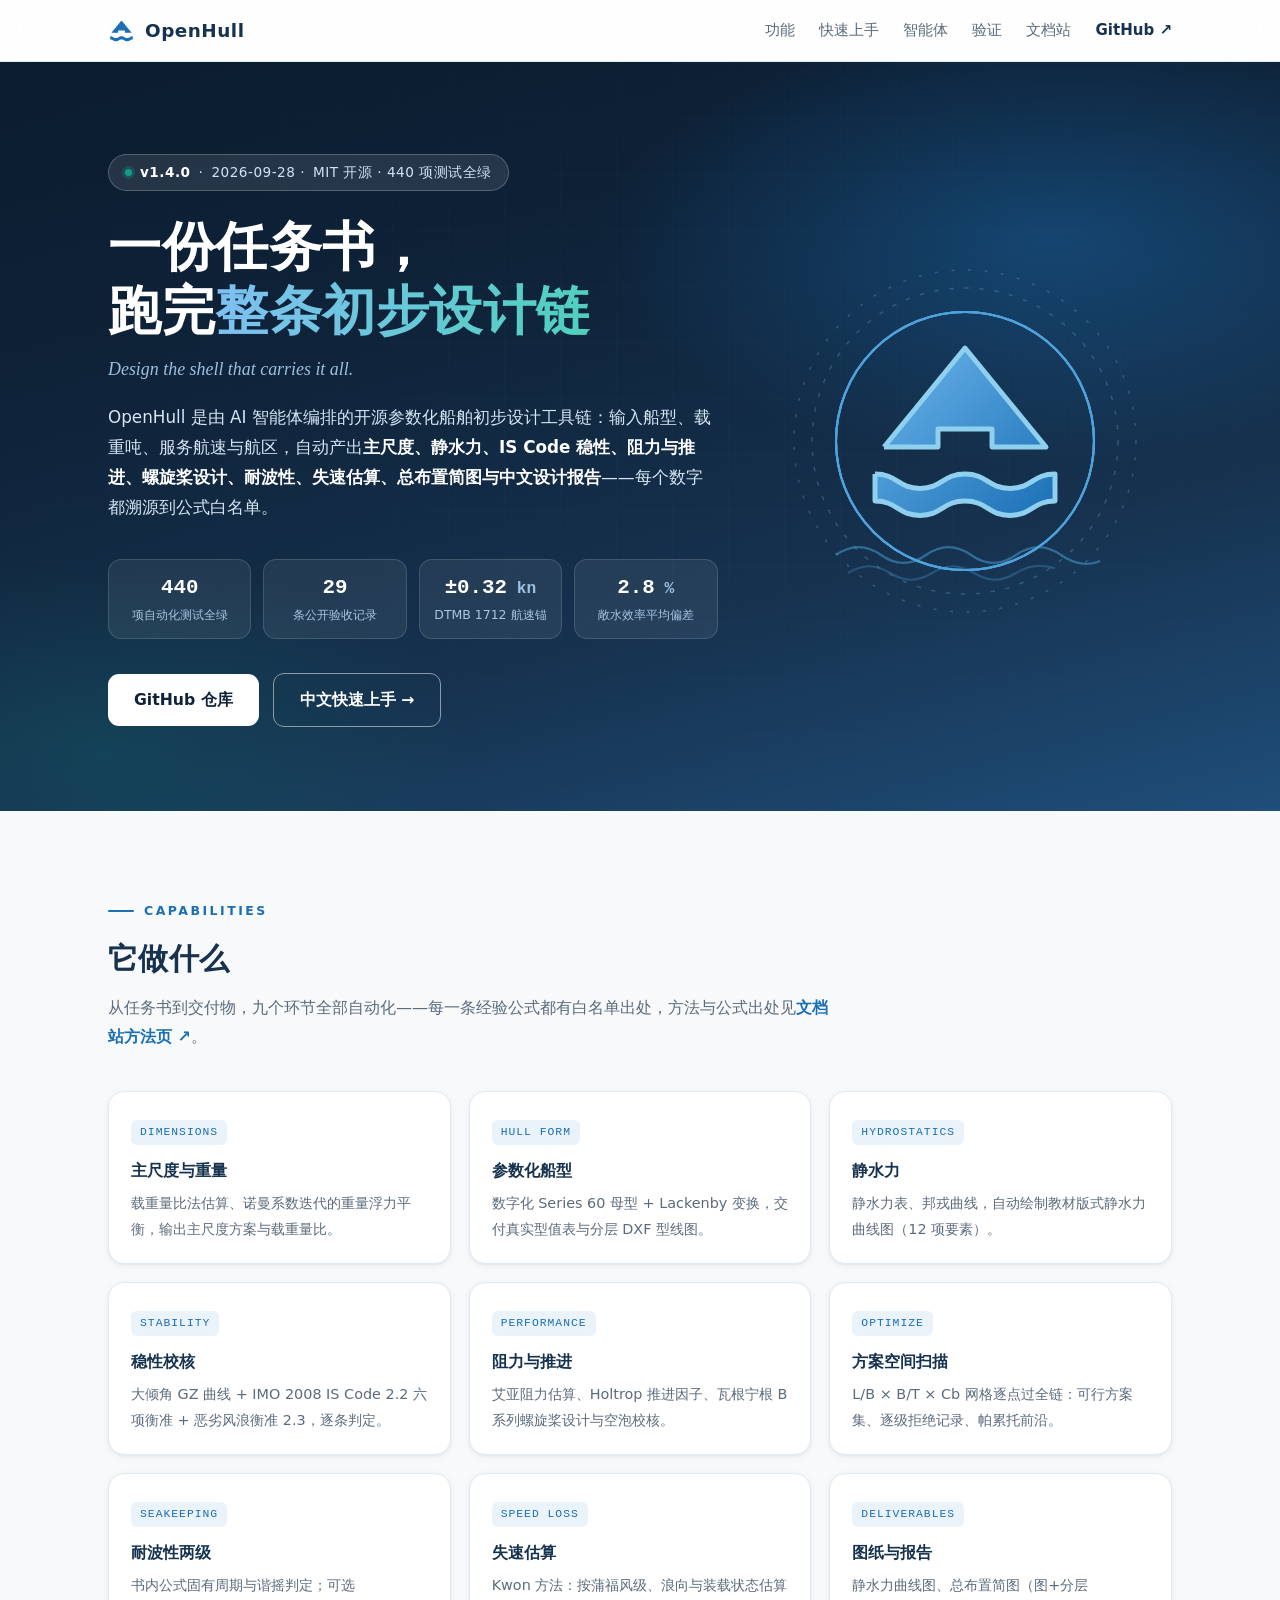
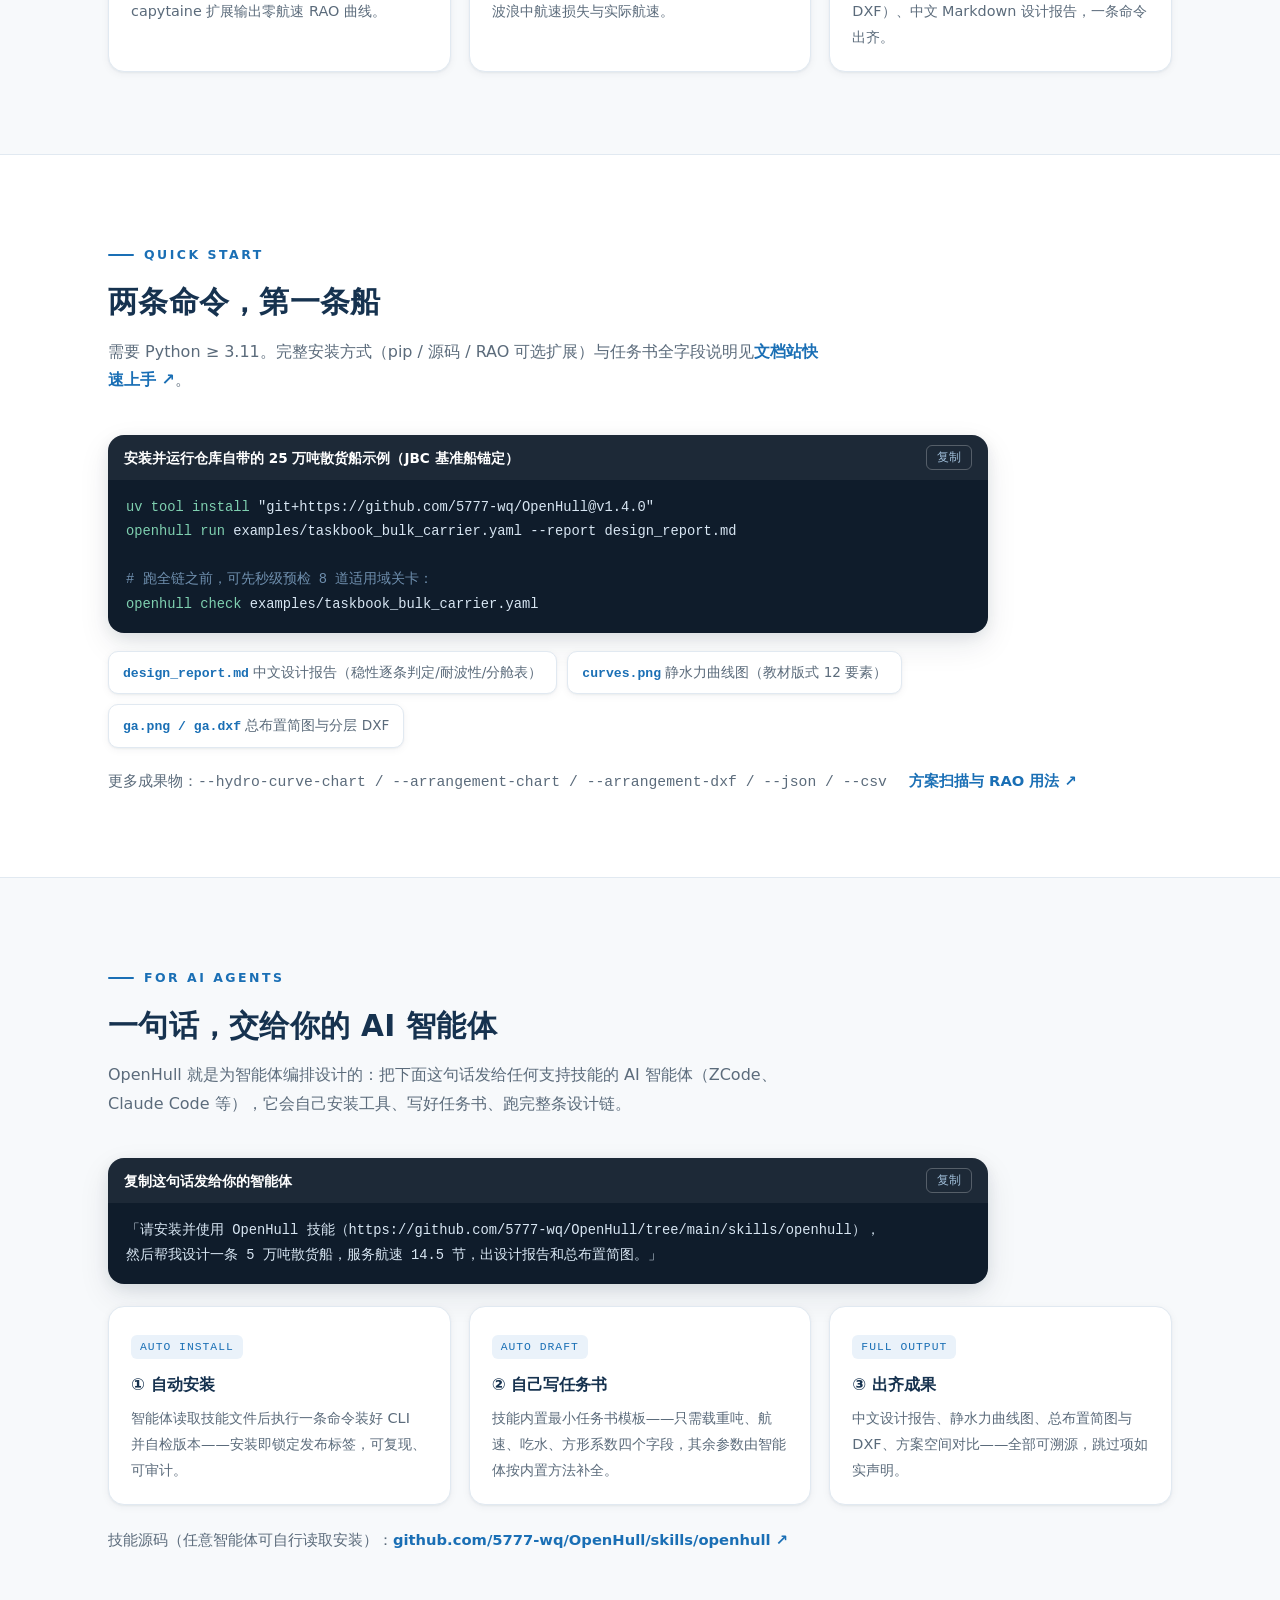
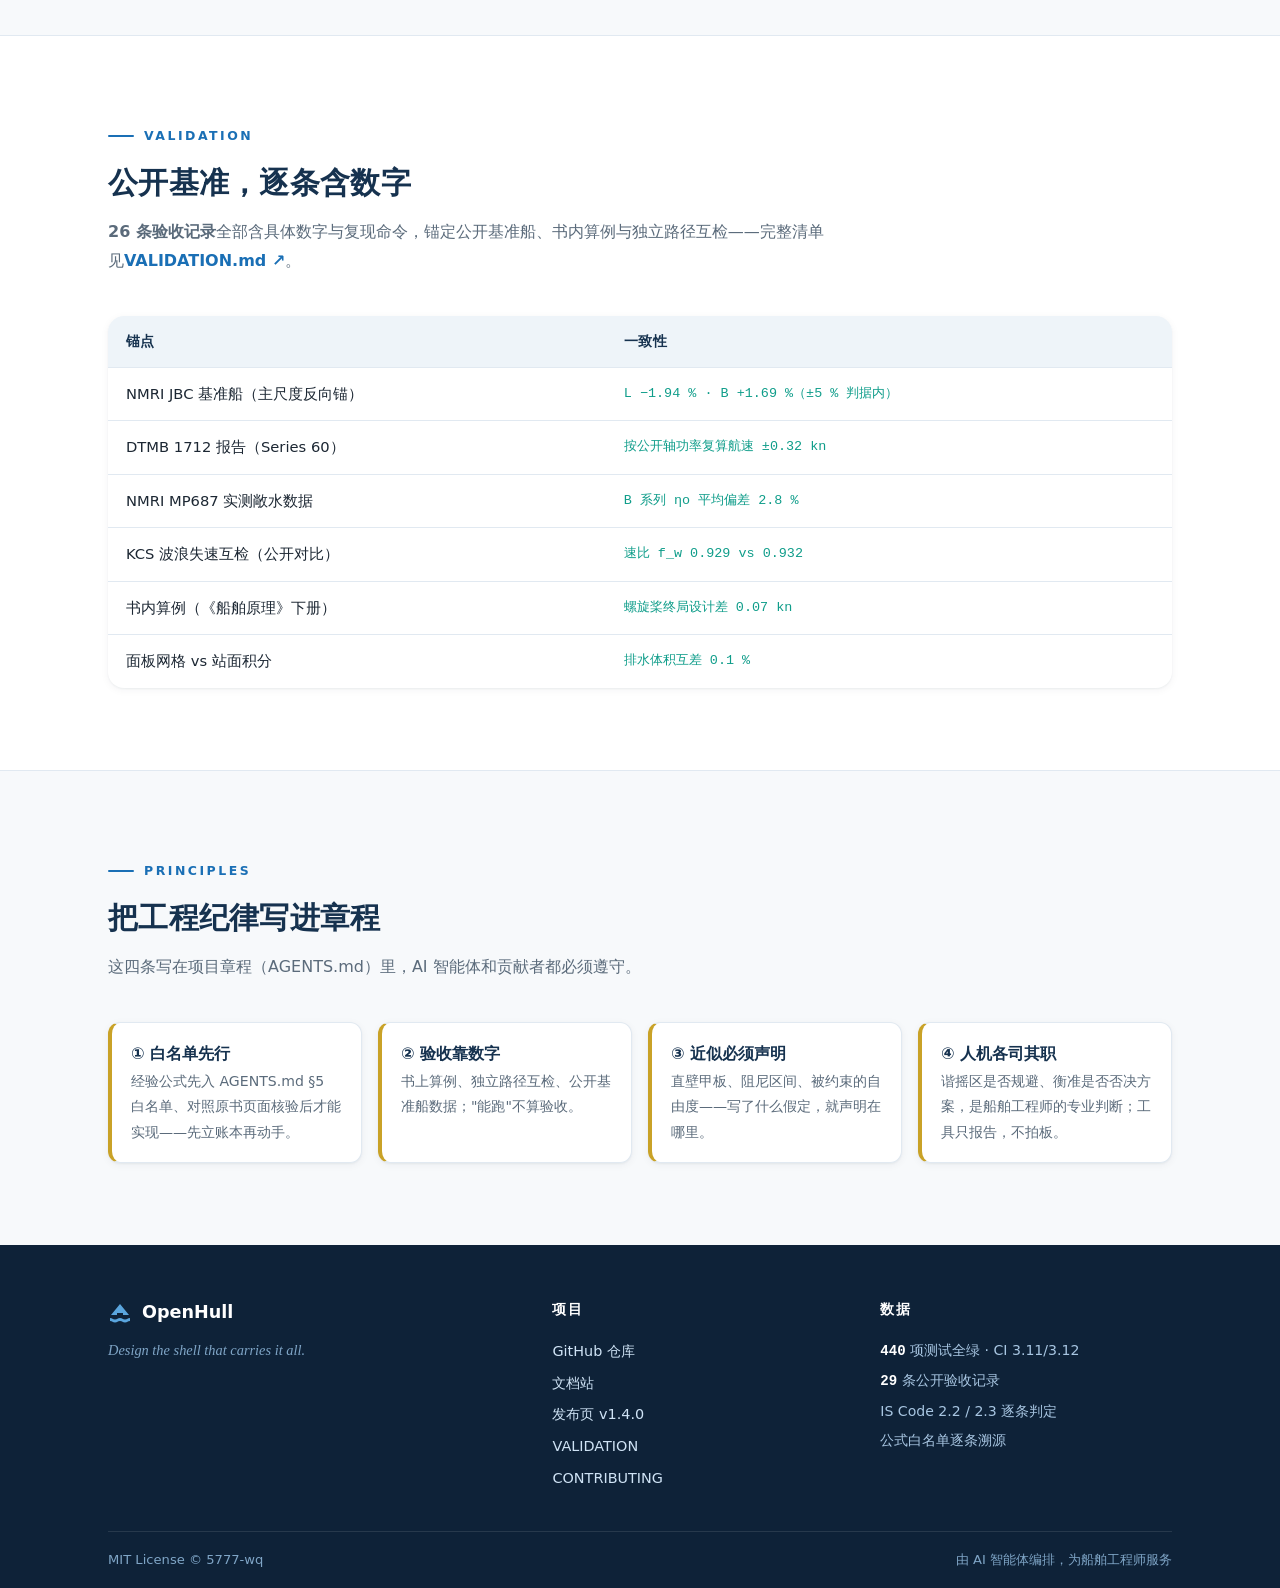
==== index.html @ 3e969fe8 "Portal refresh: dedupe vs docs site, spec-sheet hero stats, logo hero motion (v1.3.0)" ====
<!DOCTYPE html>
<html lang="zh-CN">
<head>
<meta charset="UTF-8">
<meta name="viewport" content="width=device-width, initial-scale=1.0">
<title>OpenHull — 开源参数化船舶初步设计工具链</title>
<meta name="description" content="OpenHull：由 AI 智能体编排的开源参数化船舶初步设计工具链。一份任务书，自动产出主尺度、静水力、IS Code 稳性、阻力推进、螺旋桨、耐波性、失速估算、图纸与中文设计报告——每个数字可溯源。">
<meta property="og:title" content="OpenHull — 开源参数化船舶初步设计工具链">
<meta property="og:description" content="一份任务书，自动产出主尺度、静水力、稳性、性能、耐波性、图纸与中文设计报告。v1.4.0 已发布，440 项测试全绿。">
<meta property="og:type" content="website">
<meta name="theme-color" content="#0e2238">
<link rel="icon" href="data:image/svg+xml,%3Csvg xmlns='http://www.w3.org/2000/svg' viewBox='0 0 24 24'%3E%3Cpath fill='%231a6fb5' d='M2 17c2.5 0 2.5 1.6 5 1.6S9.5 17 12 17s2.5 1.6 5 1.6S19.5 17 22 17v3c-2.5 0-2.5 1.6-5 1.6S14.5 20 12 20s-2.5 1.6-5 1.6S4.5 20 2 20v-3zM3 14l9-11 9 11h-6v-2h-6v2H3z'/%3E%3C/svg%3E">
<style>
  :root{
    --navy:#16324f; --navy-deep:#0e2238; --navy2:#1f4e79;
    --ink:#1c2733; --muted:#5b6b7b;
    --bg:#f7f9fb; --card:#ffffff; --line:#e1e9f1;
    --accent:#1a6fb5; --accent-soft:#eaf2fa;
    --accent2:#0f9d8a; --gold:#c9a227;
    --code-bg:#0f1c2b; --code-ink:#d8e6f3;
    --radius:16px;
    --shadow-sm:0 1px 2px rgba(14,34,56,.05),0 2px 8px rgba(14,34,56,.05);
    --shadow-md:0 4px 14px rgba(14,34,56,.08),0 12px 32px rgba(14,34,56,.09);
    --mono:ui-monospace,'Cascadia Code',Consolas,'Courier New',monospace;
    --ease:cubic-bezier(.22,.61,.36,1);
  }
  *{margin:0;padding:0;box-sizing:border-box}
  html{scroll-behavior:smooth}
  body{font-family:"Source Han Sans SC","Noto Sans SC","Microsoft YaHei","PingFang SC",system-ui,-apple-system,sans-serif;color:var(--ink);background:var(--bg);line-height:1.8;-webkit-font-smoothing:antialiased}
  .wrap{max-width:1120px;margin:0 auto;padding:0 28px}
  .mono{font-family:var(--mono)}

  /* ---- scroll progress ---- */
  #progress{position:fixed;top:0;left:0;height:2.5px;width:0;z-index:99;
    background:linear-gradient(90deg,var(--accent),var(--accent2));border-radius:0 2px 2px 0}

  /* ---- nav ---- */
  .nav{position:sticky;top:0;z-index:50;background:rgba(255,255,255,.86);backdrop-filter:blur(12px);border-bottom:1px solid var(--line)}
  .nav__in{max-width:1120px;margin:0 auto;padding:14px 28px;display:flex;align-items:center;gap:28px}
  .brand{display:flex;align-items:center;gap:10px;text-decoration:none;color:var(--navy);font-weight:800;font-size:1.15rem;letter-spacing:.5px}
  .brand svg{width:27px;height:27px;color:var(--accent);transition:transform .5s var(--ease)}
  .brand:hover svg{transform:translateY(-2px) rotate(-4deg)}
  .nav__links{margin-left:auto;display:flex;gap:24px;flex-wrap:wrap}
  .nav__links a{position:relative;text-decoration:none;color:var(--muted);font-size:.94rem;font-weight:500;padding:2px 0;transition:color .2s}
  .nav__links a::after{content:"";position:absolute;left:0;bottom:-3px;width:0;height:2px;background:var(--accent);border-radius:2px;transition:width .28s var(--ease)}
  .nav__links a:hover{color:var(--navy)}
  .nav__links a:hover::after{width:100%}
  .nav__links a.gh{color:var(--navy);font-weight:700}

  /* ---- hero ---- */
  .hero{background:linear-gradient(165deg,#0b1c2e 0%,var(--navy-deep) 30%,var(--navy) 68%,var(--navy2) 100%);color:#fff;position:relative;overflow:hidden}
  .hero__grid-bg{position:absolute;inset:0;opacity:.35;pointer-events:none;
    background-image:linear-gradient(rgba(120,170,220,.07) 1px,transparent 1px),linear-gradient(90deg,rgba(120,170,220,.07) 1px,transparent 1px);
    background-size:56px 56px;
    -webkit-mask-image:radial-gradient(75% 90% at 60% 40%,#000 30%,transparent 100%);
            mask-image:radial-gradient(75% 90% at 60% 40%,#000 30%,transparent 100%)}
  .hero::after{content:"";position:absolute;inset:0;pointer-events:none;background:
    radial-gradient(640px 320px at 82% 24%,rgba(26,111,181,.42),transparent 70%),
    radial-gradient(520px 280px at 8% 92%,rgba(15,157,138,.16),transparent 70%)}
  .hero .wrap{position:relative;z-index:2;display:grid;grid-template-columns:minmax(0,1.25fr) minmax(0,.85fr);gap:40px;align-items:center;padding:92px 28px 84px}
  .hero__copy{min-width:0}
  .ver{display:inline-flex;align-items:center;gap:8px;background:rgba(255,255,255,.10);border:1px solid rgba(255,255,255,.22);border-radius:999px;padding:5px 16px;font-size:.85rem;letter-spacing:.5px;color:#cfe3f5}
  .ver b{color:#fff}
  .ver .dot{width:7px;height:7px;border-radius:50%;background:var(--accent2);box-shadow:0 0 0 3px rgba(15,157,138,.25)}
  .hero h1{font-size:clamp(2.1rem,4.6vw,3.3rem);line-height:1.22;margin:24px 0 10px;font-weight:900;letter-spacing:.01em}
  .hero h1 em{font-style:normal;background:linear-gradient(92deg,#7fc0f2,#4fd0bd);-webkit-background-clip:text;background-clip:text;color:transparent}
  .hero .slogan{font-family:Georgia,'Times New Roman',serif;font-style:italic;font-size:1.12rem;color:#9dc0de;margin-bottom:16px}
  .hero p.lead{max-width:640px;font-size:1.05rem;color:#d5e6f4}
  .hero p.lead b{color:#fff}
  .stats{display:grid;grid-template-columns:repeat(4,1fr);gap:12px;margin-top:36px;max-width:700px}
  .stat{background:rgba(255,255,255,.07);border:1px solid rgba(255,255,255,.14);border-radius:13px;padding:15px 10px 12px;text-align:center;transition:transform .3s var(--ease),background .3s}
  .stat:hover{transform:translateY(-3px);background:rgba(255,255,255,.12)}
  .stat b{display:block;font-size:1.3rem;color:#fff;font-family:var(--mono);line-height:1.25;white-space:nowrap}
  .stat b i{font-style:normal;font-size:.78em;color:#9dc0de}
  .stat > span{font-size:.78rem;color:#a8c6e2;display:block;margin-top:3px}
  .cta{margin-top:34px;display:flex;gap:14px;flex-wrap:wrap;align-items:center}
  .btn{position:relative;display:inline-block;padding:12px 26px;border-radius:11px;text-decoration:none;font-weight:700;font-size:.98rem;transition:transform .25s var(--ease),box-shadow .25s,background .25s}
  .btn--primary{background:#fff;color:var(--navy-deep);overflow:hidden}
  .btn--primary:hover{transform:translateY(-2px);box-shadow:0 10px 28px rgba(0,0,0,.32)}
  .btn--primary::after{content:"";position:absolute;top:0;left:-80%;width:50%;height:100%;background:linear-gradient(100deg,transparent,rgba(26,111,181,.18),transparent);transform:skewX(-18deg);transition:left .6s var(--ease)}
  .btn--primary:hover::after{left:130%}
  .btn--ghost{border:1.5px solid rgba(255,255,255,.5);color:#fff}
  .btn--ghost:hover{background:rgba(255,255,255,.12);transform:translateY(-2px)}
  .hero__emblem{position:relative;display:flex;justify-content:center;min-width:0}
  .hero__emblem svg{width:min(100%,360px);height:auto;overflow:visible}
  .ring{fill:none;stroke:#7fb2dd;opacity:.28}
  .ring--1{animation:spin 46s linear infinite;transform-origin:center}
  .ring--2{animation:spin 70s linear infinite reverse;transform-origin:center}
  @keyframes spin{to{transform:rotate(360deg)}}
  .mark-fill{fill:url(#markGrad)}
  .mark-stroke{fill:none;stroke:#8fd0ef;stroke-width:.55;stroke-linejoin:round;
    stroke-dasharray:120;stroke-dashoffset:120;animation:draw 2.4s var(--ease) .3s forwards}
  @keyframes draw{to{stroke-dashoffset:0}}
  .mark-fill{opacity:0;animation:fadein 1.2s ease 1.6s forwards}
  @keyframes fadein{to{opacity:1}}
  .float{animation:float 7s ease-in-out infinite;transform-origin:center}
  @keyframes float{0%,100%{transform:translateY(0)}50%{transform:translateY(-10px)}}
  .ripple{fill:none;stroke:#4fa3dd;transform-origin:center;animation:ripple 4.5s ease-out infinite}
  .ripple--2{animation-delay:1.5s}
  .ripple--3{animation-delay:3s}
  @keyframes ripple{0%{transform:scale(.82);opacity:.45}70%{opacity:0}100%{transform:scale(1.28);opacity:0}}
  .wave-line{stroke:#4fa3dd;fill:none;opacity:.5;animation:drift 9s ease-in-out infinite}
  .wave-line--2{animation-delay:-4.5s;opacity:.3}
  @keyframes drift{0%,100%{transform:translateX(0)}50%{transform:translateX(9px)}}

  /* ---- sections ---- */
  section{padding:82px 0}
  section:nth-of-type(even){background:#fff;border-top:1px solid var(--line);border-bottom:1px solid var(--line)}
  .sec__head{margin-bottom:40px}
  .kicker{display:inline-flex;align-items:center;gap:10px;font-size:.78rem;letter-spacing:2.5px;color:var(--accent);font-weight:800;margin-bottom:10px}
  .kicker::before{content:"";width:26px;height:2px;background:var(--accent);border-radius:2px}
  .sec__title{font-size:1.85rem;font-weight:900;color:var(--navy);margin-bottom:8px;letter-spacing:.01em}
  .sec__sub{color:var(--muted);max-width:720px}
  .sec__sub a{color:var(--accent);text-decoration:none;font-weight:600}
  .sec__sub a:hover{text-decoration:underline}

  /* ---- features ---- */
  .grid{display:grid;grid-template-columns:repeat(auto-fit,minmax(300px,1fr));gap:18px}
  .card{position:relative;background:var(--card);border:1px solid var(--line);border-radius:var(--radius);padding:24px 22px 20px;box-shadow:var(--shadow-sm);transition:transform .3s var(--ease),box-shadow .3s var(--ease)}
  .card::before{content:"";position:absolute;top:-1px;left:22px;right:100%;height:2.5px;background:linear-gradient(90deg,var(--accent),var(--accent2));border-radius:2px;transition:right .45s var(--ease)}
  .card:hover{transform:translateY(-4px);box-shadow:var(--shadow-md)}
  .card:hover::before{right:22px}
  .card h3{font-size:1.03rem;color:var(--navy);margin-bottom:6px}
  .card p{font-size:.9rem;color:var(--muted)}
  .card .tag{display:inline-block;font-family:var(--mono);font-size:.71rem;letter-spacing:1px;background:var(--accent-soft);color:var(--accent);border-radius:6px;padding:2px 9px;margin-bottom:11px}

  /* ---- quickstart ---- */
  .steps{display:grid;gap:16px;max-width:880px}
  .step{background:var(--code-bg);border-radius:var(--radius);overflow:hidden;box-shadow:var(--shadow-md)}
  .step__head{display:flex;align-items:center;justify-content:space-between;padding:10px 16px;background:rgba(255,255,255,.06);color:#9fbdd8;font-size:.85rem}
  .step__head b{color:#fff}
  .copy{border:1px solid rgba(255,255,255,.25);background:transparent;color:#9fbdd8;border-radius:6px;padding:3px 10px;font-size:.75rem;cursor:pointer;transition:.2s}
  .copy:hover{color:#fff;border-color:#fff}
  .step pre{padding:16px 18px;overflow-x:auto;font-family:var(--mono);font-size:.86rem;line-height:1.75;color:var(--code-ink)}
  .c{color:#6f8fae}
  .o{color:#7fd0b0}
  .outrow{display:flex;gap:10px;flex-wrap:wrap;margin-top:18px;max-width:880px}
  .outchip{background:#fff;border:1px solid var(--line);border-radius:10px;padding:8px 14px;font-size:.85rem;color:var(--muted);box-shadow:var(--shadow-sm)}
  .outchip .mono{color:var(--accent);font-weight:700;font-size:.82rem}
  .linkrow{margin-top:20px;font-size:.92rem;color:var(--muted);display:flex;gap:22px;flex-wrap:wrap}
  .linkrow a{color:var(--accent);text-decoration:none;font-weight:600}
  .linkrow a:hover{text-decoration:underline}

  /* ---- agent ---- */
  .agent-note{margin-top:22px;font-size:.92rem;color:var(--muted)}
  .agent-note a{color:var(--accent);font-weight:600;text-decoration:none}
  .agent-note a:hover{text-decoration:underline}

  /* ---- validation ---- */
  table{width:100%;border-collapse:collapse;background:var(--card);border-radius:var(--radius);overflow:hidden;font-size:.92rem;box-shadow:var(--shadow-sm)}
  th,td{padding:13px 18px;text-align:left;border-bottom:1px solid var(--line)}
  th{background:#eef4f9;color:var(--navy);font-weight:800;font-size:.86rem;letter-spacing:.03em}
  tbody tr{transition:background .2s}
  tbody tr:hover{background:#f4f9fd}
  tbody tr:last-child td{border-bottom:none}
  td:last-child{font-family:var(--mono);font-size:.84rem;color:var(--accent2);white-space:nowrap}
  @media (max-width:720px){td:last-child{white-space:normal}}

  /* ---- principles ---- */
  .pills{display:grid;grid-template-columns:repeat(auto-fit,minmax(240px,1fr));gap:16px}
  .pill{background:var(--card);border:1px solid var(--line);border-left:4px solid var(--gold);border-radius:12px;padding:17px 19px;box-shadow:var(--shadow-sm);transition:transform .3s var(--ease),box-shadow .3s var(--ease)}
  .pill:hover{transform:translateY(-3px);box-shadow:var(--shadow-md)}
  .pill b{color:var(--navy)}
  .pill p{font-size:.88rem;color:var(--muted)}

  /* ---- footer ---- */
  footer{background:var(--navy-deep);color:#a8c6e2;padding:52px 0 0;font-size:.9rem}
  footer .cols{display:grid;grid-template-columns:1.4fr 1fr 1fr;gap:36px;padding-bottom:36px}
  footer h4{color:#fff;font-size:.86rem;letter-spacing:1.5px;margin-bottom:14px;font-weight:800}
  footer .fbrand{display:flex;align-items:center;gap:10px;color:#fff;font-weight:800;font-size:1.1rem;margin-bottom:10px}
  footer .fbrand svg{width:24px;height:24px;color:#5aa5dd}
  footer .slogan{font-family:Georgia,serif;font-style:italic;font-size:.9rem;color:#7fa5c6}
  footer a{color:#cfe3f5;text-decoration:none;display:block;padding:3px 0;transition:color .2s}
  footer a:hover{color:#fff}
  footer .facts{font-size:.88rem;line-height:2.1}
  footer .facts b{color:#fff;font-family:var(--mono)}
  footer .bar{border-top:1px solid rgba(255,255,255,.1);padding:16px 0;display:flex;justify-content:space-between;gap:14px;flex-wrap:wrap;font-size:.82rem;color:#7fa5c6}

  /* ---- reveal / motion ---- */
  .js .reveal{opacity:0;transform:translateY(20px);transition:opacity .7s var(--ease),transform .7s var(--ease)}
  .js .reveal.on{opacity:1;transform:none}
  .hero .up{opacity:0;transform:translateY(16px);animation:heroUp .8s var(--ease) forwards}
  @keyframes heroUp{to{opacity:1;transform:none}}

  @media (prefers-reduced-motion:reduce){
    *,*::before,*::after{animation:none!important;transition:none!important}
    .js .reveal{opacity:1;transform:none}
    .hero .up{opacity:1;transform:none}
    .mark-stroke{stroke-dashoffset:0}.mark-fill{opacity:1}
  }
  @media (max-width:900px){
    .hero .wrap{grid-template-columns:1fr;padding:64px 24px 56px}
    .hero__emblem{order:-1}
    .hero__emblem svg{width:min(58vw,220px)}
    .stats{grid-template-columns:repeat(2,1fr)}
    .ver{font-size:.76rem;padding:4px 12px}
    .ver-date{display:none}
    footer .cols{grid-template-columns:1fr;gap:22px}
  }
  @media (max-width:720px){.nav__links{display:none}}
</style>
</head>
<body id="top">
<div id="progress"></div>

<nav class="nav">
  <div class="nav__in">
    <a class="brand" href="#top" aria-label="OpenHull">
      <svg viewBox="0 0 24 24" fill="currentColor" aria-hidden="true"><path d="M2 17c2.5 0 2.5 1.6 5 1.6S9.5 17 12 17s2.5 1.6 5 1.6S19.5 17 22 17v3c-2.5 0-2.5 1.6-5 1.6S14.5 20 12 20s-2.5 1.6-5 1.6S4.5 20 2 20v-3zM3 14l9-11 9 11h-6v-2h-6v2H3z"/></svg>
      OpenHull
    </a>
    <div class="nav__links">
      <a href="#features">功能</a>
      <a href="#quickstart">快速上手</a>
      <a href="#agent">智能体</a>
      <a href="#validation">验证</a>
      <a href="https://5777-wq.github.io/OpenHull/" target="_blank" rel="noopener">文档站</a>
      <a class="gh" href="https://github.com/5777-wq/OpenHull" target="_blank" rel="noopener">GitHub ↗</a>
    </div>
  </div>
</nav>

<header class="hero">
  <div class="hero__grid-bg"></div>
  <div class="wrap">
    <div class="hero__copy">
      <span class="ver up" style="animation-delay:.05s"><span class="dot"></span><b>v1.4.0</b> · <span class="ver-date">2026-09-28 ·</span> MIT 开源 · 440 项测试全绿</span>
      <h1 class="up" style="animation-delay:.15s">一份任务书，<br>跑完<em>整条初步设计链</em></h1>
      <p class="slogan up" style="animation-delay:.25s">Design the shell that carries it all.</p>
      <p class="lead up" style="animation-delay:.35s">OpenHull 是由 AI 智能体编排的开源参数化船舶初步设计工具链：输入船型、载重吨、服务航速与航区，自动产出<b>主尺度、静水力、IS Code 稳性、阻力与推进、螺旋桨设计、耐波性、失速估算、总布置简图与中文设计报告</b>——每个数字都溯源到公式白名单。</p>
      <div class="stats up" style="animation-delay:.45s">
        <div class="stat"><b><span data-count="440">440</span></b><span>项自动化测试全绿</span></div>
        <div class="stat"><b><span data-count="29">29</span></b><span>条公开验收记录</span></div>
        <div class="stat"><b>±<span data-count="0.32" data-decimals="2">0.32</span><i> kn</i></b><span>DTMB 1712 航速锚</span></div>
        <div class="stat"><b><span data-count="2.8" data-decimals="1">2.8</span><i> %</i></b><span>敞水效率平均偏差</span></div>
      </div>
      <div class="cta up" style="animation-delay:.55s">
        <a class="btn btn--primary" href="https://github.com/5777-wq/OpenHull" target="_blank" rel="noopener">GitHub 仓库</a>
        <a class="btn btn--ghost" href="https://5777-wq.github.io/OpenHull/quickstart-zh/" target="_blank" rel="noopener">中文快速上手 →</a>
      </div>
    </div>
    <div class="hero__emblem up" style="animation-delay:.3s" aria-hidden="true">
      <svg viewBox="0 0 240 240">
        <defs>
          <linearGradient id="markGrad" x1="0" y1="0" x2="1" y2="1">
            <stop offset="0" stop-color="#6db6ec"/><stop offset="1" stop-color="#1a6fb5"/>
          </linearGradient>
        </defs>
        <circle class="ripple" cx="120" cy="120" r="86" stroke-width="1.4"/>
        <circle class="ripple ripple--2" cx="120" cy="120" r="86" stroke-width="1.4"/>
        <circle class="ripple ripple--3" cx="120" cy="120" r="86" stroke-width="1.4"/>
        <circle class="ring ring--1" cx="120" cy="120" r="102" stroke-width="1" stroke-dasharray="3 7"/>
        <circle class="ring ring--2" cx="120" cy="120" r="114" stroke-width="1" stroke-dasharray="2 9" opacity=".2"/>
        <g class="float">
          <path class="mark-fill" transform="translate(48 40) scale(6)" d="M2 17c2.5 0 2.5 1.6 5 1.6S9.5 17 12 17s2.5 1.6 5 1.6S19.5 17 22 17v3c-2.5 0-2.5 1.6-5 1.6S14.5 20 12 20s-2.5 1.6-5 1.6S4.5 20 2 20v-3zM3 14l9-11 9 11h-6v-2h-6v2H3z"/>
          <path class="mark-stroke" transform="translate(48 40) scale(6)" d="M2 17c2.5 0 2.5 1.6 5 1.6S9.5 17 12 17s2.5 1.6 5 1.6S19.5 17 22 17v3c-2.5 0-2.5 1.6-5 1.6S14.5 20 12 20s-2.5 1.6-5 1.6S4.5 20 2 20v-3zM3 14l9-11 9 11h-6v-2h-6v2H3z"/>
        </g>
        <path class="wave-line" stroke-width="1.6" d="M34 196c10-7 20-7 30 0s20 7 30 0 20-7 30 0 20 7 30 0 20-7 30 0 20 7 26 4"/>
        <path class="wave-line wave-line--2" stroke-width="1.4" d="M42 208c10-6 18-6 28 0s18 6 28 0 18-6 28 0 18 6 28 0 18-6 26-3"/>
      </svg>
    </div>
  </div>
</header>

<section id="features">
  <div class="wrap">
    <div class="sec__head">
      <span class="kicker">CAPABILITIES</span>
      <h2 class="sec__title">它做什么</h2>
      <p class="sec__sub">从任务书到交付物，九个环节全部自动化——每一条经验公式都有白名单出处，方法与公式出处见<a href="https://5777-wq.github.io/OpenHull/methods-zh/" target="_blank" rel="noopener">文档站方法页 ↗</a>。</p>
    </div>
    <div class="grid">
      <div class="card"><span class="tag">DIMENSIONS</span><h3>主尺度与重量</h3><p>载重量比法估算、诺曼系数迭代的重量浮力平衡，输出主尺度方案与载重量比。</p></div>
      <div class="card"><span class="tag">HULL FORM</span><h3>参数化船型</h3><p>数字化 Series 60 母型 + Lackenby 变换，交付真实型值表与分层 DXF 型线图。</p></div>
      <div class="card"><span class="tag">HYDROSTATICS</span><h3>静水力</h3><p>静水力表、邦戎曲线，自动绘制教材版式静水力曲线图（12 项要素）。</p></div>
      <div class="card"><span class="tag">STABILITY</span><h3>稳性校核</h3><p>大倾角 GZ 曲线 + IMO 2008 IS Code 2.2 六项衡准 + 恶劣风浪衡准 2.3，逐条判定。</p></div>
      <div class="card"><span class="tag">PERFORMANCE</span><h3>阻力与推进</h3><p>艾亚阻力估算、Holtrop 推进因子、瓦根宁根 B 系列螺旋桨设计与空泡校核。</p></div>
      <div class="card"><span class="tag">OPTIMIZE</span><h3>方案空间扫描</h3><p>L/B × B/T × Cb 网格逐点过全链：可行方案集、逐级拒绝记录、帕累托前沿。</p></div>
      <div class="card"><span class="tag">SEAKEEPING</span><h3>耐波性两级</h3><p>书内公式固有周期与谐摇判定；可选 capytaine 扩展输出零航速 RAO 曲线。</p></div>
      <div class="card"><span class="tag">SPEED LOSS</span><h3>失速估算</h3><p>Kwon 方法：按蒲福风级、浪向与装载状态估算波浪中航速损失与实际航速。</p></div>
      <div class="card"><span class="tag">DELIVERABLES</span><h3>图纸与报告</h3><p>静水力曲线图、总布置简图（图+分层 DXF）、中文 Markdown 设计报告，一条命令出齐。</p></div>
    </div>
  </div>
</section>

<section id="quickstart">
  <div class="wrap">
    <div class="sec__head">
      <span class="kicker">QUICK START</span>
      <h2 class="sec__title">两条命令，第一条船</h2>
      <p class="sec__sub">需要 Python ≥ 3.11。完整安装方式（pip / 源码 / RAO 可选扩展）与任务书全字段说明见<a href="https://5777-wq.github.io/OpenHull/quickstart-zh/" target="_blank" rel="noopener">文档站快速上手 ↗</a>。</p>
    </div>
    <div class="steps">
      <div class="step">
        <div class="step__head"><b>安装并运行仓库自带的 25 万吨散货船示例（JBC 基准船锚定）</b><button class="copy">复制</button></div>
        <pre><span class="o">uv tool install</span> "git+https://github.com/5777-wq/OpenHull@v1.4.0"
<span class="o">openhull run</span> examples/taskbook_bulk_carrier.yaml --report design_report.md

<span class="c"># 跑全链之前，可先秒级预检 8 道适用域关卡：</span>
<span class="o">openhull check</span> examples/taskbook_bulk_carrier.yaml</pre>
      </div>
    </div>
    <div class="outrow">
      <span class="outchip"><span class="mono">design_report.md</span> 中文设计报告（稳性逐条判定/耐波性/分舱表）</span>
      <span class="outchip"><span class="mono">curves.png</span> 静水力曲线图（教材版式 12 要素）</span>
      <span class="outchip"><span class="mono">ga.png / ga.dxf</span> 总布置简图与分层 DXF</span>
    </div>
    <div class="linkrow">
      <span>更多成果物：<span class="mono">--hydro-curve-chart / --arrangement-chart / --arrangement-dxf / --json / --csv</span></span>
      <a href="https://5777-wq.github.io/OpenHull/quickstart-zh/" target="_blank" rel="noopener">方案扫描与 RAO 用法 ↗</a>
    </div>
  </div>
</section>

<section id="agent">
  <div class="wrap">
    <div class="sec__head">
      <span class="kicker">FOR AI AGENTS</span>
      <h2 class="sec__title">一句话，交给你的 AI 智能体</h2>
      <p class="sec__sub">OpenHull 就是为智能体编排设计的：把下面这句话发给任何支持技能的 AI 智能体（ZCode、Claude Code 等），它会自己安装工具、写好任务书、跑完整条设计链。</p>
    </div>
    <div class="steps">
      <div class="step">
        <div class="step__head"><b>复制这句话发给你的智能体</b><button class="copy">复制</button></div>
        <pre>「请安装并使用 OpenHull 技能（https://github.com/5777-wq/OpenHull/tree/main/skills/openhull），
然后帮我设计一条 5 万吨散货船，服务航速 14.5 节，出设计报告和总布置简图。」</pre>
      </div>
    </div>
    <div class="grid" style="margin-top:22px">
      <div class="card"><span class="tag">AUTO INSTALL</span><h3>① 自动安装</h3><p>智能体读取技能文件后执行一条命令装好 CLI 并自检版本——安装即锁定发布标签，可复现、可审计。</p></div>
      <div class="card"><span class="tag">AUTO DRAFT</span><h3>② 自己写任务书</h3><p>技能内置最小任务书模板——只需载重吨、航速、吃水、方形系数四个字段，其余参数由智能体按内置方法补全。</p></div>
      <div class="card"><span class="tag">FULL OUTPUT</span><h3>③ 出齐成果</h3><p>中文设计报告、静水力曲线图、总布置简图与 DXF、方案空间对比——全部可溯源，跳过项如实声明。</p></div>
    </div>
    <p class="agent-note">技能源码（任意智能体可自行读取安装）：<a href="https://github.com/5777-wq/OpenHull/tree/main/skills/openhull" target="_blank" rel="noopener">github.com/5777-wq/OpenHull/skills/openhull ↗</a></p>
  </div>
</section>

<section id="validation">
  <div class="wrap">
    <div class="sec__head">
      <span class="kicker">VALIDATION</span>
      <h2 class="sec__title">公开基准，逐条含数字</h2>
      <p class="sec__sub"><b>26 条验收记录</b>全部含具体数字与复现命令，锚定公开基准船、书内算例与独立路径互检——完整清单见<a href="https://github.com/5777-wq/OpenHull/blob/main/VALIDATION.md" target="_blank" rel="noopener">VALIDATION.md ↗</a>。</p>
    </div>
    <table>
      <thead><tr><th>锚点</th><th>一致性</th></tr></thead>
      <tbody>
        <tr><td>NMRI JBC 基准船（主尺度反向锚）</td><td>L −1.94 % · B +1.69 %（±5 % 判据内）</td></tr>
        <tr><td>DTMB 1712 报告（Series 60）</td><td>按公开轴功率复算航速 ±0.32 kn</td></tr>
        <tr><td>NMRI MP687 实测敞水数据</td><td>B 系列 ηo 平均偏差 2.8 %</td></tr>
        <tr><td>KCS 波浪失速互检（公开对比）</td><td>速比 f_w 0.929 vs 0.932</td></tr>
        <tr><td>书内算例（《船舶原理》下册）</td><td>螺旋桨终局设计差 0.07 kn</td></tr>
        <tr><td>面板网格 vs 站面积分</td><td>排水体积互差 0.1 %</td></tr>
      </tbody>
    </table>
  </div>
</section>

<section id="principles">
  <div class="wrap">
    <div class="sec__head">
      <span class="kicker">PRINCIPLES</span>
      <h2 class="sec__title">把工程纪律写进章程</h2>
      <p class="sec__sub">这四条写在项目章程（AGENTS.md）里，AI 智能体和贡献者都必须遵守。</p>
    </div>
    <div class="pills">
      <div class="pill"><b>① 白名单先行</b><p>经验公式先入 AGENTS.md §5 白名单、对照原书页面核验后才能实现——先立账本再动手。</p></div>
      <div class="pill"><b>② 验收靠数字</b><p>书上算例、独立路径互检、公开基准船数据；"能跑"不算验收。</p></div>
      <div class="pill"><b>③ 近似必须声明</b><p>直壁甲板、阻尼区间、被约束的自由度——写了什么假定，就声明在哪里。</p></div>
      <div class="pill"><b>④ 人机各司其职</b><p>谐摇区是否规避、衡准是否否决方案，是船舶工程师的专业判断；工具只报告，不拍板。</p></div>
    </div>
  </div>
</section>

<footer>
  <div class="wrap">
    <div class="cols">
      <div>
        <div class="fbrand"><svg viewBox="0 0 24 24" fill="currentColor" aria-hidden="true"><path d="M2 17c2.5 0 2.5 1.6 5 1.6S9.5 17 12 17s2.5 1.6 5 1.6S19.5 17 22 17v3c-2.5 0-2.5 1.6-5 1.6S14.5 20 12 20s-2.5 1.6-5 1.6S4.5 20 2 20v-3zM3 14l9-11 9 11h-6v-2h-6v2H3z"/></svg>OpenHull</div>
        <div class="slogan">Design the shell that carries it all.</div>
      </div>
      <div>
        <h4>项目</h4>
        <a href="https://github.com/5777-wq/OpenHull" target="_blank" rel="noopener">GitHub 仓库</a>
        <a href="https://5777-wq.github.io/OpenHull/" target="_blank" rel="noopener">文档站</a>
        <a href="https://github.com/5777-wq/OpenHull/releases/tag/v1.4.0" target="_blank" rel="noopener">发布页 v1.4.0</a>
        <a href="https://github.com/5777-wq/OpenHull/blob/main/VALIDATION.md" target="_blank" rel="noopener">VALIDATION</a>
        <a href="https://github.com/5777-wq/OpenHull/blob/main/CONTRIBUTING.md" target="_blank" rel="noopener">CONTRIBUTING</a>
      </div>
      <div>
        <h4>数据</h4>
        <div class="facts">
          <b>440</b> 项测试全绿 · CI 3.11/3.12<br>
          <b>29</b> 条公开验收记录<br>
          IS Code 2.2 / 2.3 逐条判定<br>
          公式白名单逐条溯源
        </div>
      </div>
    </div>
    <div class="bar">
      <span>MIT License © 5777-wq</span>
      <span>由 AI 智能体编排，为船舶工程师服务</span>
    </div>
  </div>
</footer>

<script>
  document.documentElement.classList.add('js');
  const reduced = matchMedia('(prefers-reduced-motion: reduce)').matches;

  // scroll progress bar
  const bar = document.getElementById('progress');
  addEventListener('scroll', () => {
    const h = document.documentElement;
    bar.style.width = (h.scrollTop / (h.scrollHeight - h.clientHeight) * 100) + '%';
  }, { passive: true });

  // scroll reveal — observe each hidden element ITSELF (a container-level
  // observer lights up the container while its children stay invisible)
  let ioFired = false;
  const io = new IntersectionObserver(es => {
    ioFired = true;
    es.forEach(e => {
      if (e.isIntersecting) { e.target.classList.add('on'); io.unobserve(e.target); }
    });
  }, { threshold: 0.12 });
  document.querySelectorAll(
    '.grid > .card, .pills > .pill, .outrow > .outchip, table tbody > tr, .steps > .step'
  ).forEach((el, i) => {
    el.classList.add('reveal');
    el.style.transitionDelay = (Math.min(i % 9, 8) * 70) + 'ms';
    io.observe(el);
  });
  document.querySelectorAll('.sec__head, .steps, table, .linkrow, .agent-note').forEach(el => {
    el.classList.add('reveal');
    io.observe(el);
  });
  // safety net: if the observer never fires (old browser, extension),
  // show everything — missing content is worse than missing animation
  setTimeout(() => {
    if (!ioFired) document.querySelectorAll('.reveal').forEach(el => el.classList.add('on'));
  }, 1500);

  // stat count-up — progressive enhancement: the markup already carries the
  // final value, JS only animates from zero; a throttled/hidden tab can never
  // end up showing a wrong number (worst case: it just doesn't animate)
  if (!reduced) {
    const cio = new IntersectionObserver(es => es.forEach(e => {
      if (!e.isIntersecting) return;
      cio.unobserve(e.target);
      const el = e.target, end = parseFloat(el.dataset.count),
            dec = parseInt(el.dataset.decimals || '0', 10), t0 = performance.now();
      const snap = () => { el.textContent = end.toFixed(dec); };
      const tick = now => {
        const p = Math.min((now - t0) / 1300, 1), eased = 1 - Math.pow(1 - p, 3);
        el.textContent = (end * eased).toFixed(dec);
        if (p < 1) requestAnimationFrame(tick); else snap();
      };
      requestAnimationFrame(tick);
      setTimeout(snap, 1600);
    }), { threshold: 0.6 });
    document.querySelectorAll('[data-count]').forEach(el => cio.observe(el));
  }

  // copy buttons
  document.querySelectorAll('.copy').forEach(btn => btn.addEventListener('click', () => {
    const pre = btn.closest('.step').querySelector('pre');
    navigator.clipboard.writeText(pre.innerText).then(() => {
      const old = btn.textContent; btn.textContent = '已复制 ✓';
      setTimeout(() => btn.textContent = old, 1500);
    });
  }));
</script>
</body>
</html>
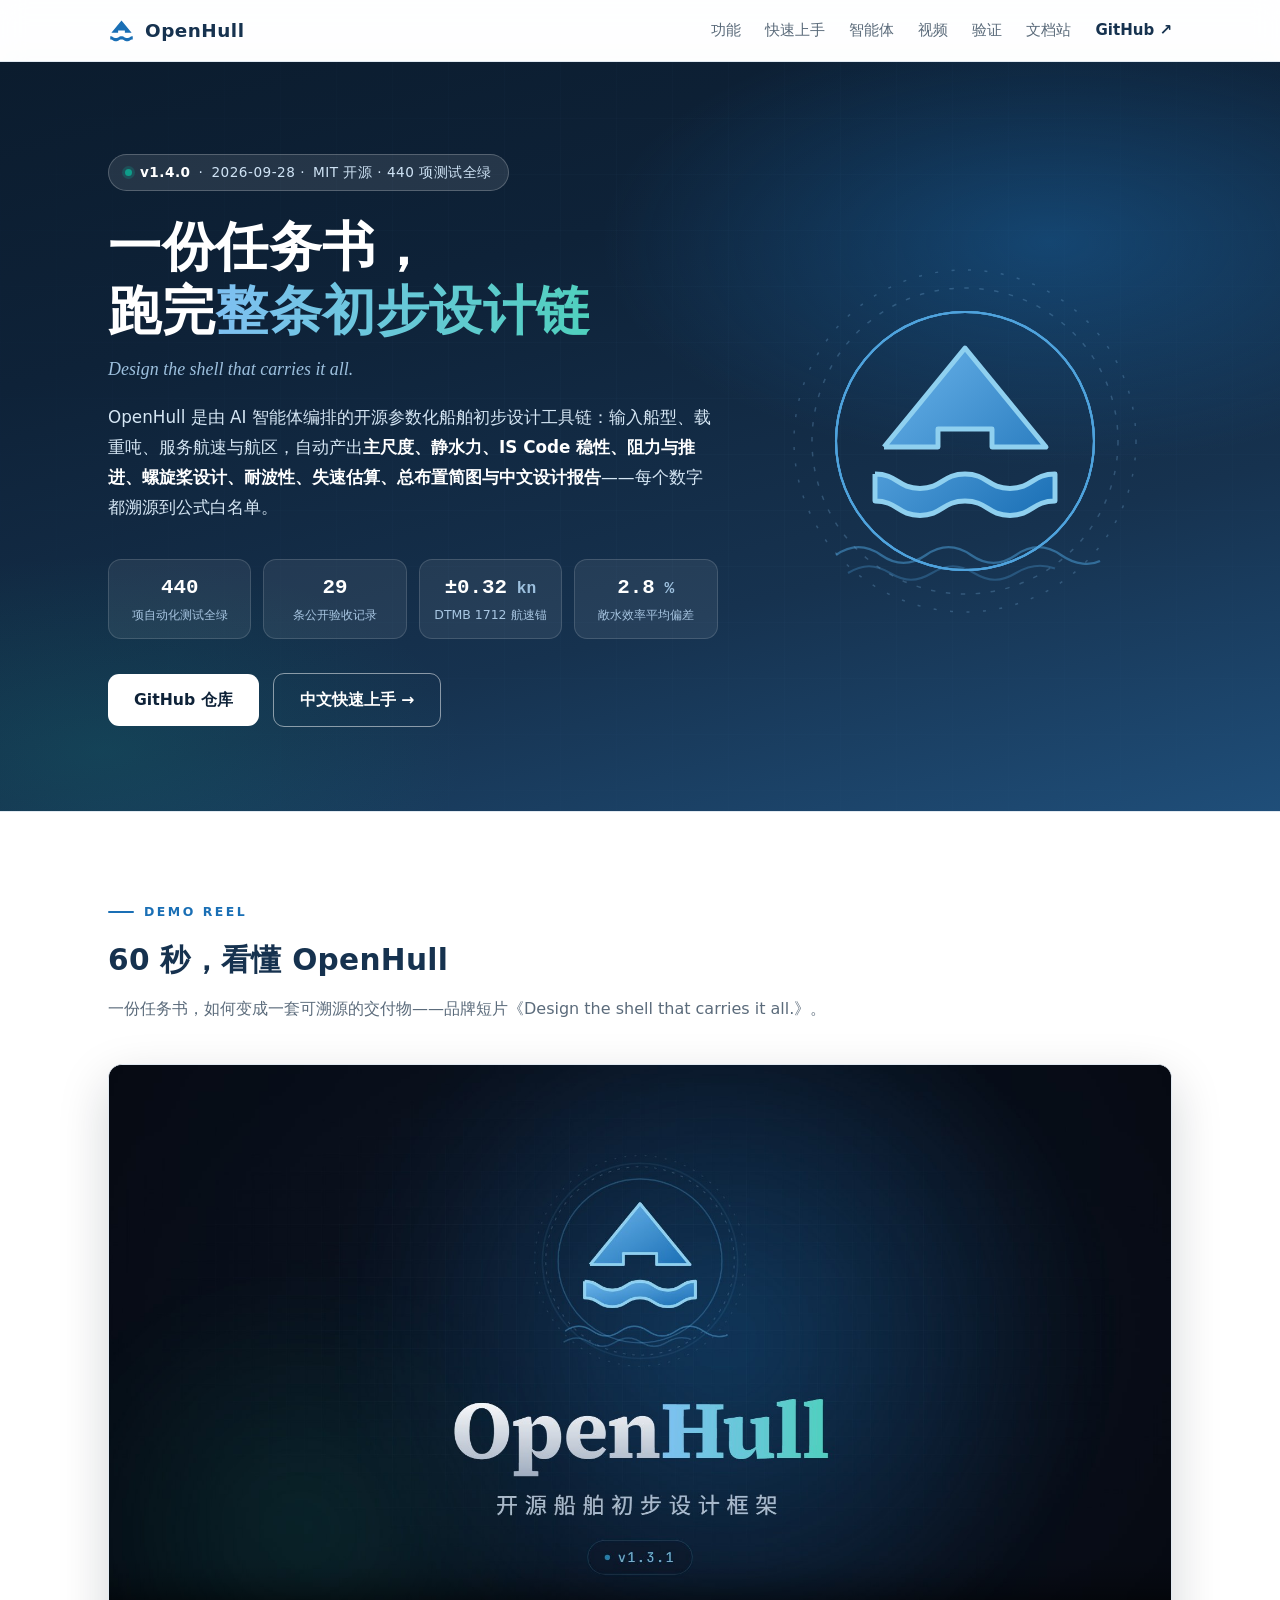
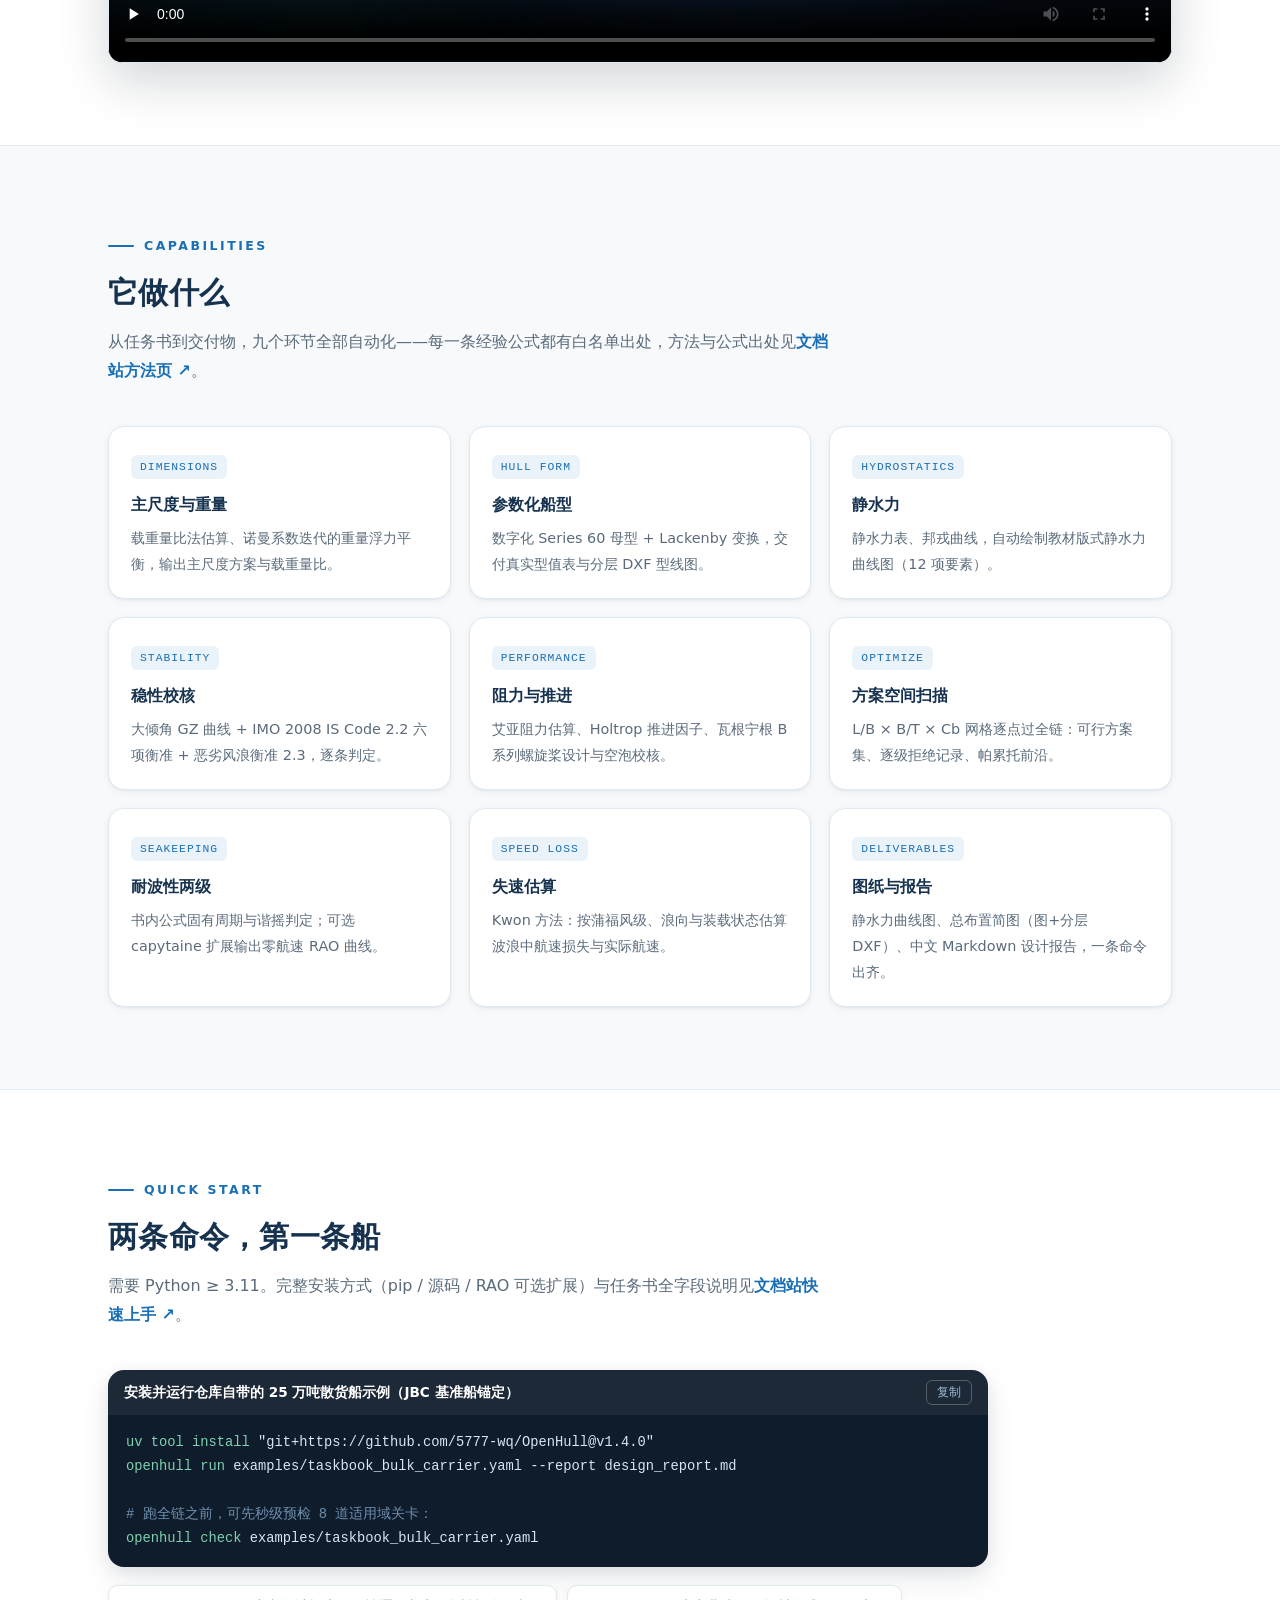
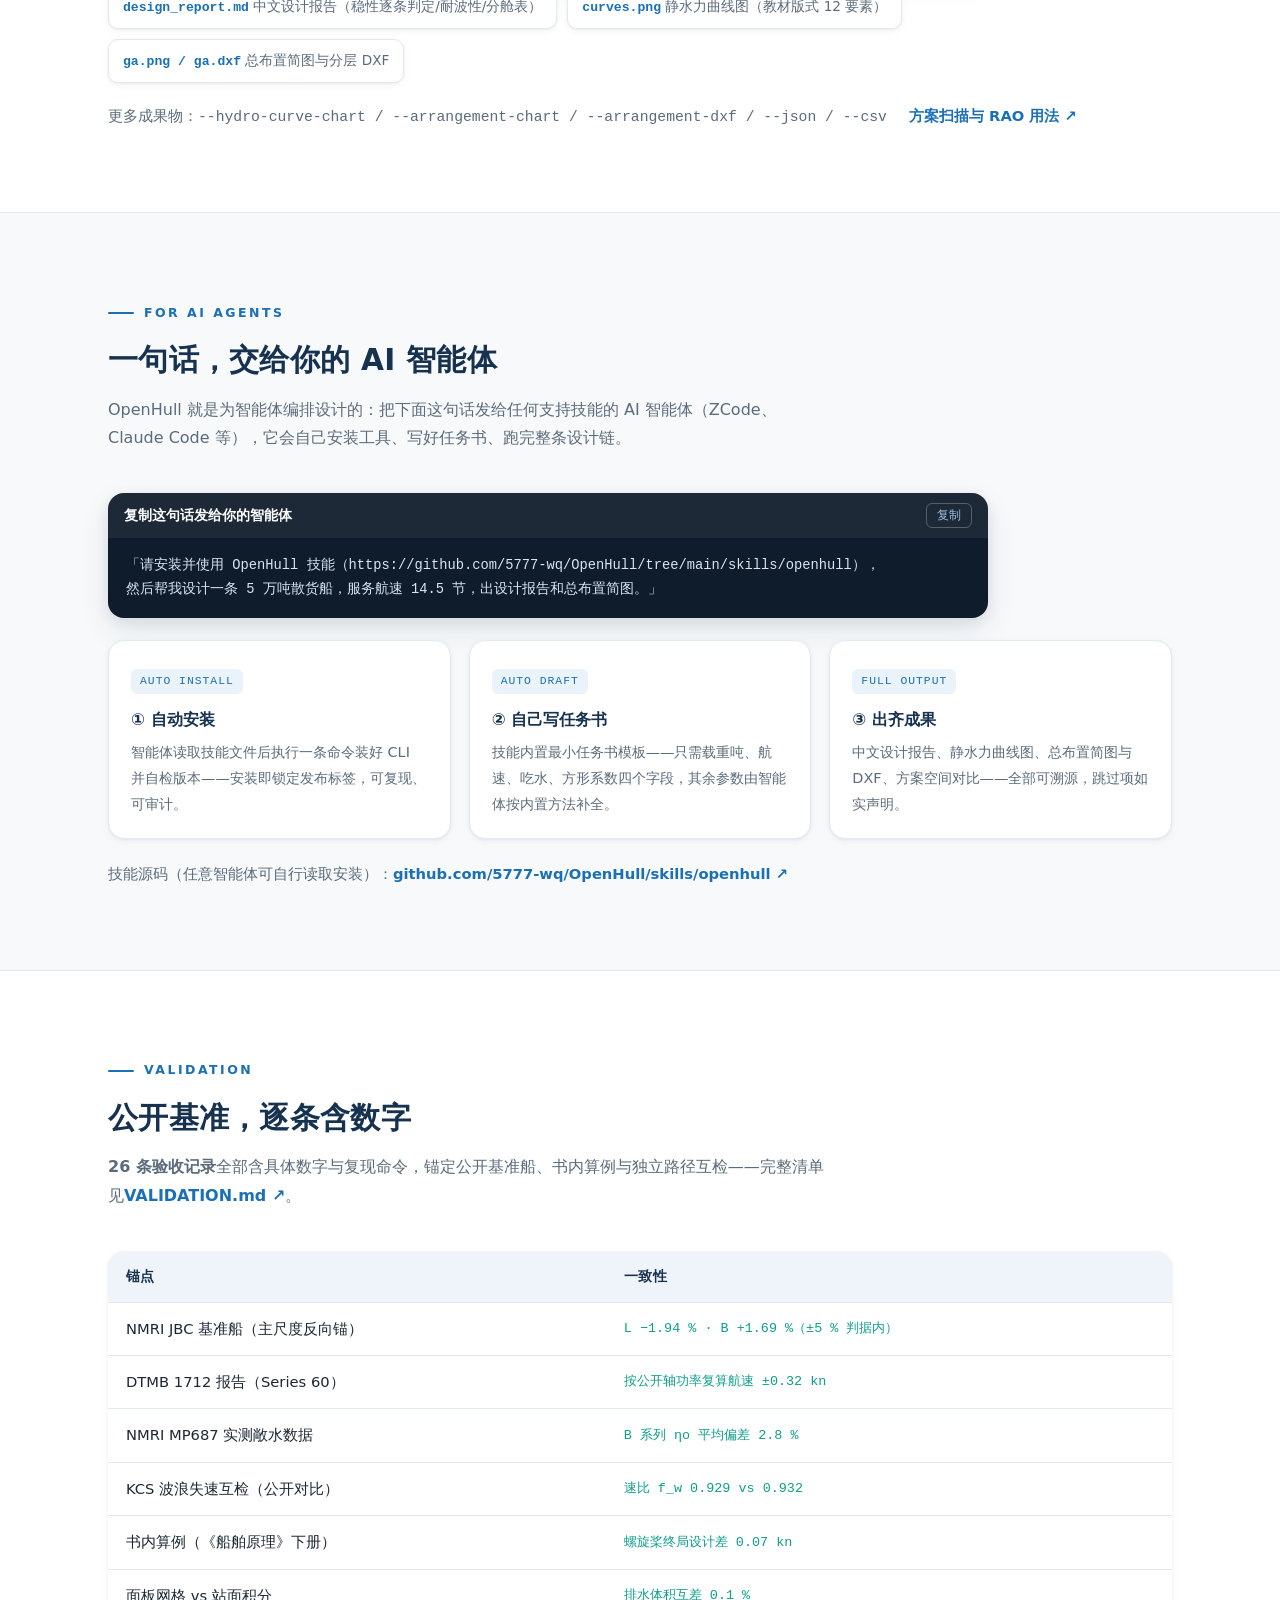
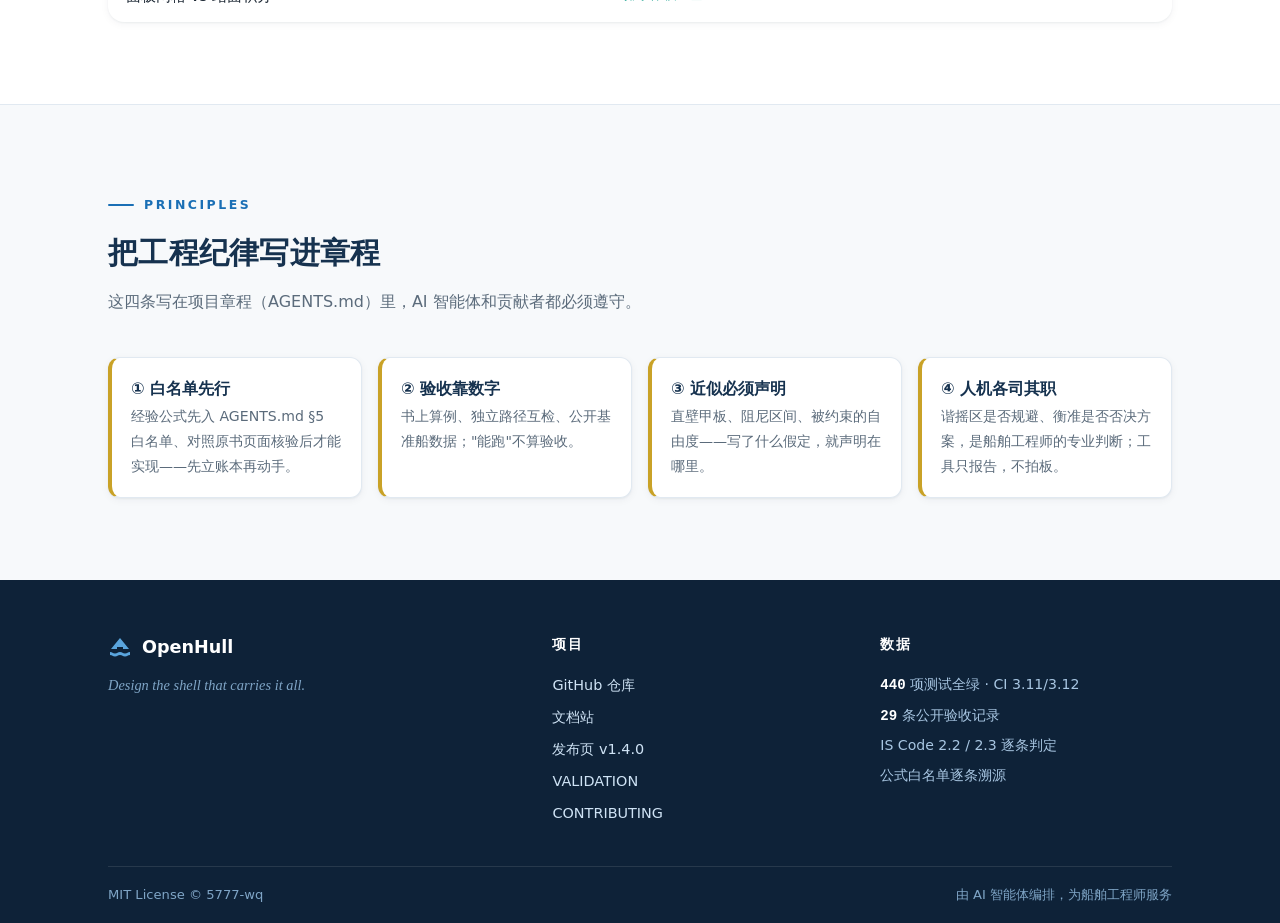
==== commit b291d84e: "Portal refresh: dedupe vs docs site, spec-sheet hero stats, logo hero motion (v1.3.0)" ====
--- a/index.html
+++ b/index.html
@@ -103,9 +103,15 @@
   .wave-line--2{animation-delay:-4.5s;opacity:.3}
   @keyframes drift{0%,100%{transform:translateX(0)}50%{transform:translateX(9px)}}
 
+  /* ---- promo video ---- */
+  .promovid{max-width:1100px;margin:36px auto 0;border-radius:14px;overflow:hidden;
+    border:1px solid var(--line);background:#0a0d13;
+    box-shadow:0 18px 50px rgba(10,20,35,.18)}
+  .promovid video{display:block;width:100%;height:auto}
+
   /* ---- sections ---- */
   section{padding:82px 0}
-  section:nth-of-type(even){background:#fff;border-top:1px solid var(--line);border-bottom:1px solid var(--line)}
+  section.alt{background:#fff;border-top:1px solid var(--line);border-bottom:1px solid var(--line)}
   .sec__head{margin-bottom:40px}
   .kicker{display:inline-flex;align-items:center;gap:10px;font-size:.78rem;letter-spacing:2.5px;color:var(--accent);font-weight:800;margin-bottom:10px}
   .kicker::before{content:"";width:26px;height:2px;background:var(--accent);border-radius:2px}
@@ -213,6 +219,7 @@
       <a href="#features">功能</a>
       <a href="#quickstart">快速上手</a>
       <a href="#agent">智能体</a>
+      <a href="#promo">视频</a>
       <a href="#validation">验证</a>
       <a href="https://5777-wq.github.io/OpenHull/" target="_blank" rel="noopener">文档站</a>
       <a class="gh" href="https://github.com/5777-wq/OpenHull" target="_blank" rel="noopener">GitHub ↗</a>
@@ -262,6 +269,22 @@
   </div>
 </header>
 
+<section id="promo" class="alt">
+  <div class="wrap">
+    <div class="sec__head">
+      <span class="kicker">DEMO REEL</span>
+      <h2 class="sec__title">60 秒，看懂 OpenHull</h2>
+      <p class="sec__sub">一份任务书，如何变成一套可溯源的交付物——品牌短片《Design the shell that carries it all.》。</p>
+    </div>
+    <div class="promovid">
+      <video controls preload="none" playsinline
+             poster="openhull-promo-poster.jpg"
+             src="openhull-promo.mp4"
+             aria-label="OpenHull 品牌宣传片（58.5 秒，含配乐）"></video>
+    </div>
+  </div>
+</section>
+
 <section id="features">
   <div class="wrap">
     <div class="sec__head">
@@ -283,7 +306,7 @@
   </div>
 </section>
 
-<section id="quickstart">
+<section id="quickstart" class="alt">
   <div class="wrap">
     <div class="sec__head">
       <span class="kicker">QUICK START</span>
@@ -335,7 +358,7 @@
   </div>
 </section>
 
-<section id="validation">
+<section id="validation" class="alt">
   <div class="wrap">
     <div class="sec__head">
       <span class="kicker">VALIDATION</span>
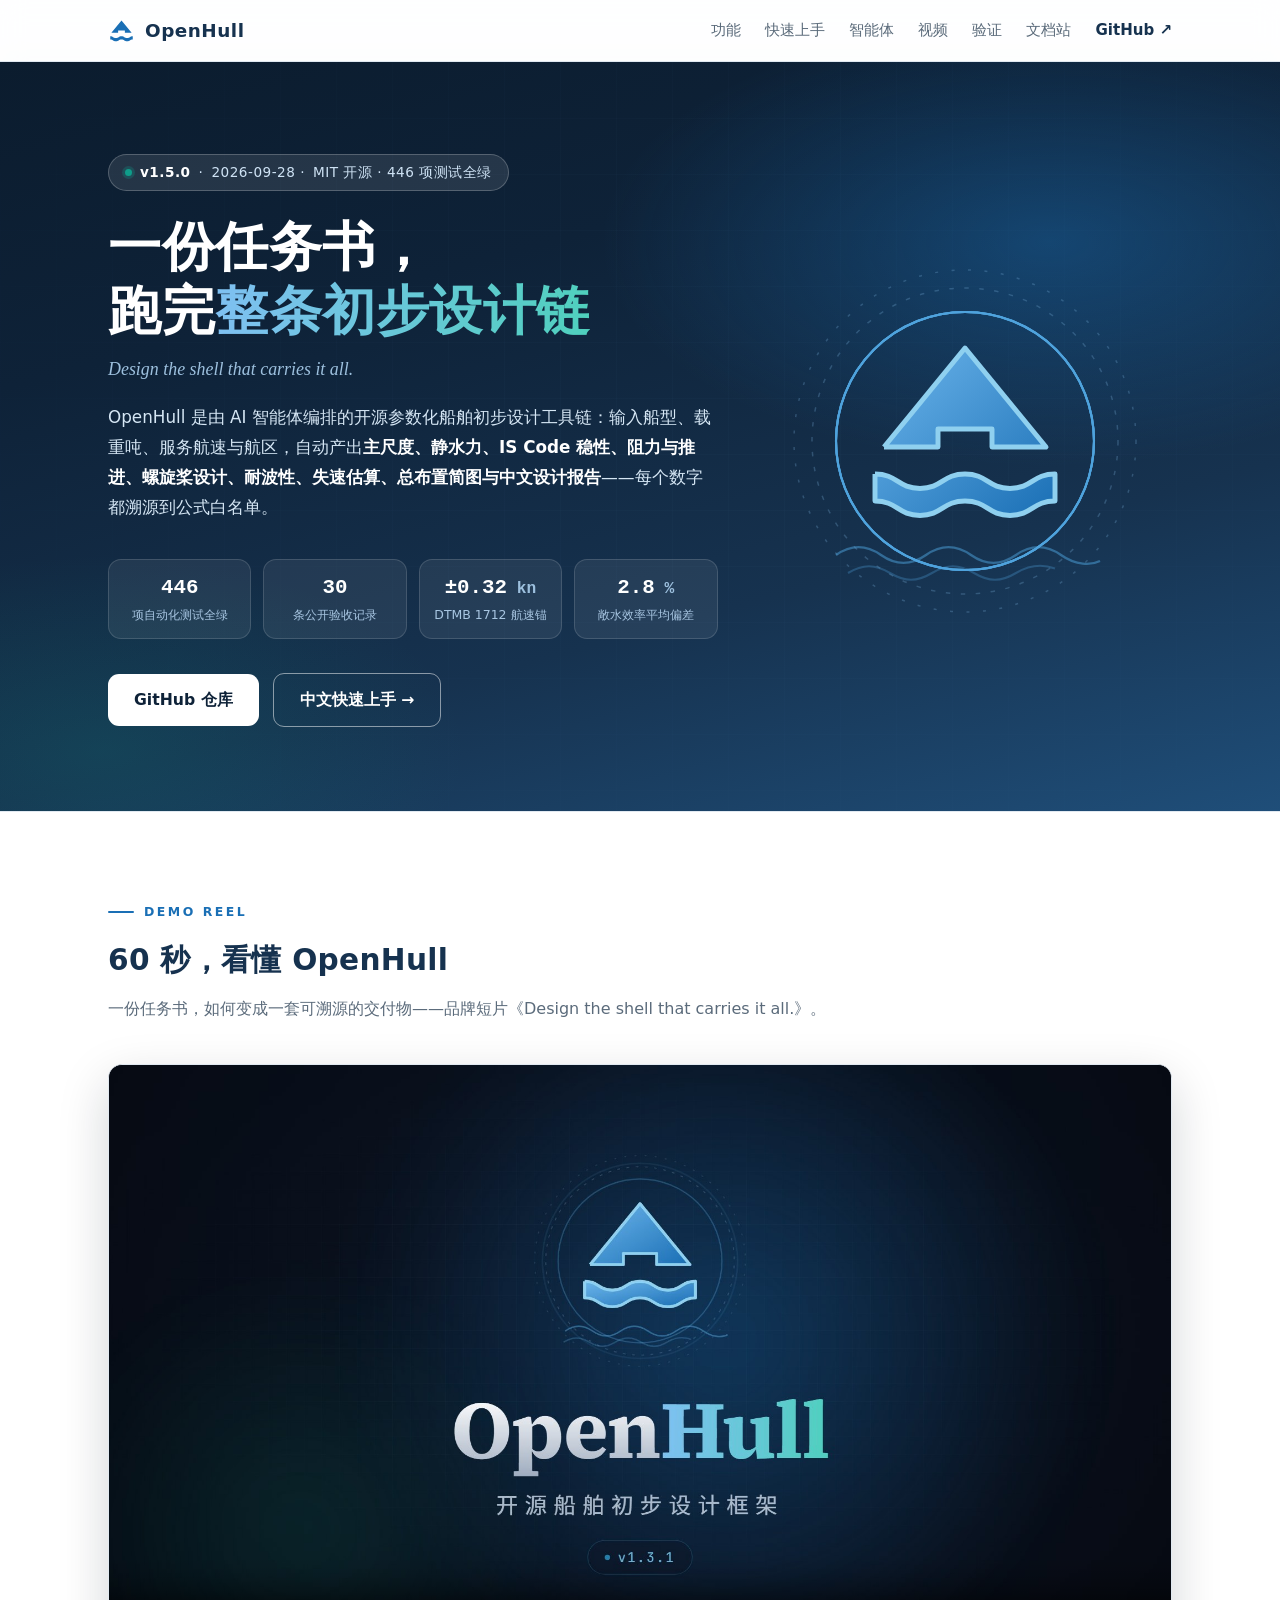
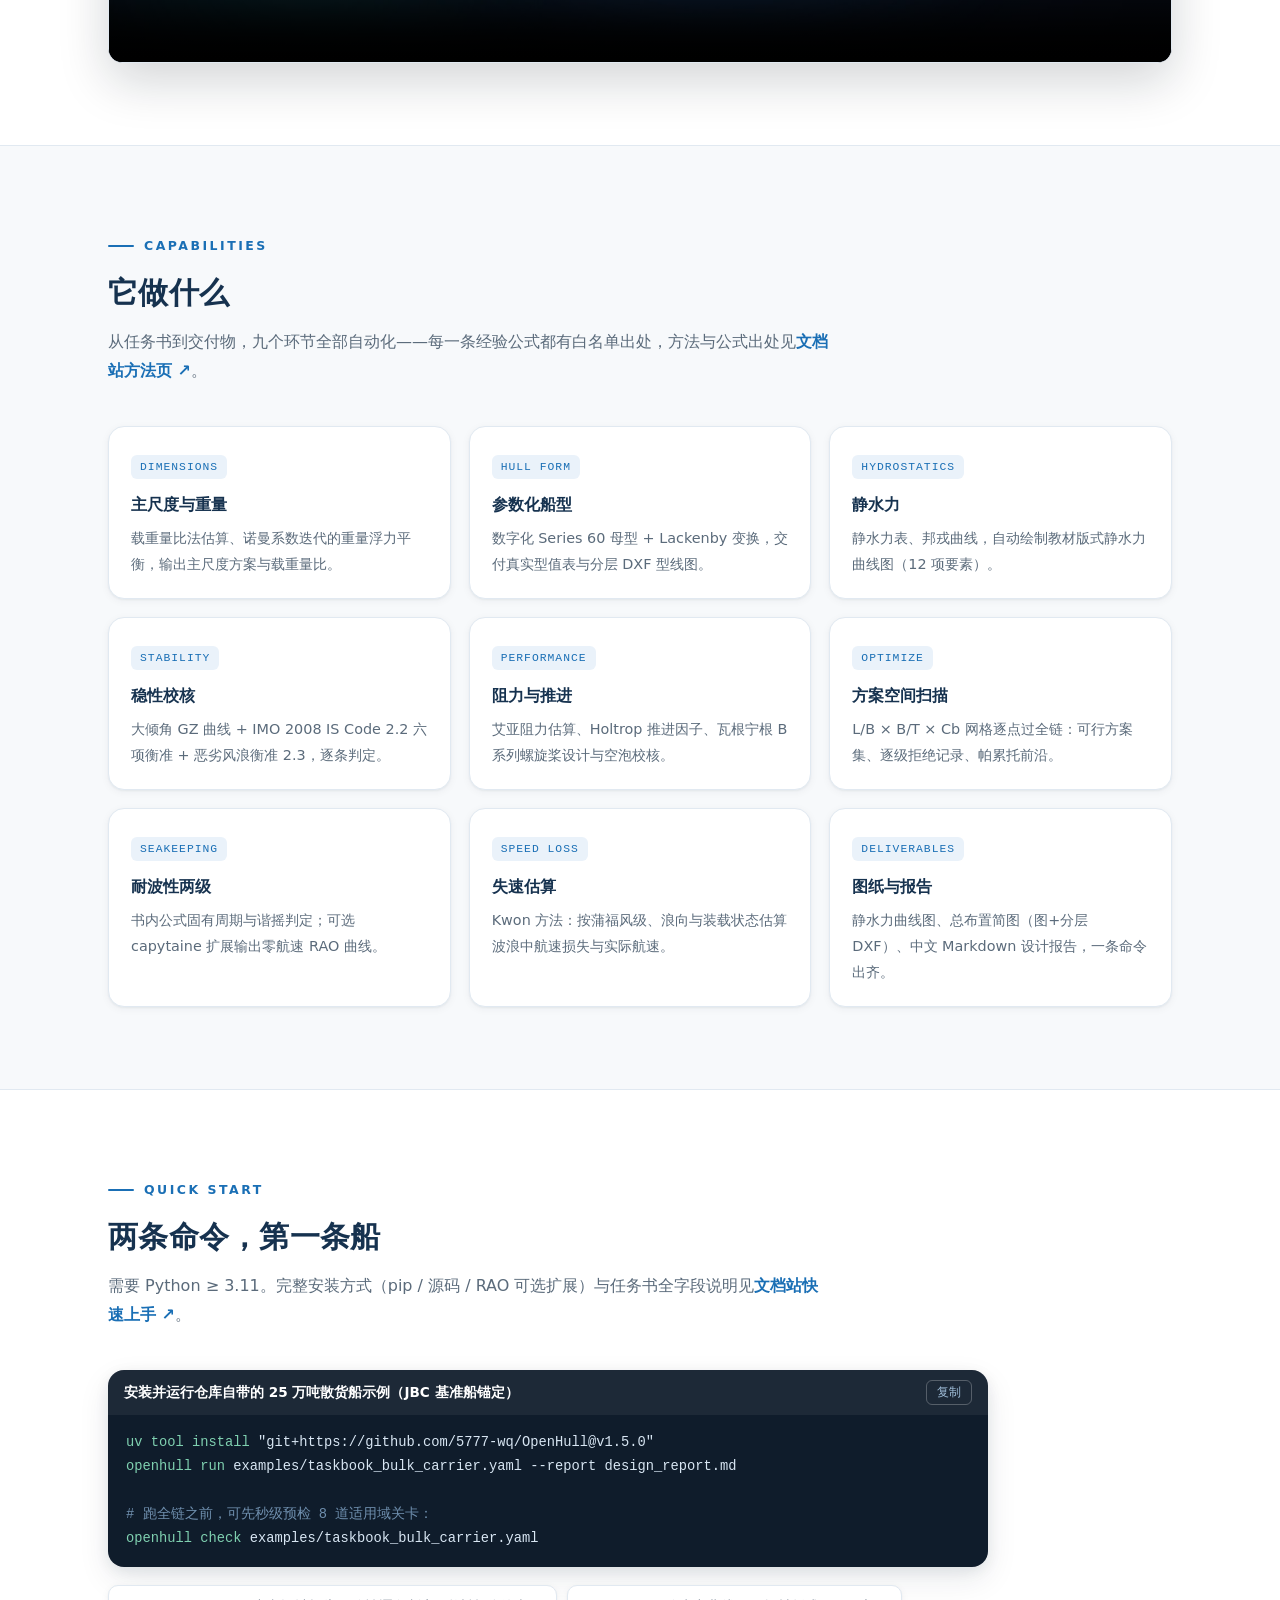
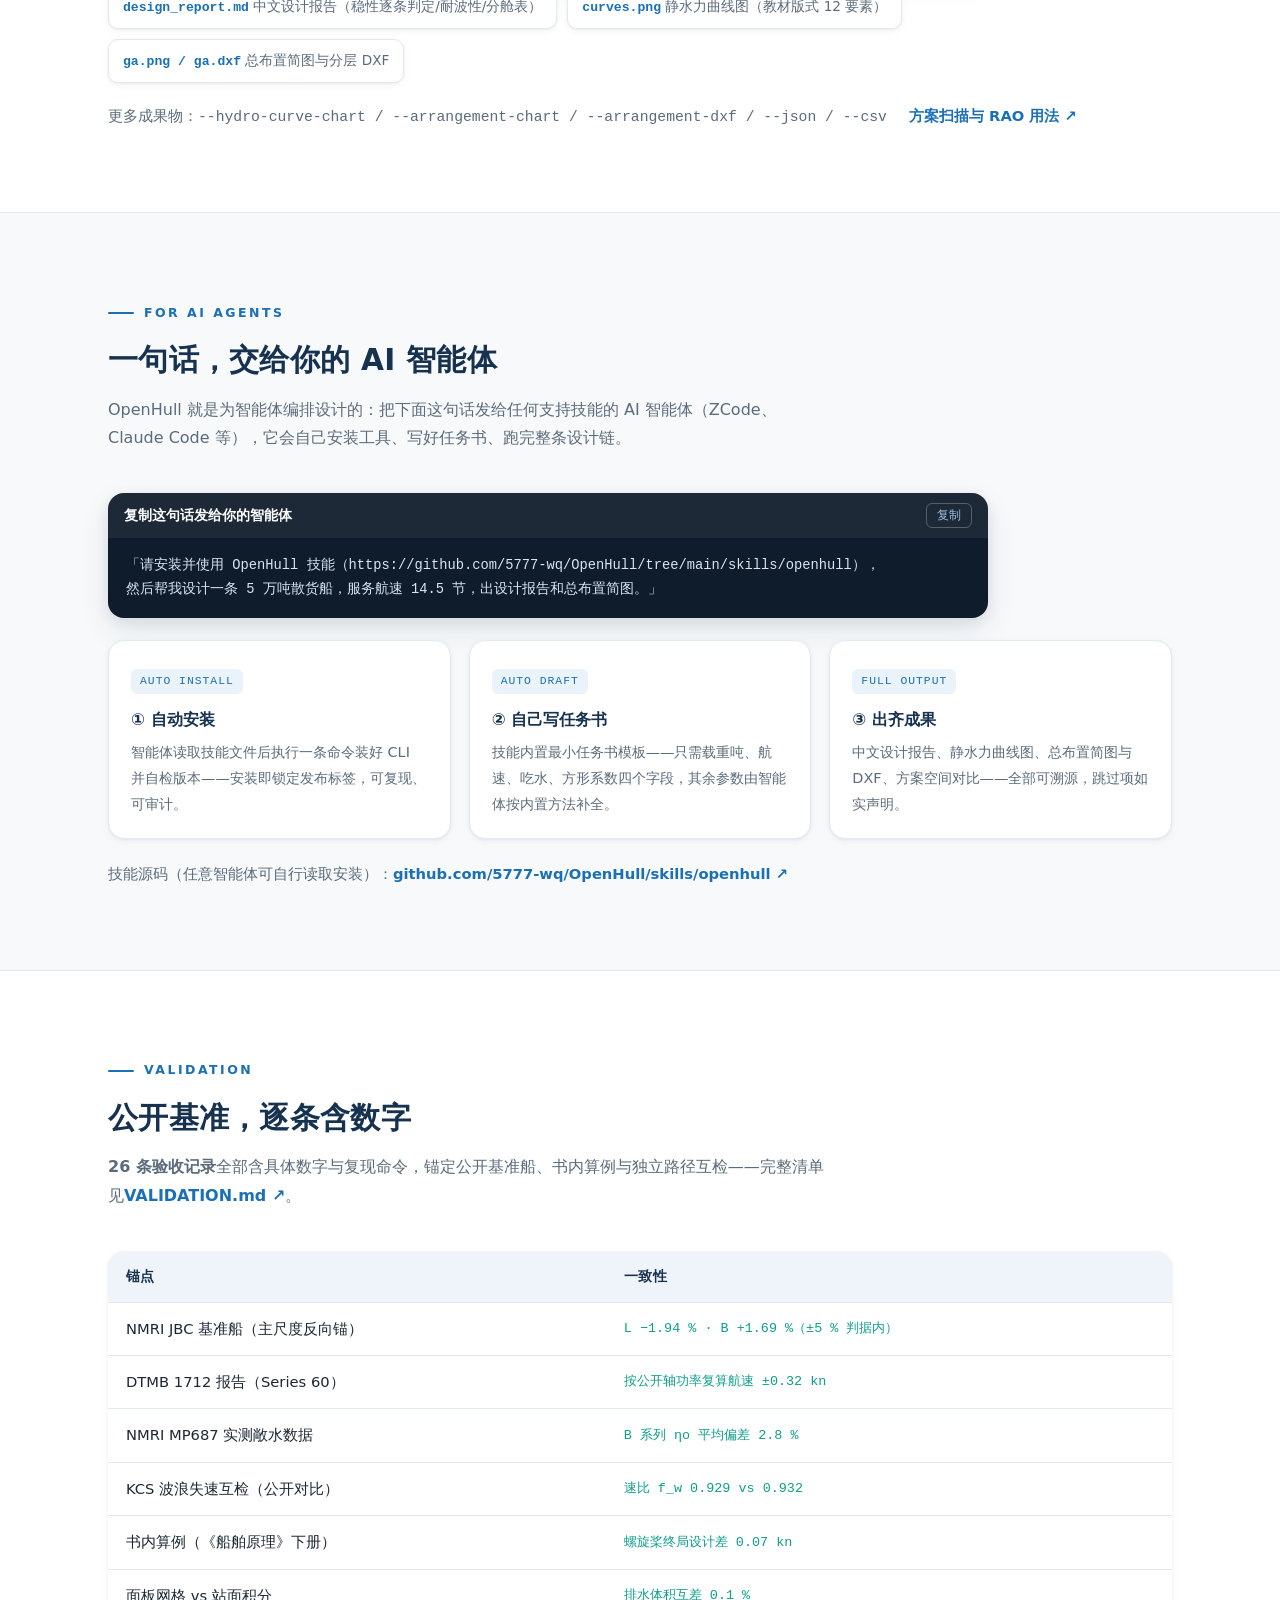
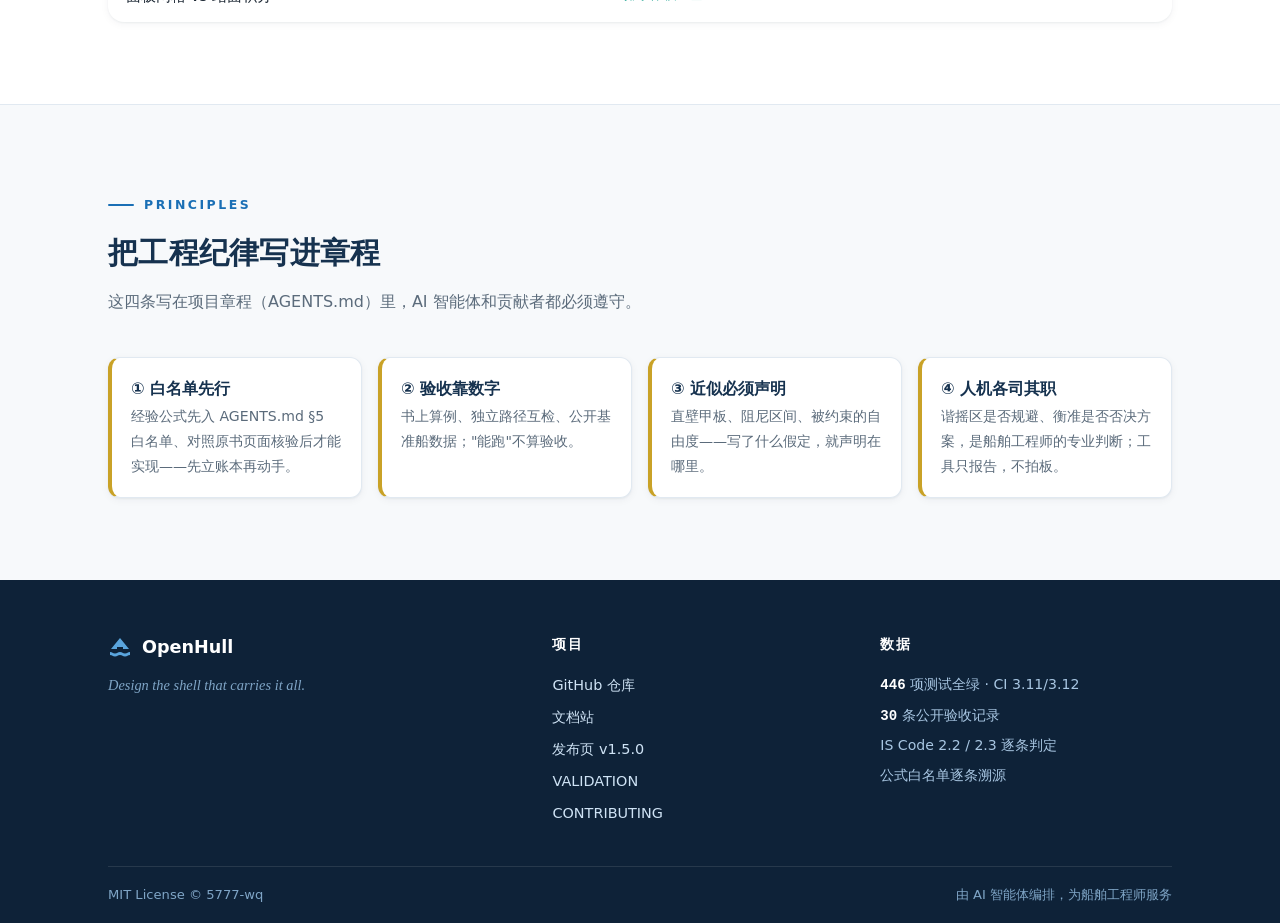
==== commit bf087617: "Portal refresh: dedupe vs docs site, spec-sheet hero stats, logo hero motion (v1.3.0)" ====
--- a/index.html
+++ b/index.html
@@ -6,7 +6,7 @@
 <title>OpenHull — 开源参数化船舶初步设计工具链</title>
 <meta name="description" content="OpenHull：由 AI 智能体编排的开源参数化船舶初步设计工具链。一份任务书，自动产出主尺度、静水力、IS Code 稳性、阻力推进、螺旋桨、耐波性、失速估算、图纸与中文设计报告——每个数字可溯源。">
 <meta property="og:title" content="OpenHull — 开源参数化船舶初步设计工具链">
-<meta property="og:description" content="一份任务书，自动产出主尺度、静水力、稳性、性能、耐波性、图纸与中文设计报告。v1.4.0 已发布，440 项测试全绿。">
+<meta property="og:description" content="一份任务书，自动产出主尺度、静水力、稳性、性能、耐波性、图纸与中文设计报告。v1.5.0 已发布，446 项测试全绿。">
 <meta property="og:type" content="website">
 <meta name="theme-color" content="#0e2238">
 <link rel="icon" href="data:image/svg+xml,%3Csvg xmlns='http://www.w3.org/2000/svg' viewBox='0 0 24 24'%3E%3Cpath fill='%231a6fb5' d='M2 17c2.5 0 2.5 1.6 5 1.6S9.5 17 12 17s2.5 1.6 5 1.6S19.5 17 22 17v3c-2.5 0-2.5 1.6-5 1.6S14.5 20 12 20s-2.5 1.6-5 1.6S4.5 20 2 20v-3zM3 14l9-11 9 11h-6v-2h-6v2H3z'/%3E%3C/svg%3E">
@@ -231,13 +231,13 @@
   <div class="hero__grid-bg"></div>
   <div class="wrap">
     <div class="hero__copy">
-      <span class="ver up" style="animation-delay:.05s"><span class="dot"></span><b>v1.4.0</b> · <span class="ver-date">2026-09-28 ·</span> MIT 开源 · 440 项测试全绿</span>
+      <span class="ver up" style="animation-delay:.05s"><span class="dot"></span><b>v1.5.0</b> · <span class="ver-date">2026-09-28 ·</span> MIT 开源 · 446 项测试全绿</span>
       <h1 class="up" style="animation-delay:.15s">一份任务书，<br>跑完<em>整条初步设计链</em></h1>
       <p class="slogan up" style="animation-delay:.25s">Design the shell that carries it all.</p>
       <p class="lead up" style="animation-delay:.35s">OpenHull 是由 AI 智能体编排的开源参数化船舶初步设计工具链：输入船型、载重吨、服务航速与航区，自动产出<b>主尺度、静水力、IS Code 稳性、阻力与推进、螺旋桨设计、耐波性、失速估算、总布置简图与中文设计报告</b>——每个数字都溯源到公式白名单。</p>
       <div class="stats up" style="animation-delay:.45s">
-        <div class="stat"><b><span data-count="440">440</span></b><span>项自动化测试全绿</span></div>
-        <div class="stat"><b><span data-count="29">29</span></b><span>条公开验收记录</span></div>
+        <div class="stat"><b><span data-count="446">446</span></b><span>项自动化测试全绿</span></div>
+        <div class="stat"><b><span data-count="30">30</span></b><span>条公开验收记录</span></div>
         <div class="stat"><b>±<span data-count="0.32" data-decimals="2">0.32</span><i> kn</i></b><span>DTMB 1712 航速锚</span></div>
         <div class="stat"><b><span data-count="2.8" data-decimals="1">2.8</span><i> %</i></b><span>敞水效率平均偏差</span></div>
       </div>
@@ -316,7 +316,7 @@
     <div class="steps">
       <div class="step">
         <div class="step__head"><b>安装并运行仓库自带的 25 万吨散货船示例（JBC 基准船锚定）</b><button class="copy">复制</button></div>
-        <pre><span class="o">uv tool install</span> "git+https://github.com/5777-wq/OpenHull@v1.4.0"
+        <pre><span class="o">uv tool install</span> "git+https://github.com/5777-wq/OpenHull@v1.5.0"
 <span class="o">openhull run</span> examples/taskbook_bulk_carrier.yaml --report design_report.md
 
 <span class="c"># 跑全链之前，可先秒级预检 8 道适用域关卡：</span>
@@ -406,15 +406,15 @@
         <h4>项目</h4>
         <a href="https://github.com/5777-wq/OpenHull" target="_blank" rel="noopener">GitHub 仓库</a>
         <a href="https://5777-wq.github.io/OpenHull/" target="_blank" rel="noopener">文档站</a>
-        <a href="https://github.com/5777-wq/OpenHull/releases/tag/v1.4.0" target="_blank" rel="noopener">发布页 v1.4.0</a>
+        <a href="https://github.com/5777-wq/OpenHull/releases/tag/v1.5.0" target="_blank" rel="noopener">发布页 v1.5.0</a>
         <a href="https://github.com/5777-wq/OpenHull/blob/main/VALIDATION.md" target="_blank" rel="noopener">VALIDATION</a>
         <a href="https://github.com/5777-wq/OpenHull/blob/main/CONTRIBUTING.md" target="_blank" rel="noopener">CONTRIBUTING</a>
       </div>
       <div>
         <h4>数据</h4>
         <div class="facts">
-          <b>440</b> 项测试全绿 · CI 3.11/3.12<br>
-          <b>29</b> 条公开验收记录<br>
+          <b>446</b> 项测试全绿 · CI 3.11/3.12<br>
+          <b>30</b> 条公开验收记录<br>
           IS Code 2.2 / 2.3 逐条判定<br>
           公式白名单逐条溯源
         </div>
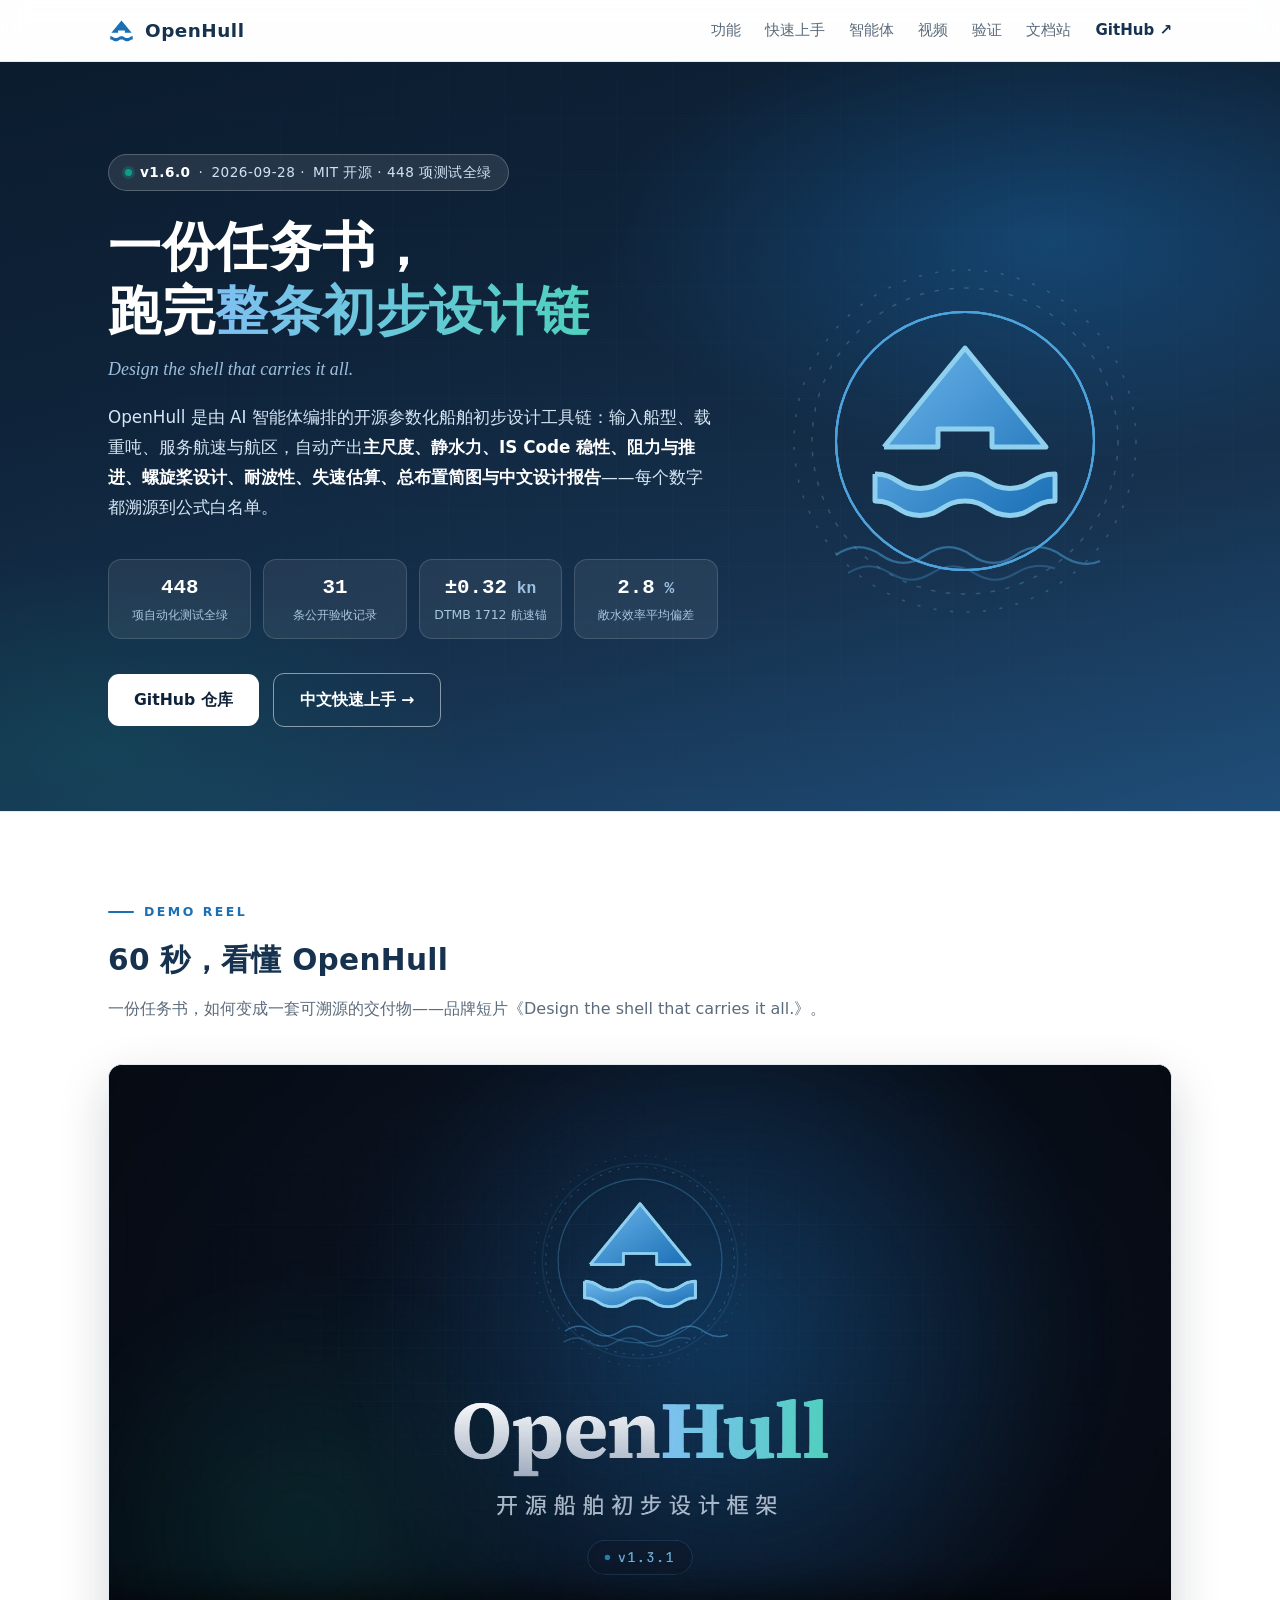
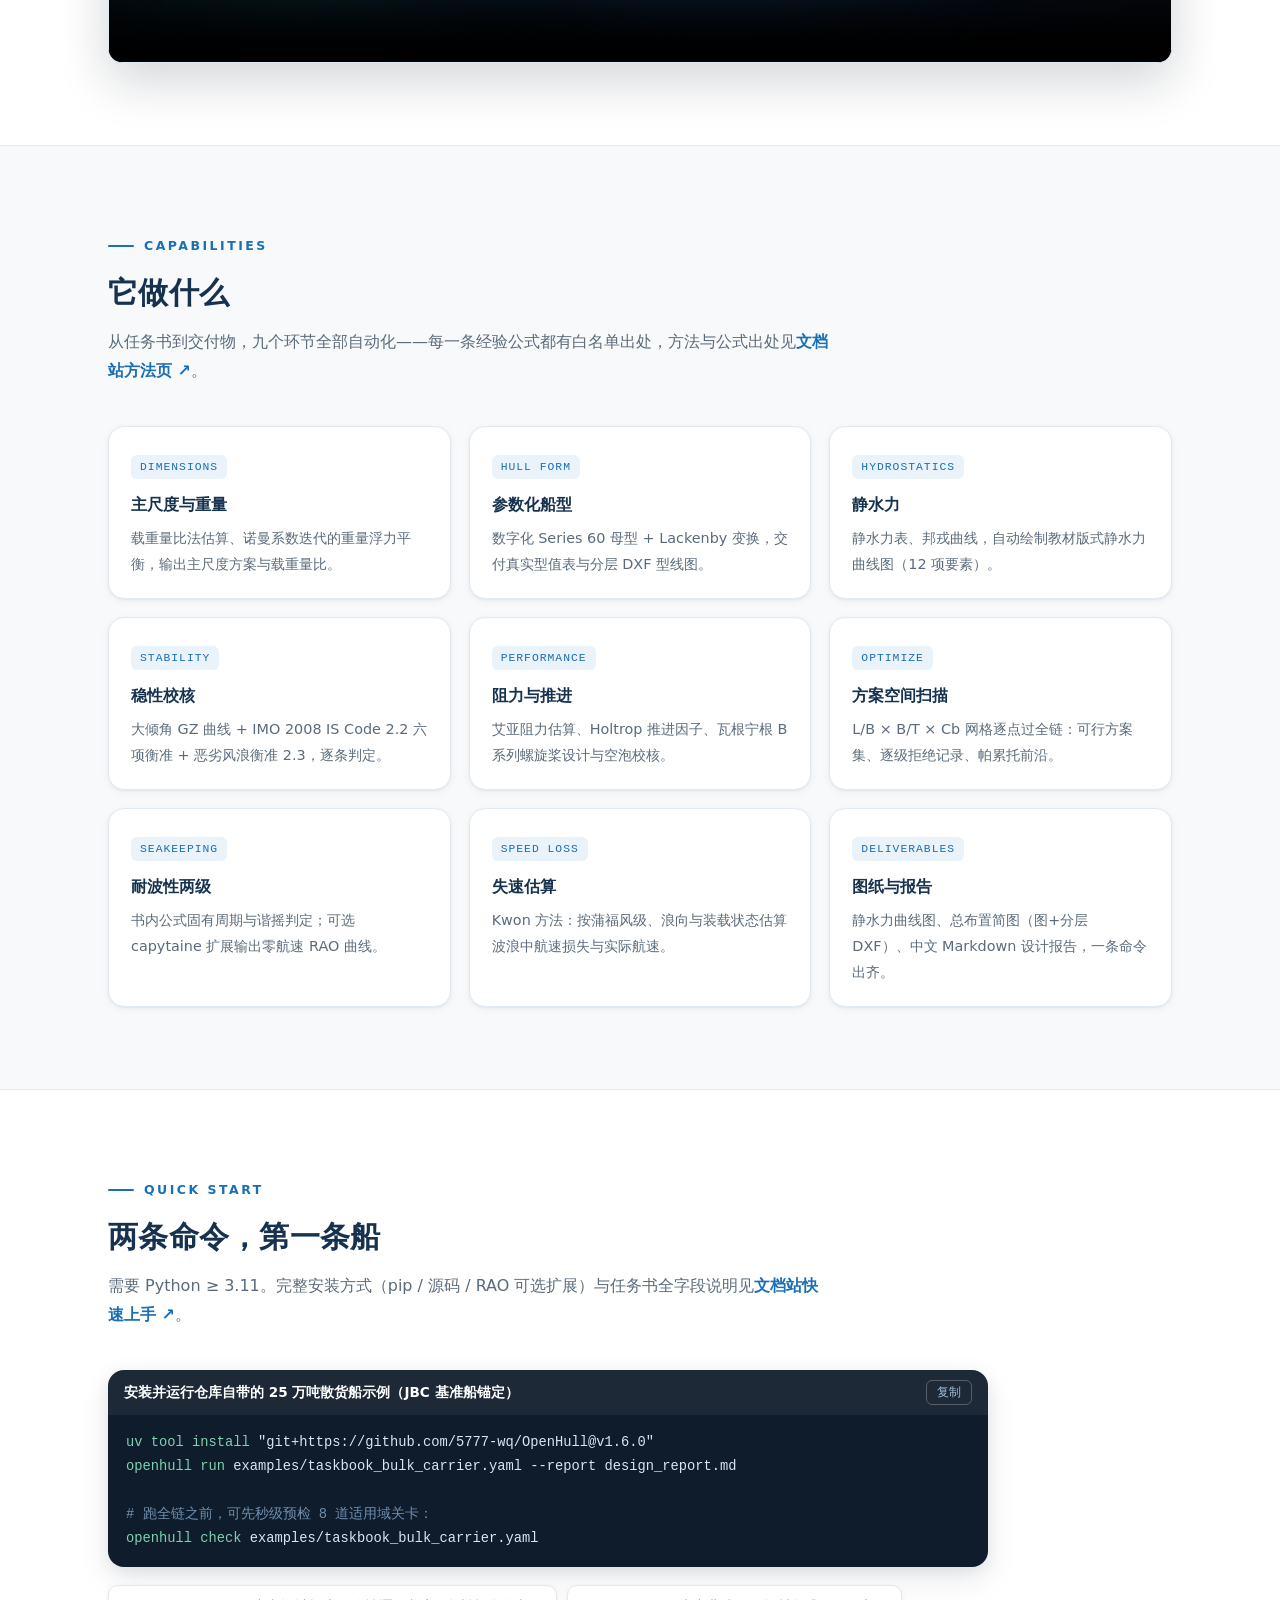
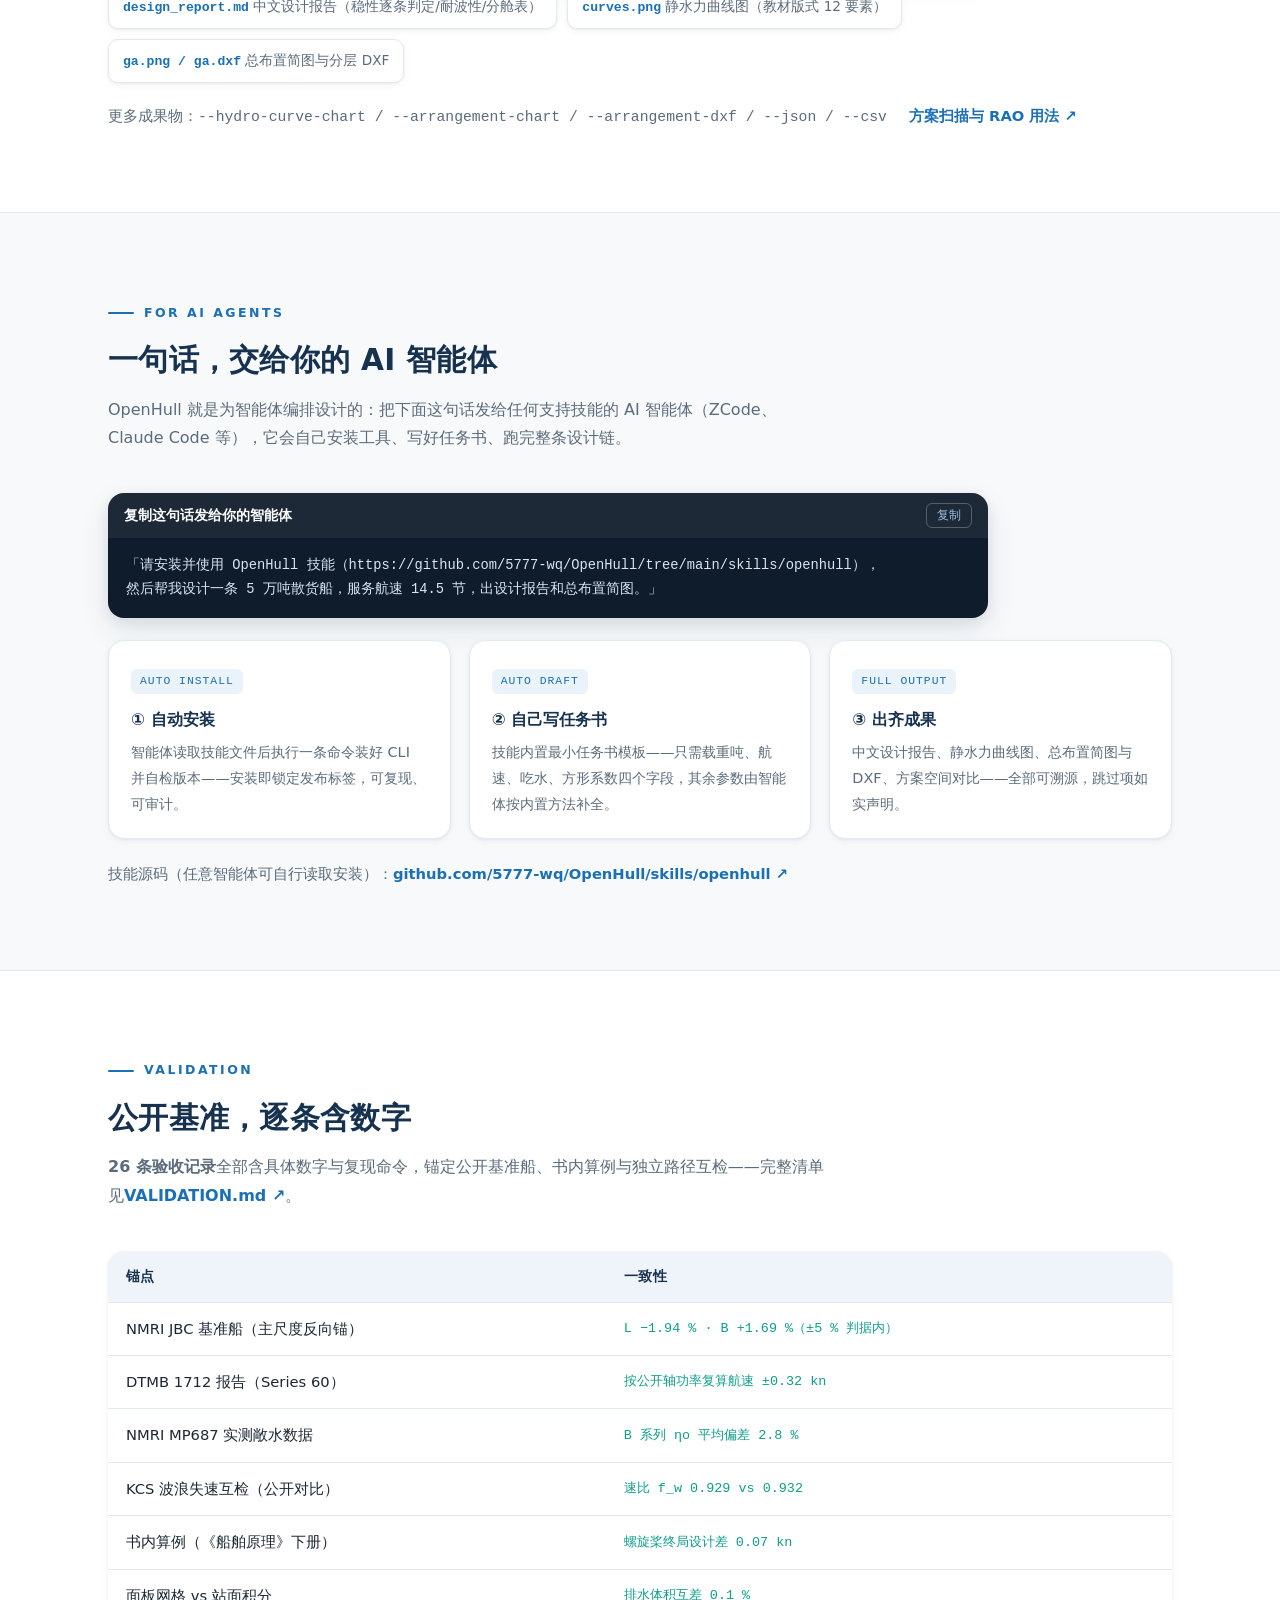
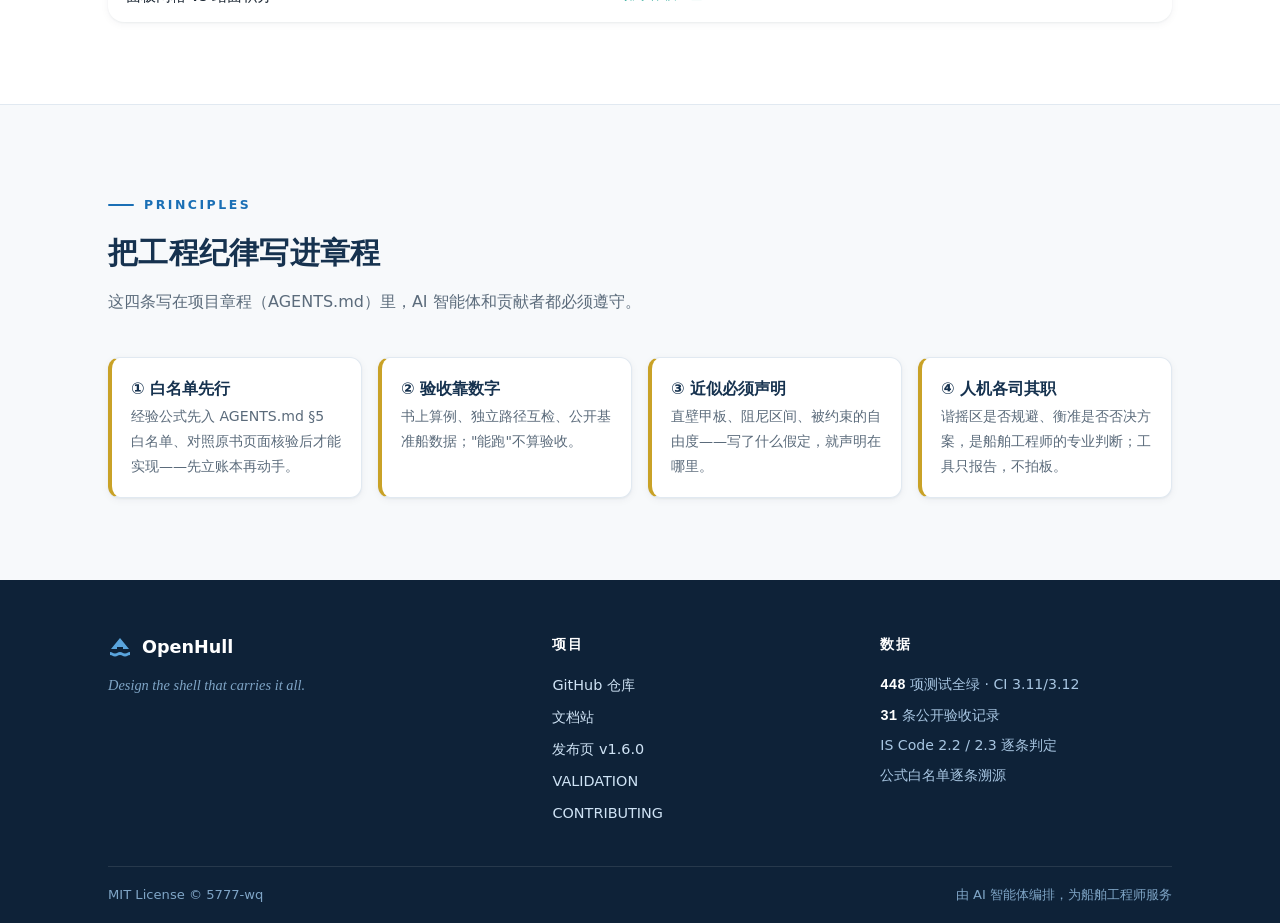
==== commit a371ef05: "Portal refresh: dedupe vs docs site, spec-sheet hero stats, logo hero motion (v1.3.0)" ====
--- a/index.html
+++ b/index.html
@@ -6,7 +6,7 @@
 <title>OpenHull — 开源参数化船舶初步设计工具链</title>
 <meta name="description" content="OpenHull：由 AI 智能体编排的开源参数化船舶初步设计工具链。一份任务书，自动产出主尺度、静水力、IS Code 稳性、阻力推进、螺旋桨、耐波性、失速估算、图纸与中文设计报告——每个数字可溯源。">
 <meta property="og:title" content="OpenHull — 开源参数化船舶初步设计工具链">
-<meta property="og:description" content="一份任务书，自动产出主尺度、静水力、稳性、性能、耐波性、图纸与中文设计报告。v1.5.0 已发布，446 项测试全绿。">
+<meta property="og:description" content="一份任务书，自动产出主尺度、静水力、稳性、性能、耐波性、图纸与中文设计报告。v1.6.0 已发布，448 项测试全绿。">
 <meta property="og:type" content="website">
 <meta name="theme-color" content="#0e2238">
 <link rel="icon" href="data:image/svg+xml,%3Csvg xmlns='http://www.w3.org/2000/svg' viewBox='0 0 24 24'%3E%3Cpath fill='%231a6fb5' d='M2 17c2.5 0 2.5 1.6 5 1.6S9.5 17 12 17s2.5 1.6 5 1.6S19.5 17 22 17v3c-2.5 0-2.5 1.6-5 1.6S14.5 20 12 20s-2.5 1.6-5 1.6S4.5 20 2 20v-3zM3 14l9-11 9 11h-6v-2h-6v2H3z'/%3E%3C/svg%3E">
@@ -231,13 +231,13 @@
   <div class="hero__grid-bg"></div>
   <div class="wrap">
     <div class="hero__copy">
-      <span class="ver up" style="animation-delay:.05s"><span class="dot"></span><b>v1.5.0</b> · <span class="ver-date">2026-09-28 ·</span> MIT 开源 · 446 项测试全绿</span>
+      <span class="ver up" style="animation-delay:.05s"><span class="dot"></span><b>v1.6.0</b> · <span class="ver-date">2026-09-28 ·</span> MIT 开源 · 448 项测试全绿</span>
       <h1 class="up" style="animation-delay:.15s">一份任务书，<br>跑完<em>整条初步设计链</em></h1>
       <p class="slogan up" style="animation-delay:.25s">Design the shell that carries it all.</p>
       <p class="lead up" style="animation-delay:.35s">OpenHull 是由 AI 智能体编排的开源参数化船舶初步设计工具链：输入船型、载重吨、服务航速与航区，自动产出<b>主尺度、静水力、IS Code 稳性、阻力与推进、螺旋桨设计、耐波性、失速估算、总布置简图与中文设计报告</b>——每个数字都溯源到公式白名单。</p>
       <div class="stats up" style="animation-delay:.45s">
-        <div class="stat"><b><span data-count="446">446</span></b><span>项自动化测试全绿</span></div>
-        <div class="stat"><b><span data-count="30">30</span></b><span>条公开验收记录</span></div>
+        <div class="stat"><b><span data-count="448">448</span></b><span>项自动化测试全绿</span></div>
+        <div class="stat"><b><span data-count="31">31</span></b><span>条公开验收记录</span></div>
         <div class="stat"><b>±<span data-count="0.32" data-decimals="2">0.32</span><i> kn</i></b><span>DTMB 1712 航速锚</span></div>
         <div class="stat"><b><span data-count="2.8" data-decimals="1">2.8</span><i> %</i></b><span>敞水效率平均偏差</span></div>
       </div>
@@ -316,7 +316,7 @@
     <div class="steps">
       <div class="step">
         <div class="step__head"><b>安装并运行仓库自带的 25 万吨散货船示例（JBC 基准船锚定）</b><button class="copy">复制</button></div>
-        <pre><span class="o">uv tool install</span> "git+https://github.com/5777-wq/OpenHull@v1.5.0"
+        <pre><span class="o">uv tool install</span> "git+https://github.com/5777-wq/OpenHull@v1.6.0"
 <span class="o">openhull run</span> examples/taskbook_bulk_carrier.yaml --report design_report.md
 
 <span class="c"># 跑全链之前，可先秒级预检 8 道适用域关卡：</span>
@@ -406,15 +406,15 @@
         <h4>项目</h4>
         <a href="https://github.com/5777-wq/OpenHull" target="_blank" rel="noopener">GitHub 仓库</a>
         <a href="https://5777-wq.github.io/OpenHull/" target="_blank" rel="noopener">文档站</a>
-        <a href="https://github.com/5777-wq/OpenHull/releases/tag/v1.5.0" target="_blank" rel="noopener">发布页 v1.5.0</a>
+        <a href="https://github.com/5777-wq/OpenHull/releases/tag/v1.6.0" target="_blank" rel="noopener">发布页 v1.6.0</a>
         <a href="https://github.com/5777-wq/OpenHull/blob/main/VALIDATION.md" target="_blank" rel="noopener">VALIDATION</a>
         <a href="https://github.com/5777-wq/OpenHull/blob/main/CONTRIBUTING.md" target="_blank" rel="noopener">CONTRIBUTING</a>
       </div>
       <div>
         <h4>数据</h4>
         <div class="facts">
-          <b>446</b> 项测试全绿 · CI 3.11/3.12<br>
-          <b>30</b> 条公开验收记录<br>
+          <b>448</b> 项测试全绿 · CI 3.11/3.12<br>
+          <b>31</b> 条公开验收记录<br>
           IS Code 2.2 / 2.3 逐条判定<br>
           公式白名单逐条溯源
         </div>
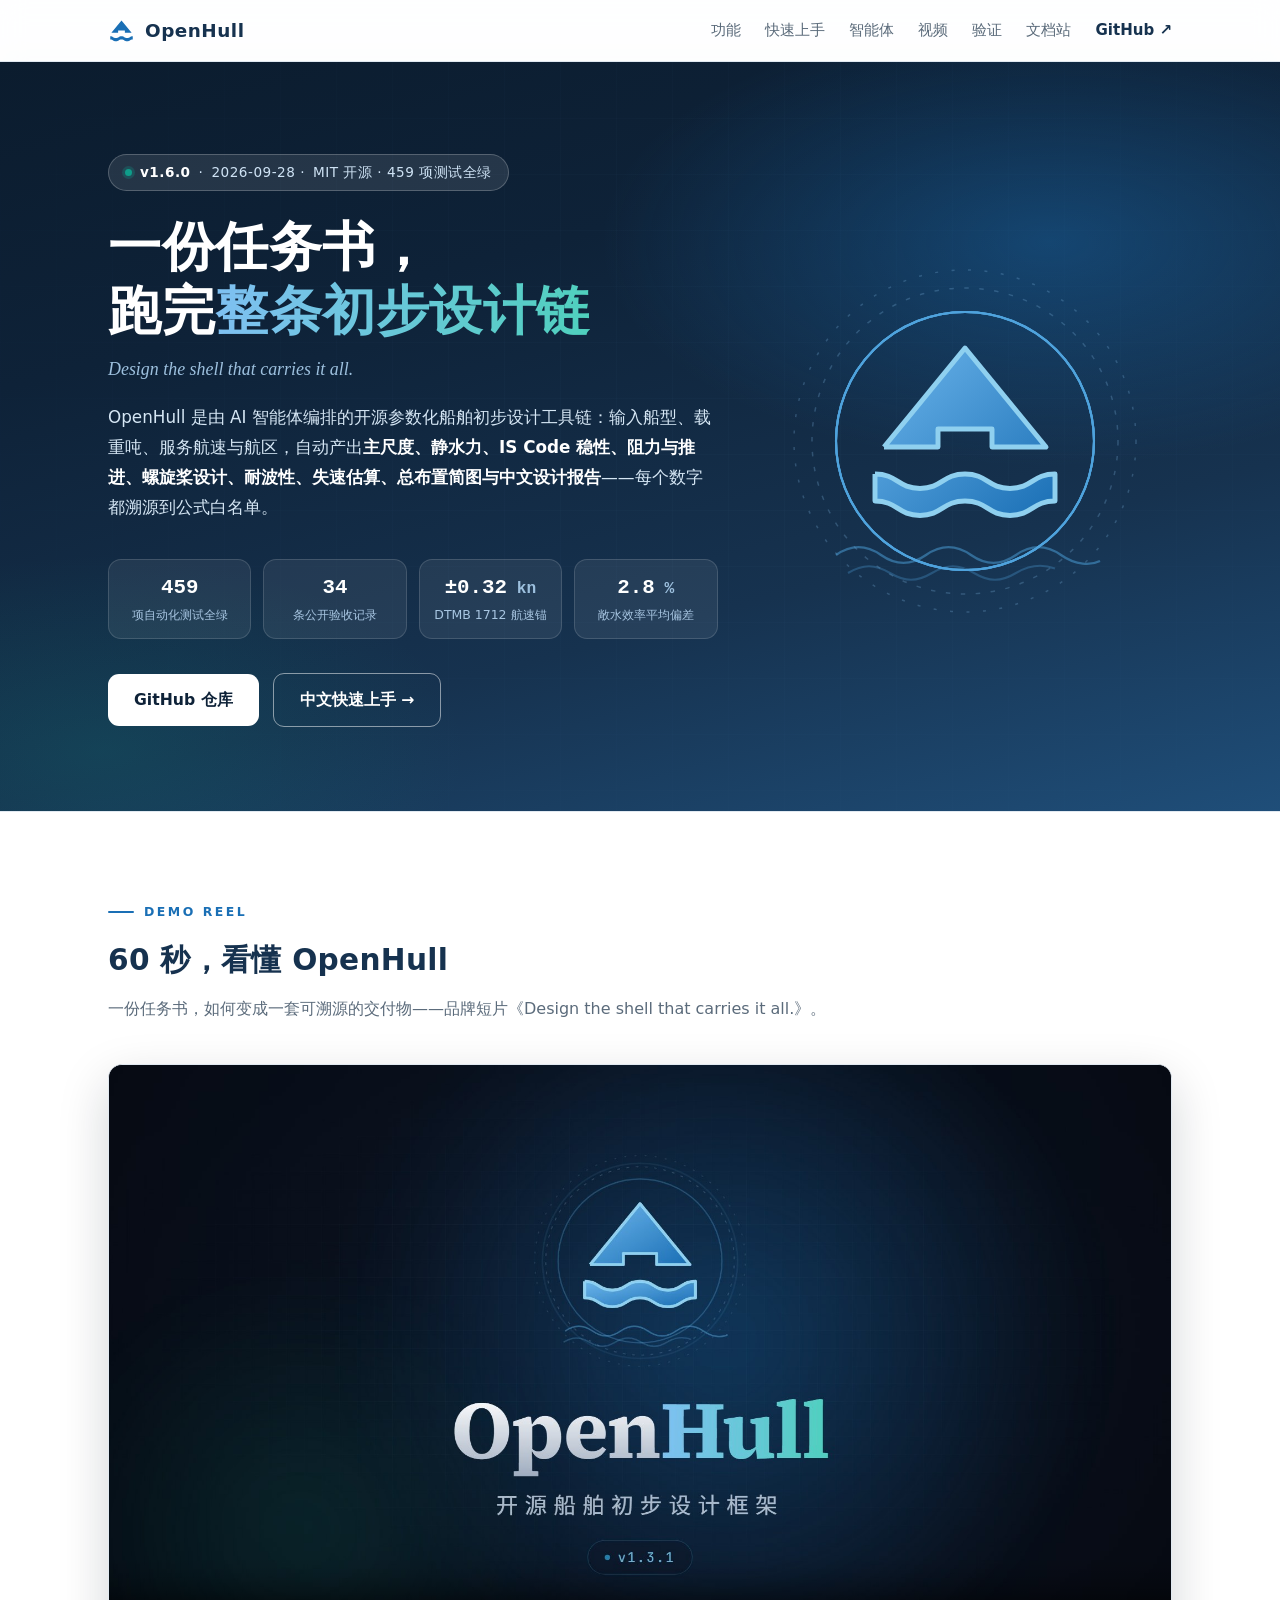
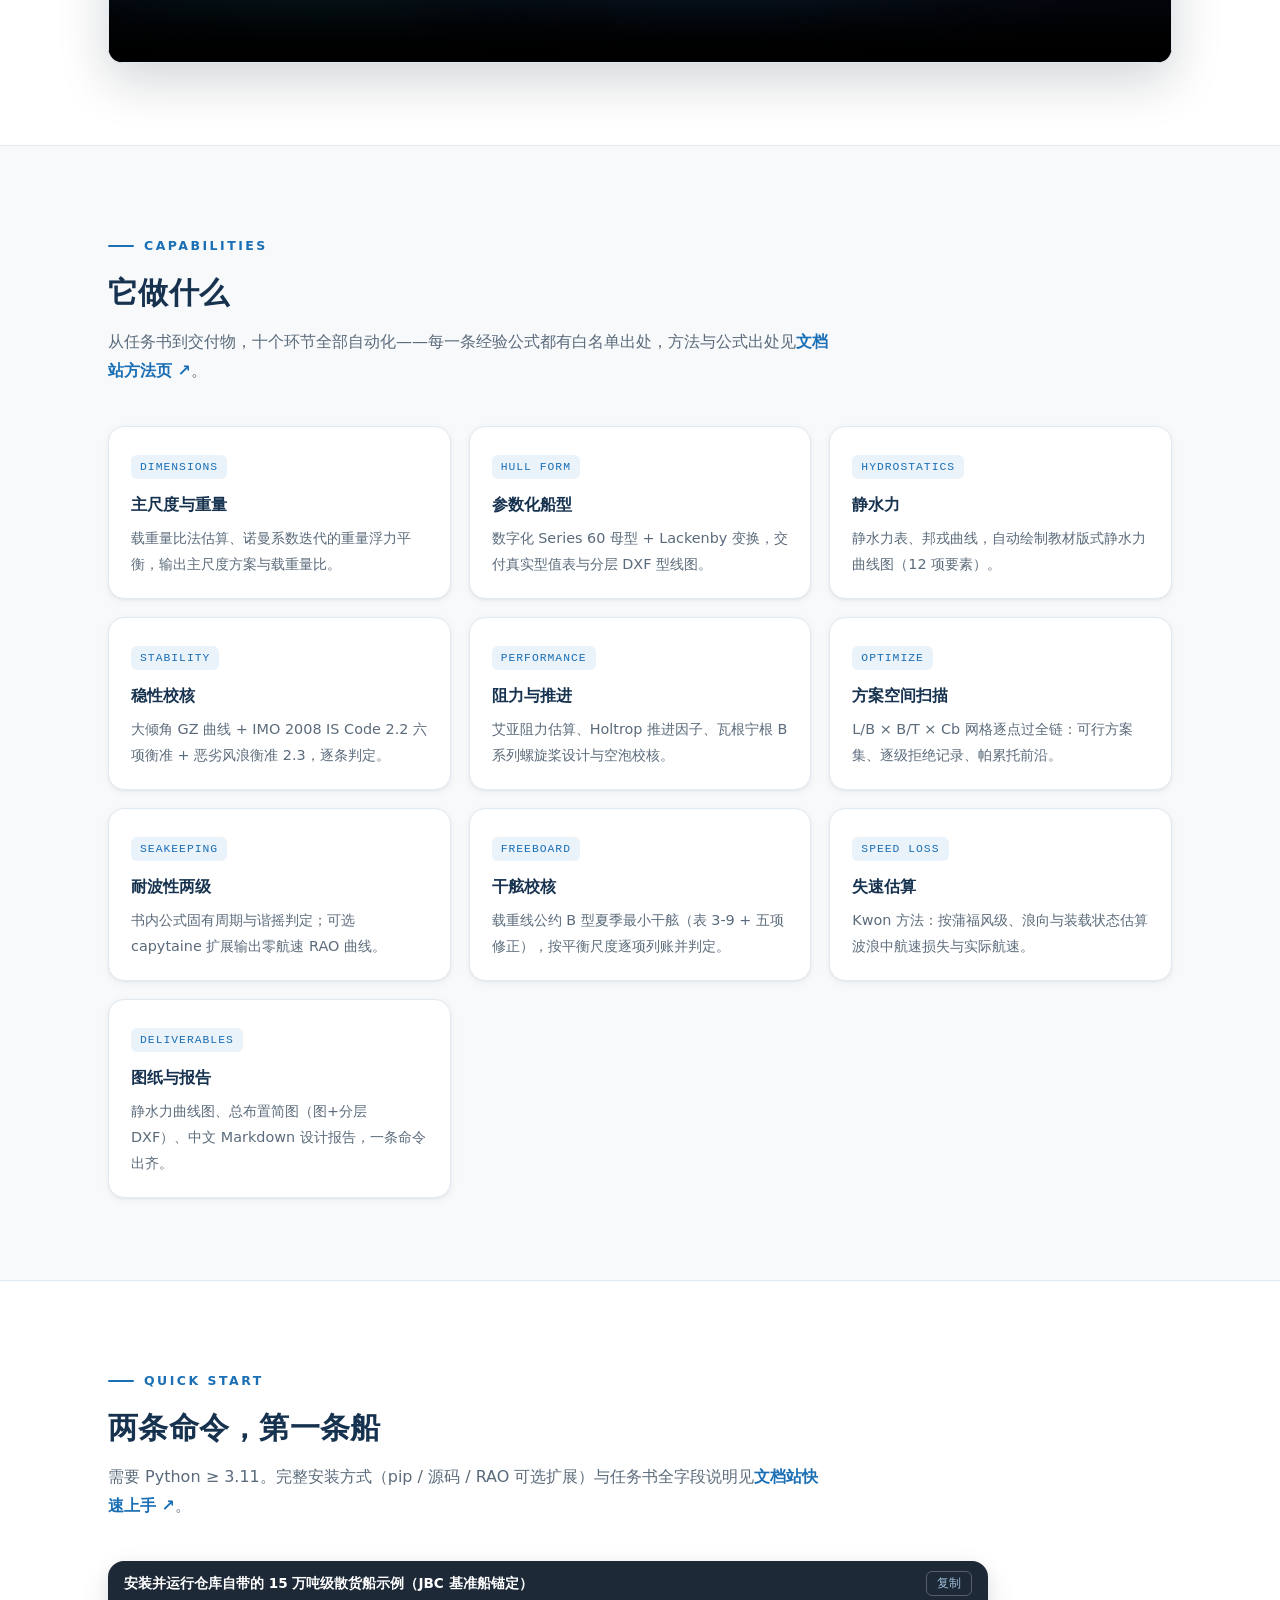
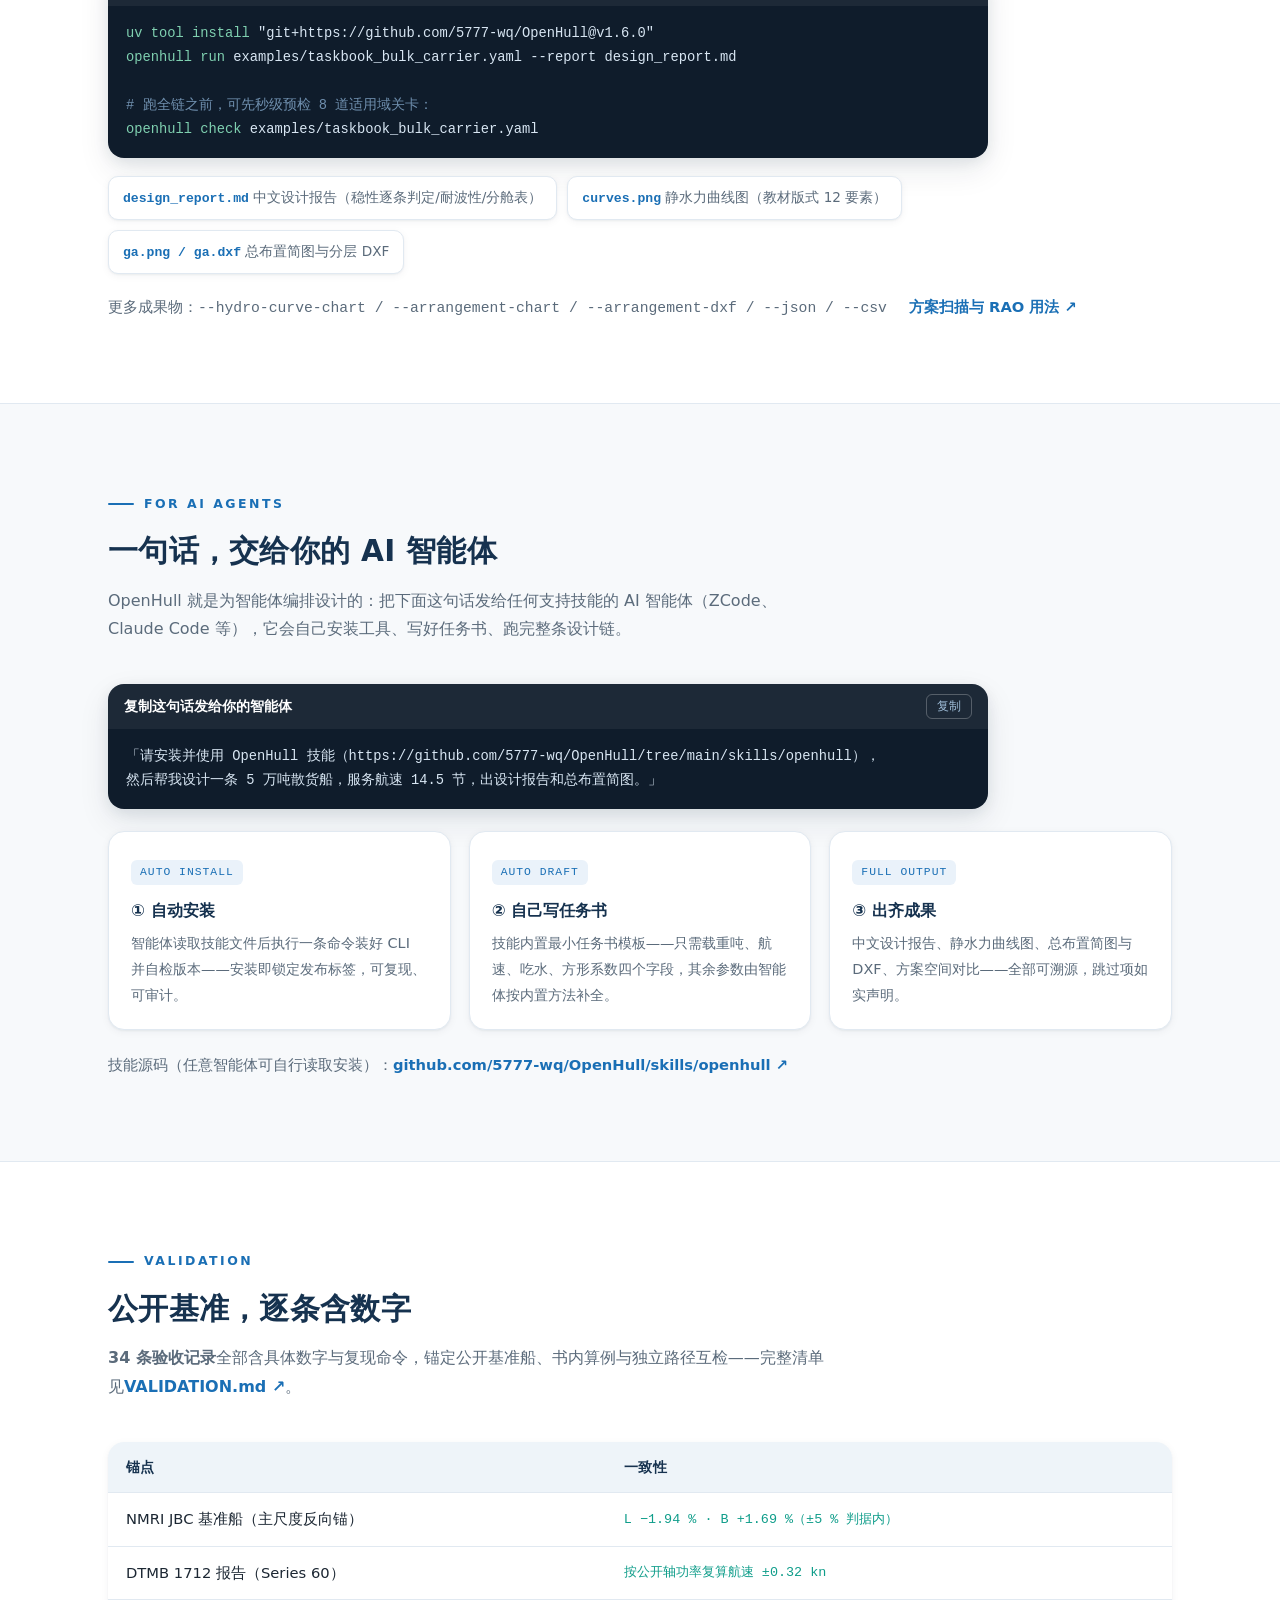
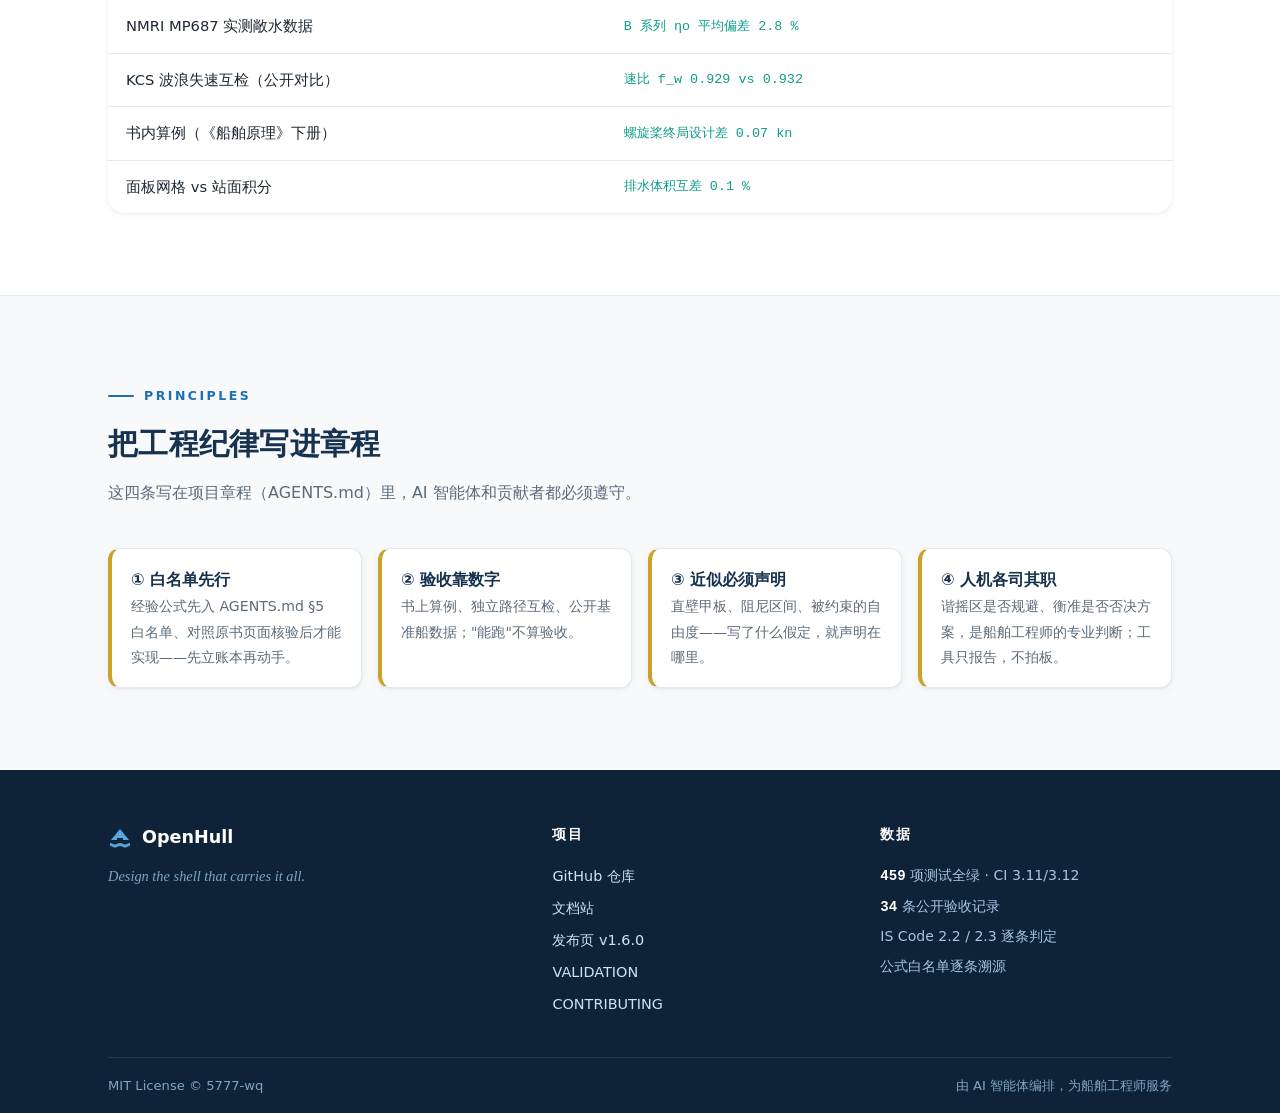
==== commit bc639b28: "Sync with the toolchain: 459 tests, 34 validation records, freeboard card, 15万吨级 example (OH-12 resu" ====
--- a/index.html
+++ b/index.html
@@ -6,7 +6,7 @@
 <title>OpenHull — 开源参数化船舶初步设计工具链</title>
 <meta name="description" content="OpenHull：由 AI 智能体编排的开源参数化船舶初步设计工具链。一份任务书，自动产出主尺度、静水力、IS Code 稳性、阻力推进、螺旋桨、耐波性、失速估算、图纸与中文设计报告——每个数字可溯源。">
 <meta property="og:title" content="OpenHull — 开源参数化船舶初步设计工具链">
-<meta property="og:description" content="一份任务书，自动产出主尺度、静水力、稳性、性能、耐波性、图纸与中文设计报告。v1.6.0 已发布，448 项测试全绿。">
+<meta property="og:description" content="一份任务书，自动产出主尺度、静水力、稳性、干舷、性能、耐波性、图纸与中文设计报告。v1.6.0 已发布，459 项测试全绿。">
 <meta property="og:type" content="website">
 <meta name="theme-color" content="#0e2238">
 <link rel="icon" href="data:image/svg+xml,%3Csvg xmlns='http://www.w3.org/2000/svg' viewBox='0 0 24 24'%3E%3Cpath fill='%231a6fb5' d='M2 17c2.5 0 2.5 1.6 5 1.6S9.5 17 12 17s2.5 1.6 5 1.6S19.5 17 22 17v3c-2.5 0-2.5 1.6-5 1.6S14.5 20 12 20s-2.5 1.6-5 1.6S4.5 20 2 20v-3zM3 14l9-11 9 11h-6v-2h-6v2H3z'/%3E%3C/svg%3E">
@@ -231,13 +231,13 @@
   <div class="hero__grid-bg"></div>
   <div class="wrap">
     <div class="hero__copy">
-      <span class="ver up" style="animation-delay:.05s"><span class="dot"></span><b>v1.6.0</b> · <span class="ver-date">2026-09-28 ·</span> MIT 开源 · 448 项测试全绿</span>
+      <span class="ver up" style="animation-delay:.05s"><span class="dot"></span><b>v1.6.0</b> · <span class="ver-date">2026-09-28 ·</span> MIT 开源 · 459 项测试全绿</span>
       <h1 class="up" style="animation-delay:.15s">一份任务书，<br>跑完<em>整条初步设计链</em></h1>
       <p class="slogan up" style="animation-delay:.25s">Design the shell that carries it all.</p>
       <p class="lead up" style="animation-delay:.35s">OpenHull 是由 AI 智能体编排的开源参数化船舶初步设计工具链：输入船型、载重吨、服务航速与航区，自动产出<b>主尺度、静水力、IS Code 稳性、阻力与推进、螺旋桨设计、耐波性、失速估算、总布置简图与中文设计报告</b>——每个数字都溯源到公式白名单。</p>
       <div class="stats up" style="animation-delay:.45s">
-        <div class="stat"><b><span data-count="448">448</span></b><span>项自动化测试全绿</span></div>
-        <div class="stat"><b><span data-count="31">31</span></b><span>条公开验收记录</span></div>
+        <div class="stat"><b><span data-count="459">459</span></b><span>项自动化测试全绿</span></div>
+        <div class="stat"><b><span data-count="34">34</span></b><span>条公开验收记录</span></div>
         <div class="stat"><b>±<span data-count="0.32" data-decimals="2">0.32</span><i> kn</i></b><span>DTMB 1712 航速锚</span></div>
         <div class="stat"><b><span data-count="2.8" data-decimals="1">2.8</span><i> %</i></b><span>敞水效率平均偏差</span></div>
       </div>
@@ -290,7 +290,7 @@
     <div class="sec__head">
       <span class="kicker">CAPABILITIES</span>
       <h2 class="sec__title">它做什么</h2>
-      <p class="sec__sub">从任务书到交付物，九个环节全部自动化——每一条经验公式都有白名单出处，方法与公式出处见<a href="https://5777-wq.github.io/OpenHull/methods-zh/" target="_blank" rel="noopener">文档站方法页 ↗</a>。</p>
+      <p class="sec__sub">从任务书到交付物，十个环节全部自动化——每一条经验公式都有白名单出处，方法与公式出处见<a href="https://5777-wq.github.io/OpenHull/methods-zh/" target="_blank" rel="noopener">文档站方法页 ↗</a>。</p>
     </div>
     <div class="grid">
       <div class="card"><span class="tag">DIMENSIONS</span><h3>主尺度与重量</h3><p>载重量比法估算、诺曼系数迭代的重量浮力平衡，输出主尺度方案与载重量比。</p></div>
@@ -300,6 +300,7 @@
       <div class="card"><span class="tag">PERFORMANCE</span><h3>阻力与推进</h3><p>艾亚阻力估算、Holtrop 推进因子、瓦根宁根 B 系列螺旋桨设计与空泡校核。</p></div>
       <div class="card"><span class="tag">OPTIMIZE</span><h3>方案空间扫描</h3><p>L/B × B/T × Cb 网格逐点过全链：可行方案集、逐级拒绝记录、帕累托前沿。</p></div>
       <div class="card"><span class="tag">SEAKEEPING</span><h3>耐波性两级</h3><p>书内公式固有周期与谐摇判定；可选 capytaine 扩展输出零航速 RAO 曲线。</p></div>
+      <div class="card"><span class="tag">FREEBOARD</span><h3>干舷校核</h3><p>载重线公约 B 型夏季最小干舷（表 3-9 + 五项修正），按平衡尺度逐项列账并判定。</p></div>
       <div class="card"><span class="tag">SPEED LOSS</span><h3>失速估算</h3><p>Kwon 方法：按蒲福风级、浪向与装载状态估算波浪中航速损失与实际航速。</p></div>
       <div class="card"><span class="tag">DELIVERABLES</span><h3>图纸与报告</h3><p>静水力曲线图、总布置简图（图+分层 DXF）、中文 Markdown 设计报告，一条命令出齐。</p></div>
     </div>
@@ -315,7 +316,7 @@
     </div>
     <div class="steps">
       <div class="step">
-        <div class="step__head"><b>安装并运行仓库自带的 25 万吨散货船示例（JBC 基准船锚定）</b><button class="copy">复制</button></div>
+        <div class="step__head"><b>安装并运行仓库自带的 15 万吨级散货船示例（JBC 基准船锚定）</b><button class="copy">复制</button></div>
         <pre><span class="o">uv tool install</span> "git+https://github.com/5777-wq/OpenHull@v1.6.0"
 <span class="o">openhull run</span> examples/taskbook_bulk_carrier.yaml --report design_report.md
 
@@ -363,7 +364,7 @@
     <div class="sec__head">
       <span class="kicker">VALIDATION</span>
       <h2 class="sec__title">公开基准，逐条含数字</h2>
-      <p class="sec__sub"><b>26 条验收记录</b>全部含具体数字与复现命令，锚定公开基准船、书内算例与独立路径互检——完整清单见<a href="https://github.com/5777-wq/OpenHull/blob/main/VALIDATION.md" target="_blank" rel="noopener">VALIDATION.md ↗</a>。</p>
+      <p class="sec__sub"><b>34 条验收记录</b>全部含具体数字与复现命令，锚定公开基准船、书内算例与独立路径互检——完整清单见<a href="https://github.com/5777-wq/OpenHull/blob/main/VALIDATION.md" target="_blank" rel="noopener">VALIDATION.md ↗</a>。</p>
     </div>
     <table>
       <thead><tr><th>锚点</th><th>一致性</th></tr></thead>
@@ -413,8 +414,8 @@
       <div>
         <h4>数据</h4>
         <div class="facts">
-          <b>448</b> 项测试全绿 · CI 3.11/3.12<br>
-          <b>31</b> 条公开验收记录<br>
+          <b>459</b> 项测试全绿 · CI 3.11/3.12<br>
+          <b>34</b> 条公开验收记录<br>
           IS Code 2.2 / 2.3 逐条判定<br>
           公式白名单逐条溯源
         </div>
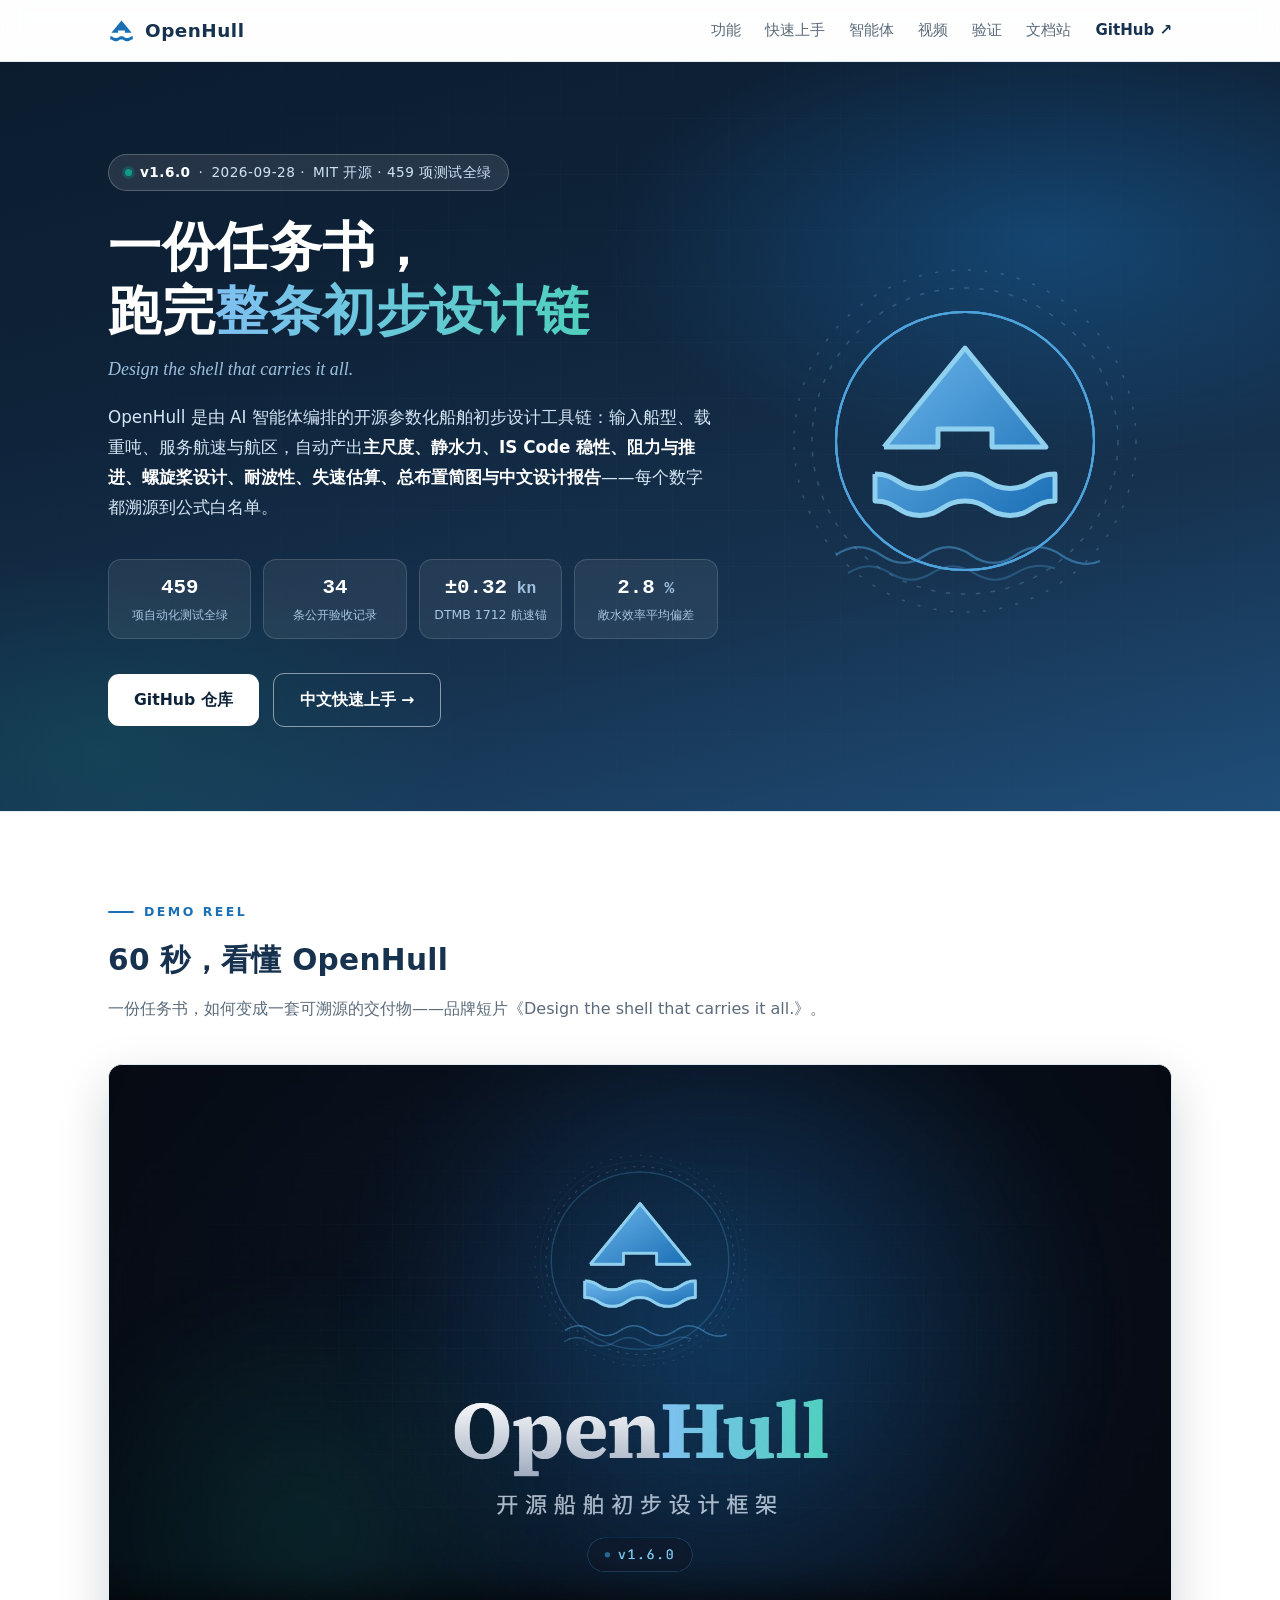
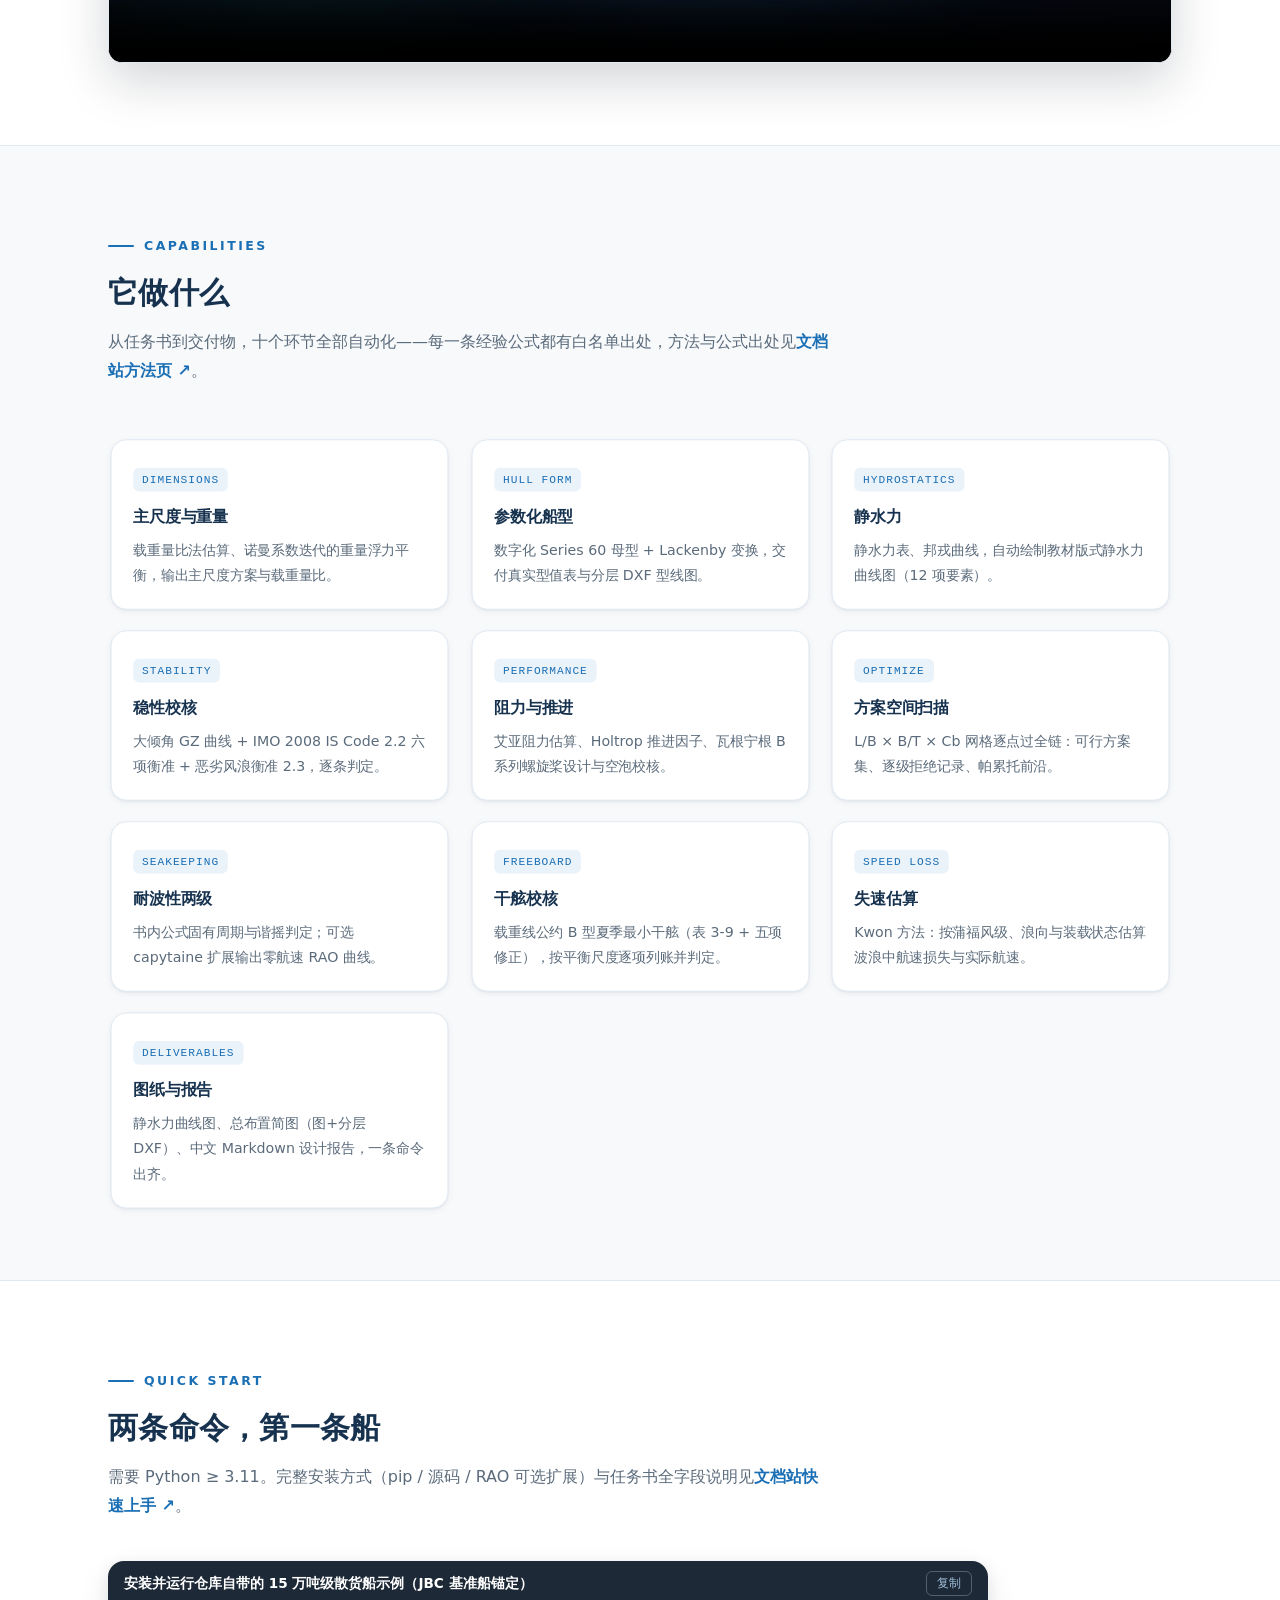
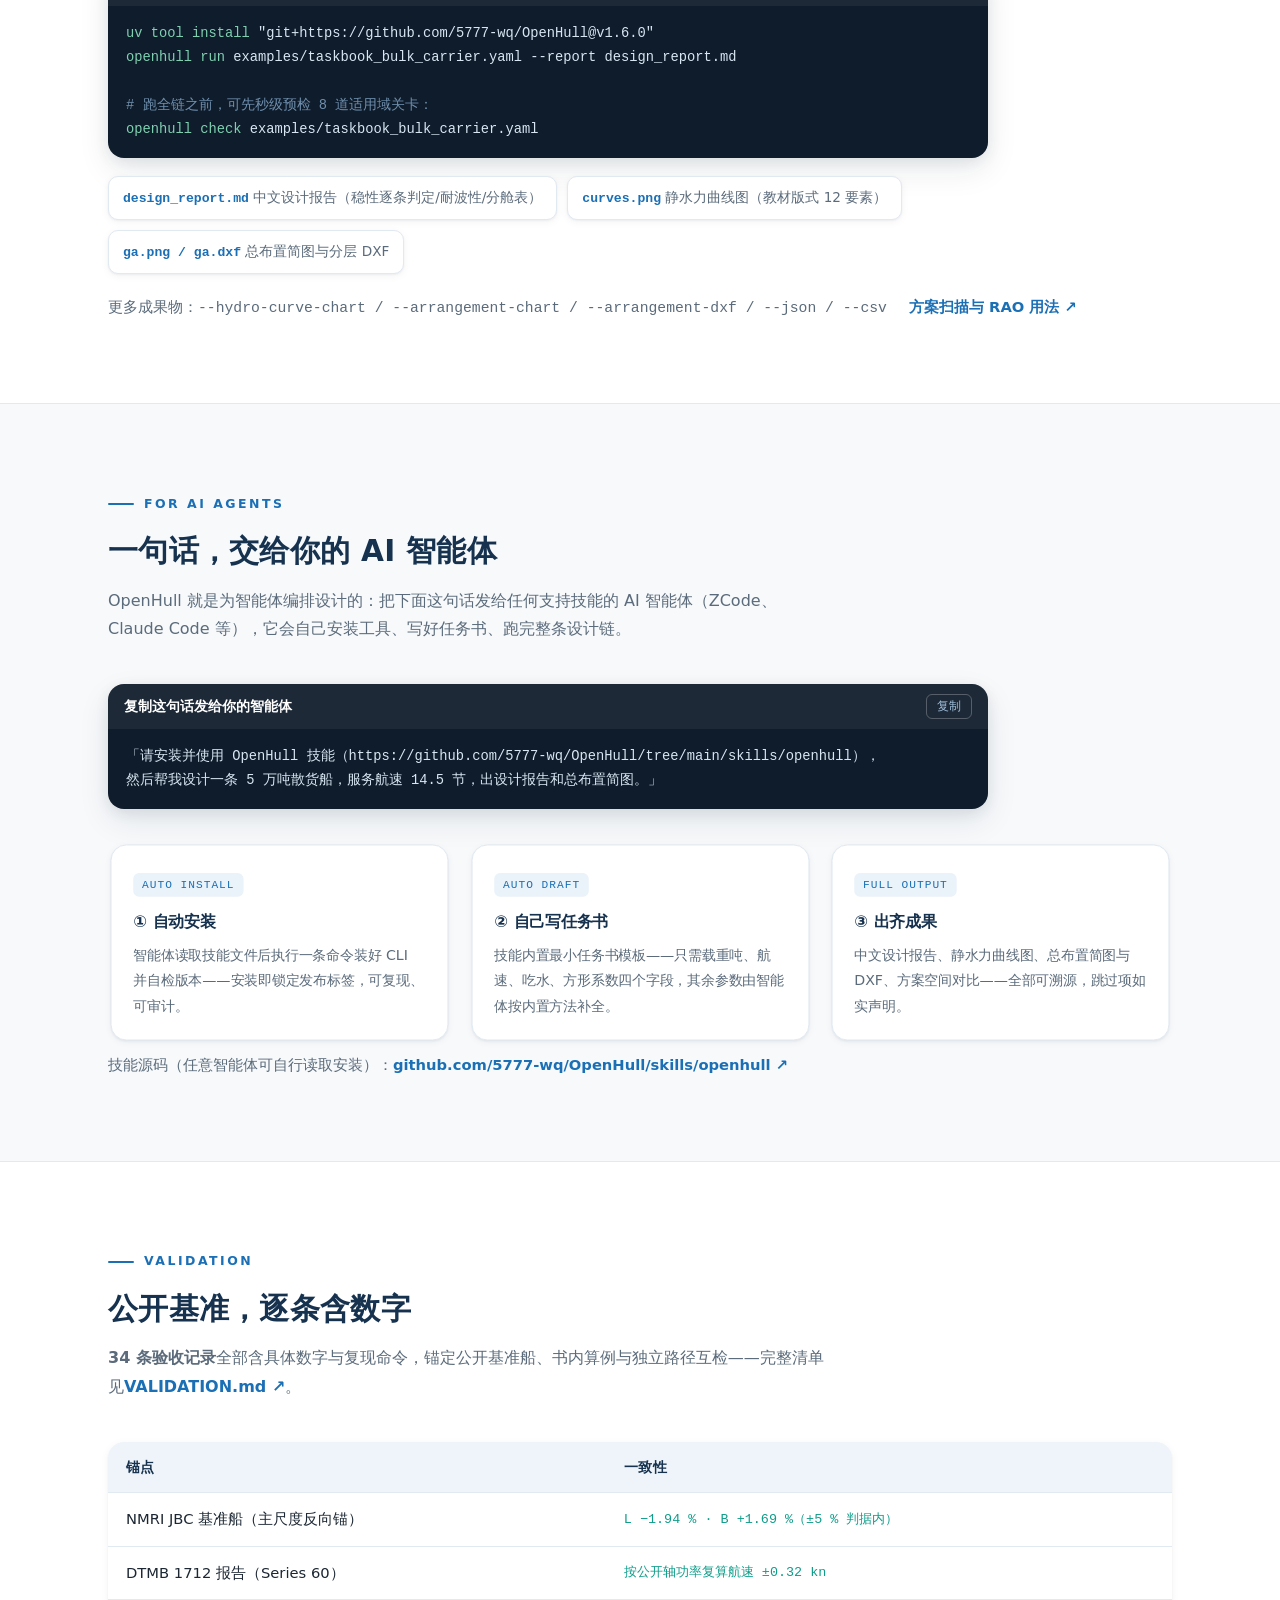
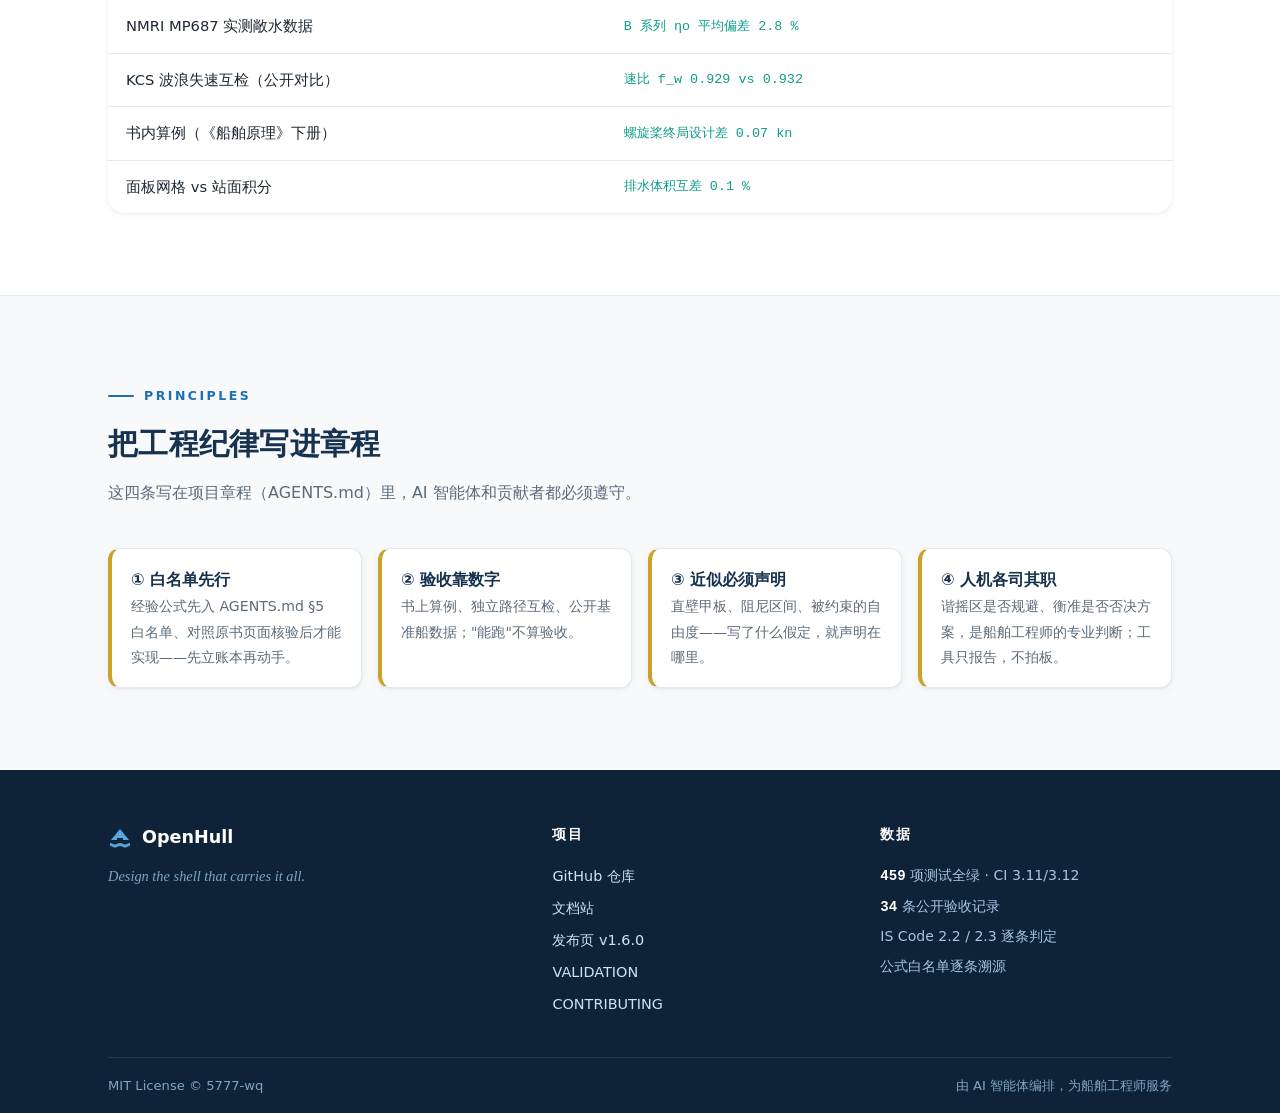
==== commit ed04061d: "Motion system rebuilt on Telegram's measured parameters: signature curve as the global ease token, s" ====
--- a/index.html
+++ b/index.html
@@ -22,7 +22,7 @@
     --shadow-sm:0 1px 2px rgba(14,34,56,.05),0 2px 8px rgba(14,34,56,.05);
     --shadow-md:0 4px 14px rgba(14,34,56,.08),0 12px 32px rgba(14,34,56,.09);
     --mono:ui-monospace,'Cascadia Code',Consolas,'Courier New',monospace;
-    --ease:cubic-bezier(.22,.61,.36,1);
+    --ease:cubic-bezier(.38,.7,.125,1);
   }
   *{margin:0;padding:0;box-sizing:border-box}
   html{scroll-behavior:smooth}
@@ -68,13 +68,15 @@
   .hero p.lead{max-width:640px;font-size:1.05rem;color:#d5e6f4}
   .hero p.lead b{color:#fff}
   .stats{display:grid;grid-template-columns:repeat(4,1fr);gap:12px;margin-top:36px;max-width:700px}
-  .stat{background:rgba(255,255,255,.07);border:1px solid rgba(255,255,255,.14);border-radius:13px;padding:15px 10px 12px;text-align:center;transition:transform .3s var(--ease),background .3s}
+  .stat{background:rgba(255,255,255,.07);border:1px solid rgba(255,255,255,.14);border-radius:13px;padding:15px 10px 12px;text-align:center;transition:transform .2s cubic-bezier(0,0,.2,1),background .2s cubic-bezier(0,0,.2,1)}
   .stat:hover{transform:translateY(-3px);background:rgba(255,255,255,.12)}
   .stat b{display:block;font-size:1.3rem;color:#fff;font-family:var(--mono);line-height:1.25;white-space:nowrap}
   .stat b i{font-style:normal;font-size:.78em;color:#9dc0de}
   .stat > span{font-size:.78rem;color:#a8c6e2;display:block;margin-top:3px}
   .cta{margin-top:34px;display:flex;gap:14px;flex-wrap:wrap;align-items:center}
-  .btn{position:relative;display:inline-block;padding:12px 26px;border-radius:11px;text-decoration:none;font-weight:700;font-size:.98rem;transition:transform .25s var(--ease),box-shadow .25s,background .25s}
+  .btn{position:relative;display:inline-block;padding:12px 26px;border-radius:11px;text-decoration:none;font-weight:700;font-size:.98rem;transition:transform .2s cubic-bezier(0,0,.2,1),box-shadow .2s cubic-bezier(0,0,.2,1),background .2s cubic-bezier(0,0,.2,1)}
+  /* Telegram 按压律：按下瞬时着色（HighlightableButton），松开才走过渡 */
+  .btn:active{transform:scale(.97);transition:none}
   .btn--primary{background:#fff;color:var(--navy-deep);overflow:hidden}
   .btn--primary:hover{transform:translateY(-2px);box-shadow:0 10px 28px rgba(0,0,0,.32)}
   .btn--primary::after{content:"";position:absolute;top:0;left:-80%;width:50%;height:100%;background:linear-gradient(100deg,transparent,rgba(26,111,181,.18),transparent);transform:skewX(-18deg);transition:left .6s var(--ease)}
@@ -122,7 +124,8 @@
 
   /* ---- features ---- */
   .grid{display:grid;grid-template-columns:repeat(auto-fit,minmax(300px,1fr));gap:18px}
-  .card{position:relative;background:var(--card);border:1px solid var(--line);border-radius:var(--radius);padding:24px 22px 20px;box-shadow:var(--shadow-sm);transition:transform .3s var(--ease),box-shadow .3s var(--ease)}
+  .card{position:relative;background:var(--card);border:1px solid var(--line);border-radius:var(--radius);padding:24px 22px 20px;box-shadow:var(--shadow-sm);transition:transform .2s cubic-bezier(0,0,.2,1),box-shadow .2s cubic-bezier(0,0,.2,1)}
+  .card:active{transition:none}
   .card::before{content:"";position:absolute;top:-1px;left:22px;right:100%;height:2.5px;background:linear-gradient(90deg,var(--accent),var(--accent2));border-radius:2px;transition:right .45s var(--ease)}
   .card:hover{transform:translateY(-4px);box-shadow:var(--shadow-md)}
   .card:hover::before{right:22px}
@@ -183,9 +186,11 @@
   footer .bar{border-top:1px solid rgba(255,255,255,.1);padding:16px 0;display:flex;justify-content:space-between;gap:14px;flex-wrap:wrap;font-size:.82rem;color:#7fa5c6}
 
   /* ---- reveal / motion ---- */
-  .js .reveal{opacity:0;transform:translateY(20px);transition:opacity .7s var(--ease),transform .7s var(--ease)}
+  .js .reveal{opacity:0;transform:translateY(18px);transition:opacity .55s var(--ease),transform .55s var(--ease)}
   .js .reveal.on{opacity:1;transform:none}
-  .hero .up{opacity:0;transform:translateY(16px);animation:heroUp .8s var(--ease) forwards}
+  /* Telegram 卡片入场律：0.4-0.5s 招牌曲线 + 轻缩放（grid 内元素） */
+  .js :is(.card,.stat).reveal{transform:translateY(12px) scale(.985);transition-duration:.5s}
+  .hero .up{opacity:0;transform:translateY(16px);animation:heroUp .7s var(--ease) forwards}
   @keyframes heroUp{to{opacity:1;transform:none}}
 
   @media (prefers-reduced-motion:reduce){
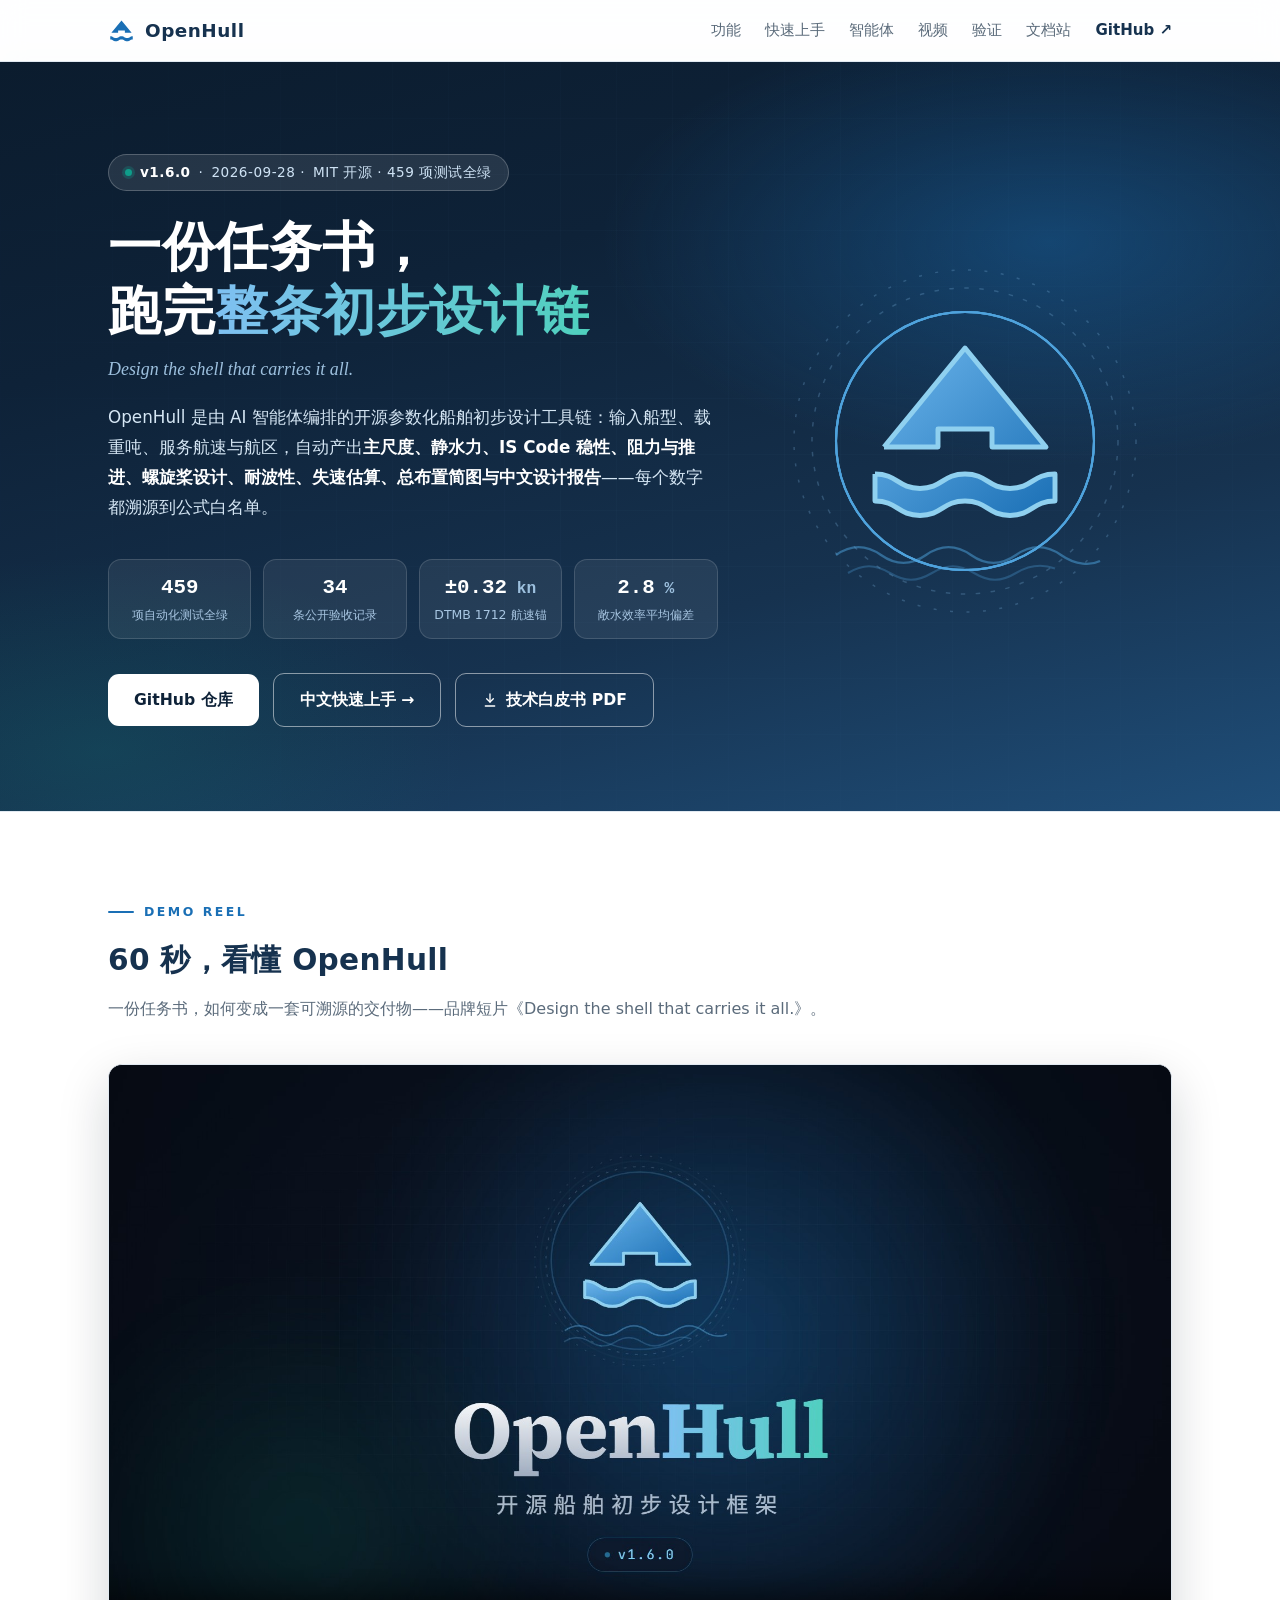
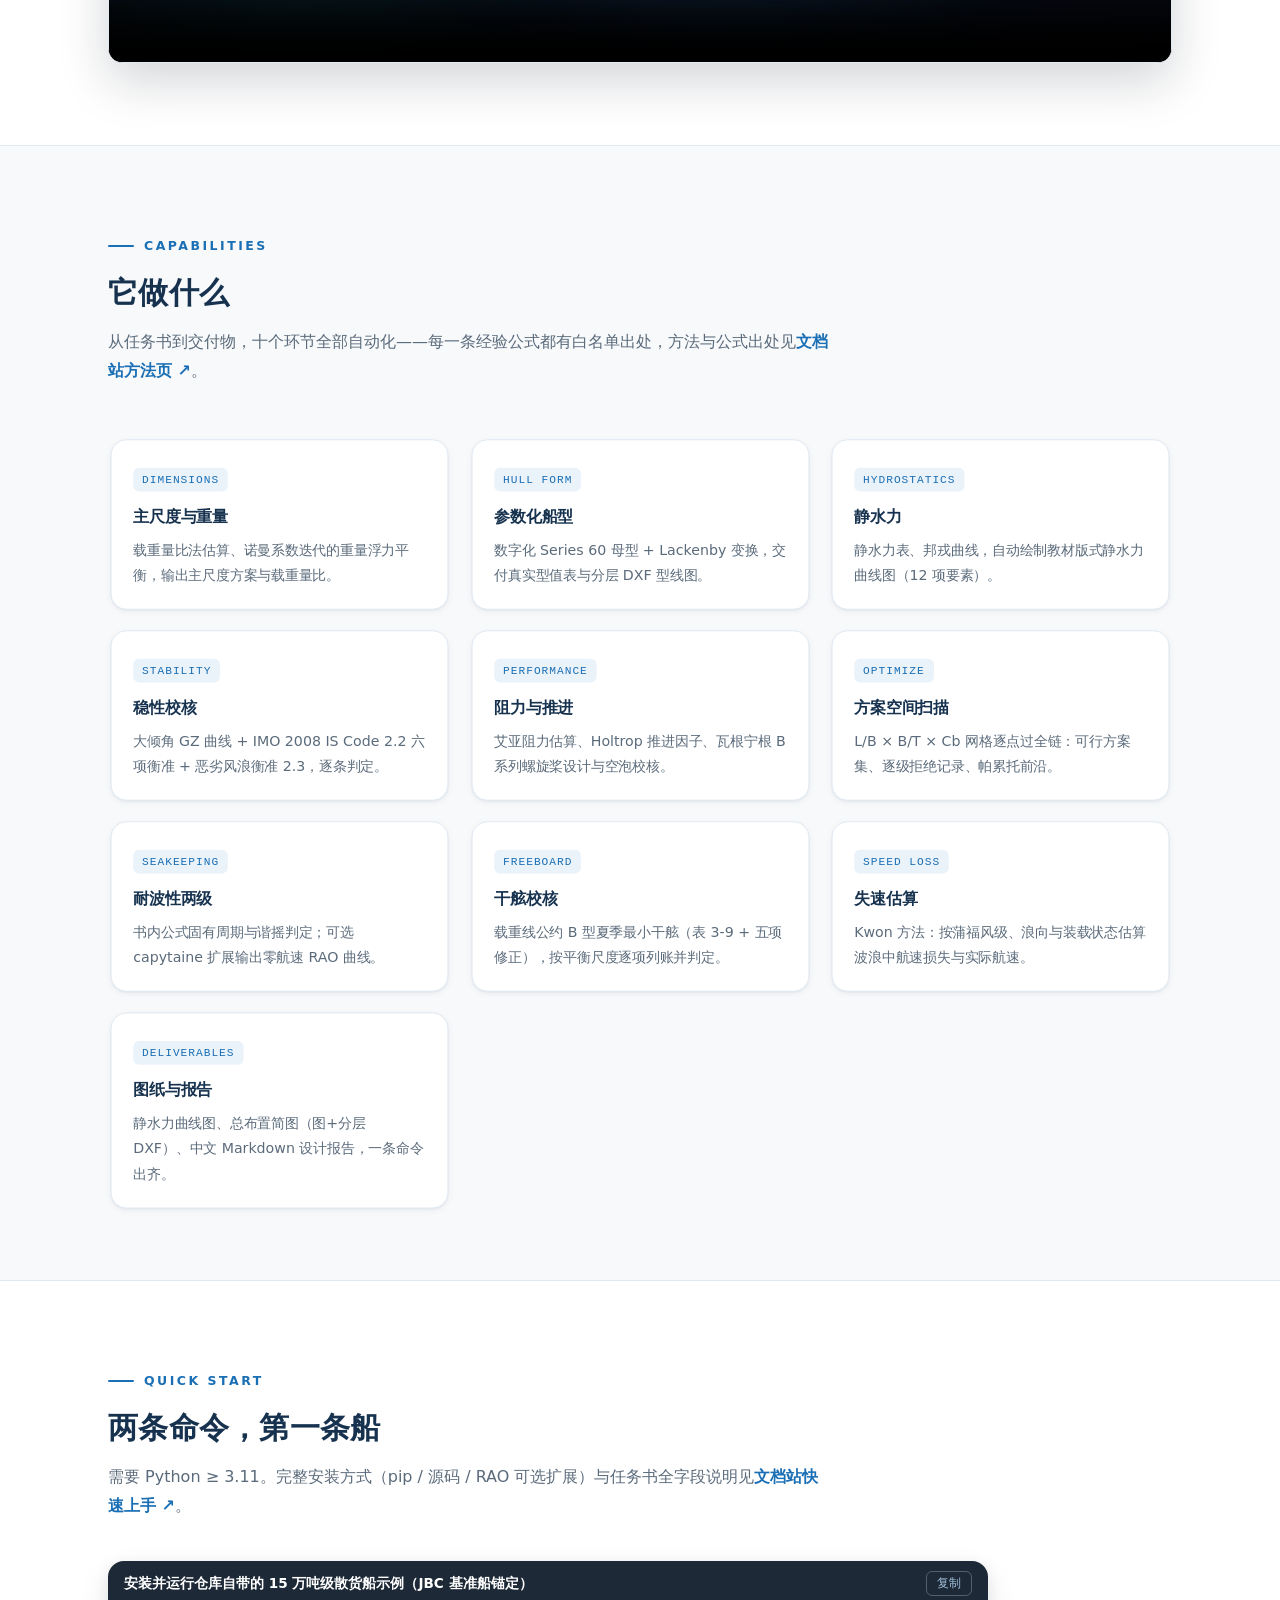
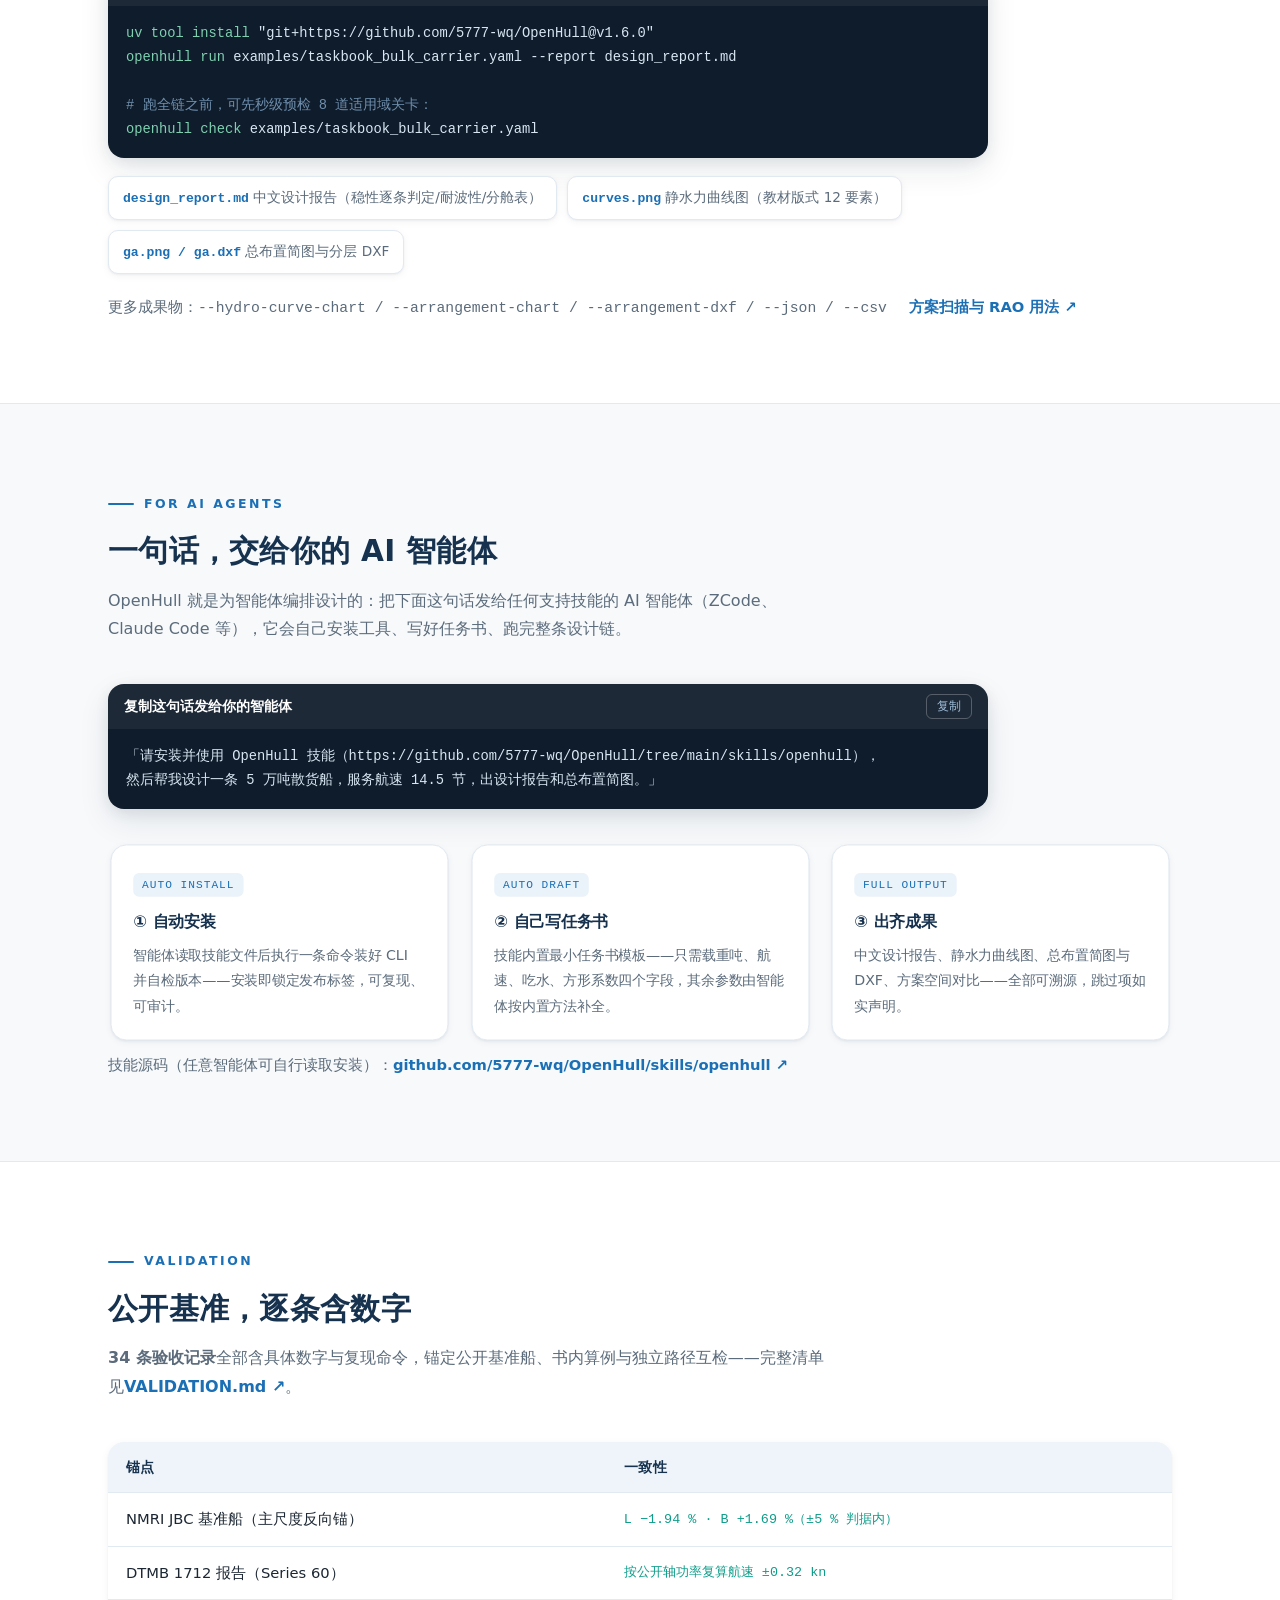
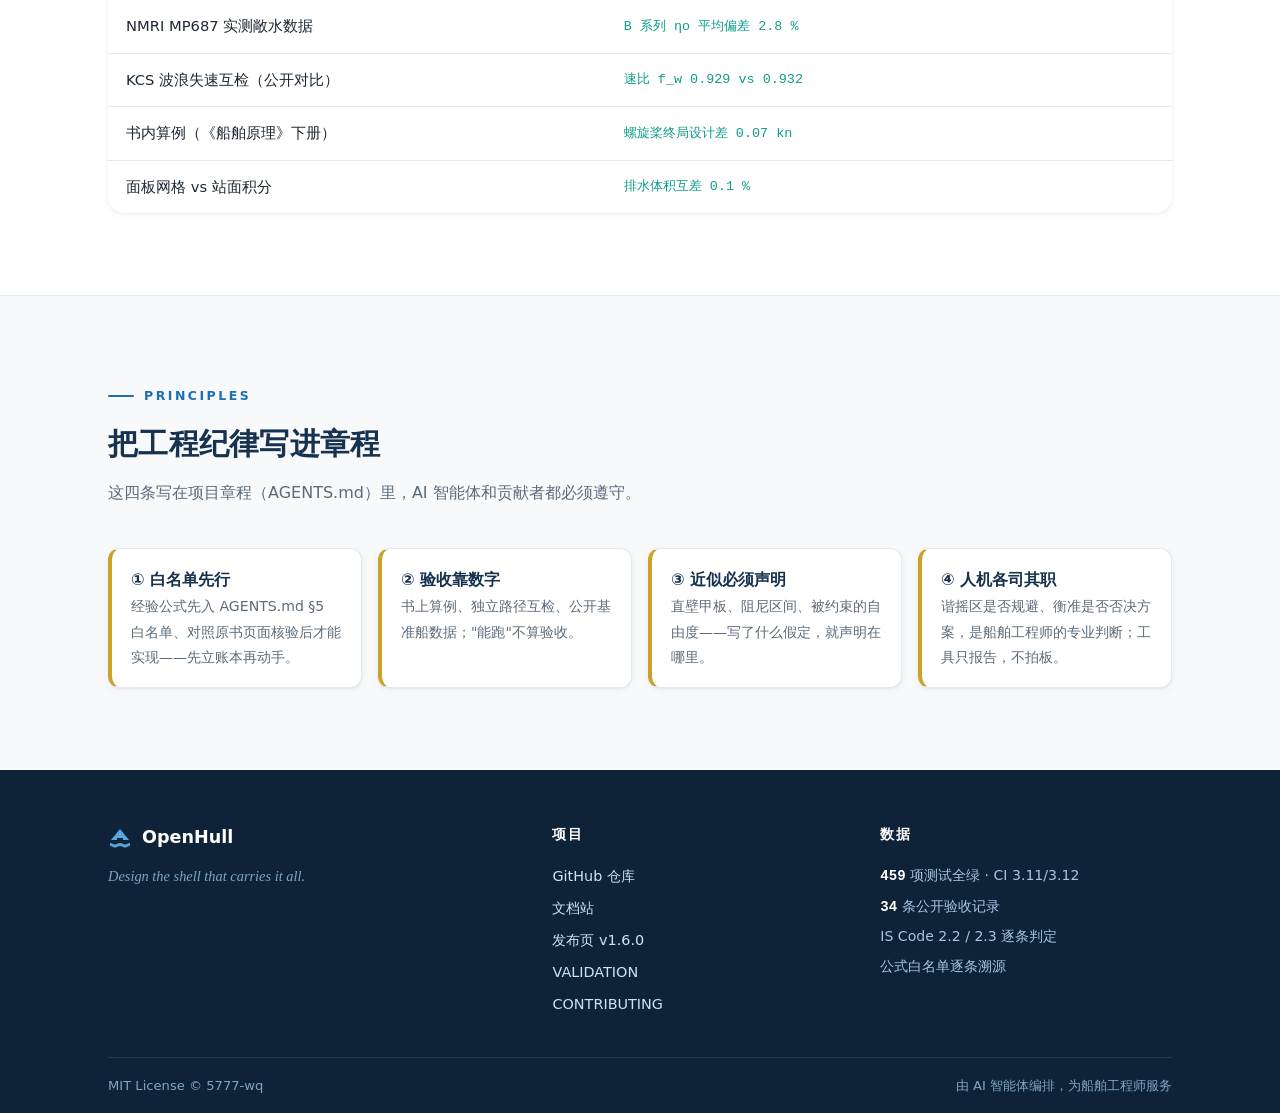
==== commit d5081a6d: "Whitepaper download button in the hero CTA (v1.6.0 PDF, 18 pp, dated 2026-10-02; TG-spec download ic" ====
--- a/index.html
+++ b/index.html
@@ -74,7 +74,8 @@
   .stat b i{font-style:normal;font-size:.78em;color:#9dc0de}
   .stat > span{font-size:.78rem;color:#a8c6e2;display:block;margin-top:3px}
   .cta{margin-top:34px;display:flex;gap:14px;flex-wrap:wrap;align-items:center}
-  .btn{position:relative;display:inline-block;padding:12px 26px;border-radius:11px;text-decoration:none;font-weight:700;font-size:.98rem;transition:transform .2s cubic-bezier(0,0,.2,1),box-shadow .2s cubic-bezier(0,0,.2,1),background .2s cubic-bezier(0,0,.2,1)}
+  .btn{position:relative;display:inline-flex;align-items:center;gap:8px;padding:12px 26px;border-radius:11px;text-decoration:none;font-weight:700;font-size:.98rem;transition:transform .2s cubic-bezier(0,0,.2,1),box-shadow .2s cubic-bezier(0,0,.2,1),background .2s cubic-bezier(0,0,.2,1)}
+  .btn svg{width:16px;height:16px;flex:none}
   /* Telegram 按压律：按下瞬时着色（HighlightableButton），松开才走过渡 */
   .btn:active{transform:scale(.97);transition:none}
   .btn--primary{background:#fff;color:var(--navy-deep);overflow:hidden}
@@ -249,6 +250,7 @@
       <div class="cta up" style="animation-delay:.55s">
         <a class="btn btn--primary" href="https://github.com/5777-wq/OpenHull" target="_blank" rel="noopener">GitHub 仓库</a>
         <a class="btn btn--ghost" href="https://5777-wq.github.io/OpenHull/quickstart-zh/" target="_blank" rel="noopener">中文快速上手 →</a>
+        <a class="btn btn--ghost" href="openhull-whitepaper-zh.pdf" download="OpenHull-技术白皮书-v1.6.0.pdf"><svg viewBox="0 0 24 24" fill="none" stroke="currentColor" stroke-width="2" stroke-linecap="round" stroke-linejoin="round" aria-hidden="true"><path d="M12 3v12"/><path d="m7 10 5 5 5-5"/><path d="M5 21h14"/></svg>技术白皮书 PDF</a>
       </div>
     </div>
     <div class="hero__emblem up" style="animation-delay:.3s" aria-hidden="true">
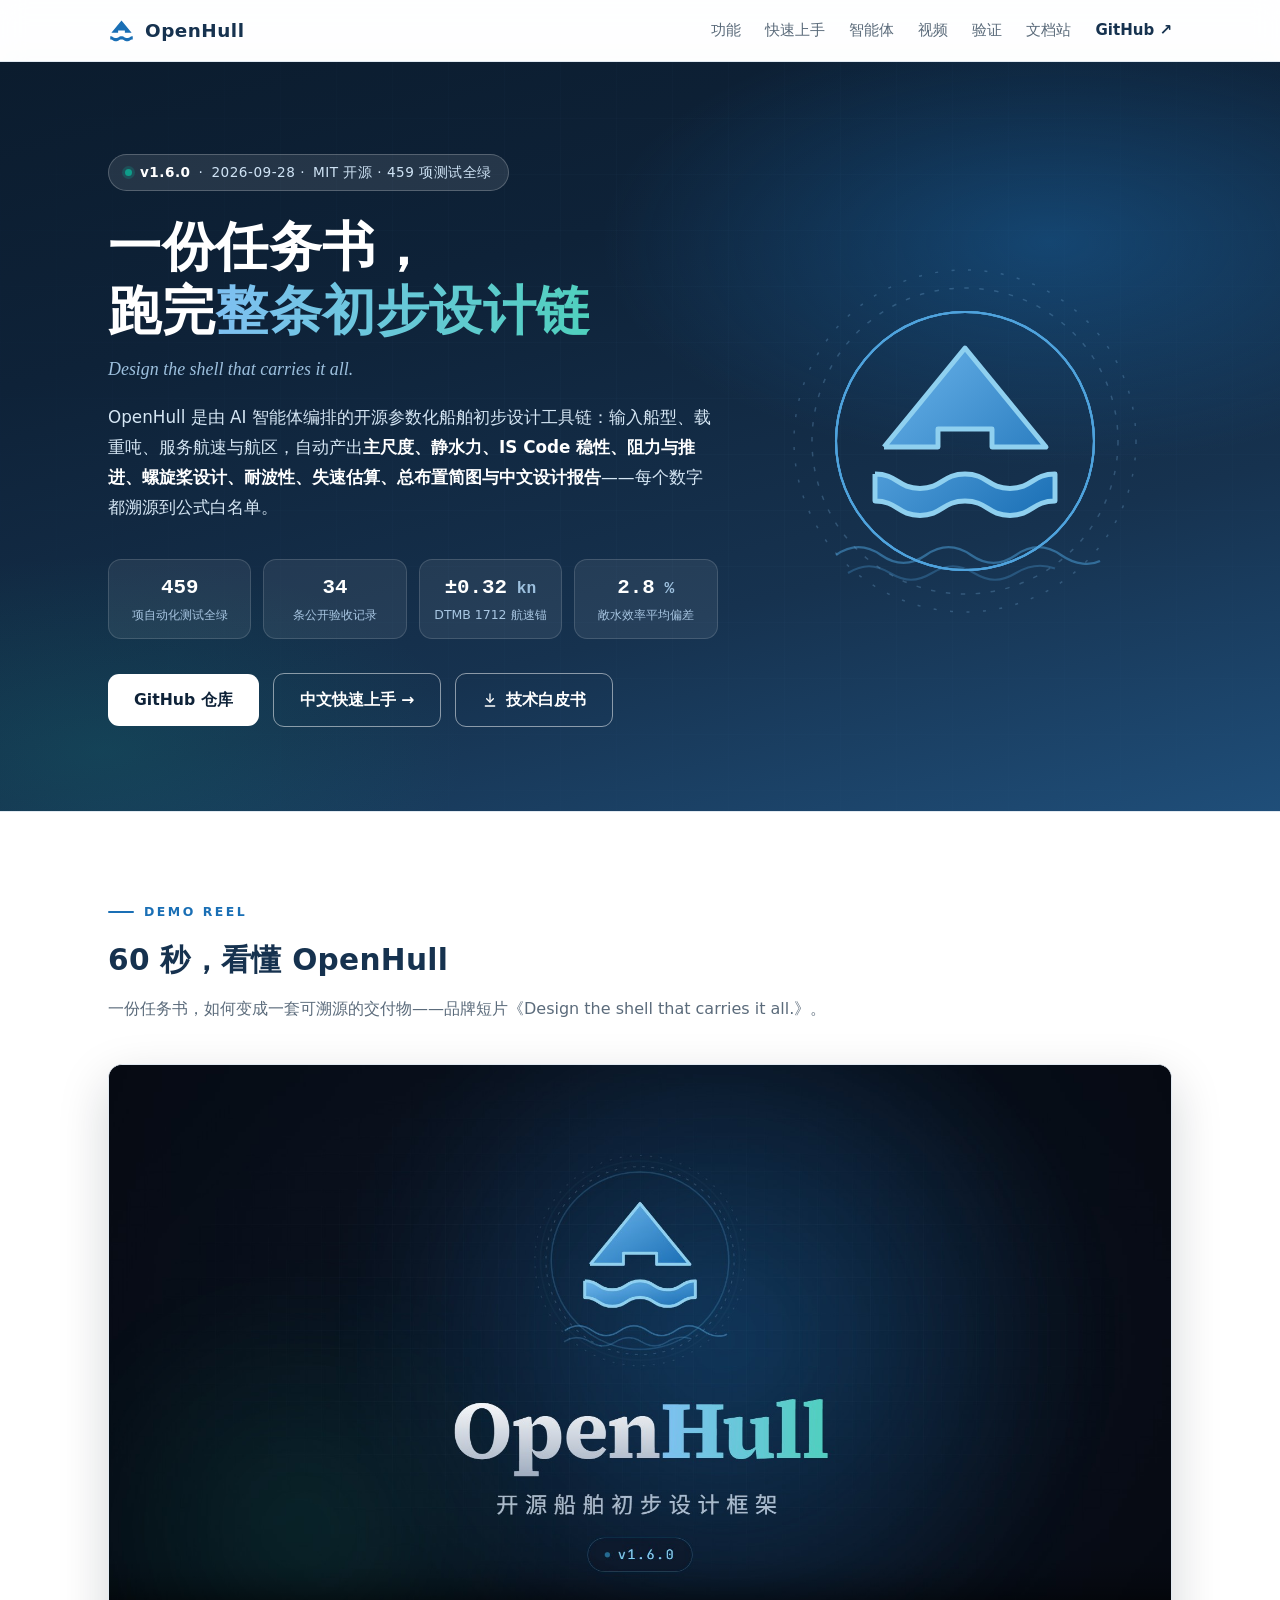
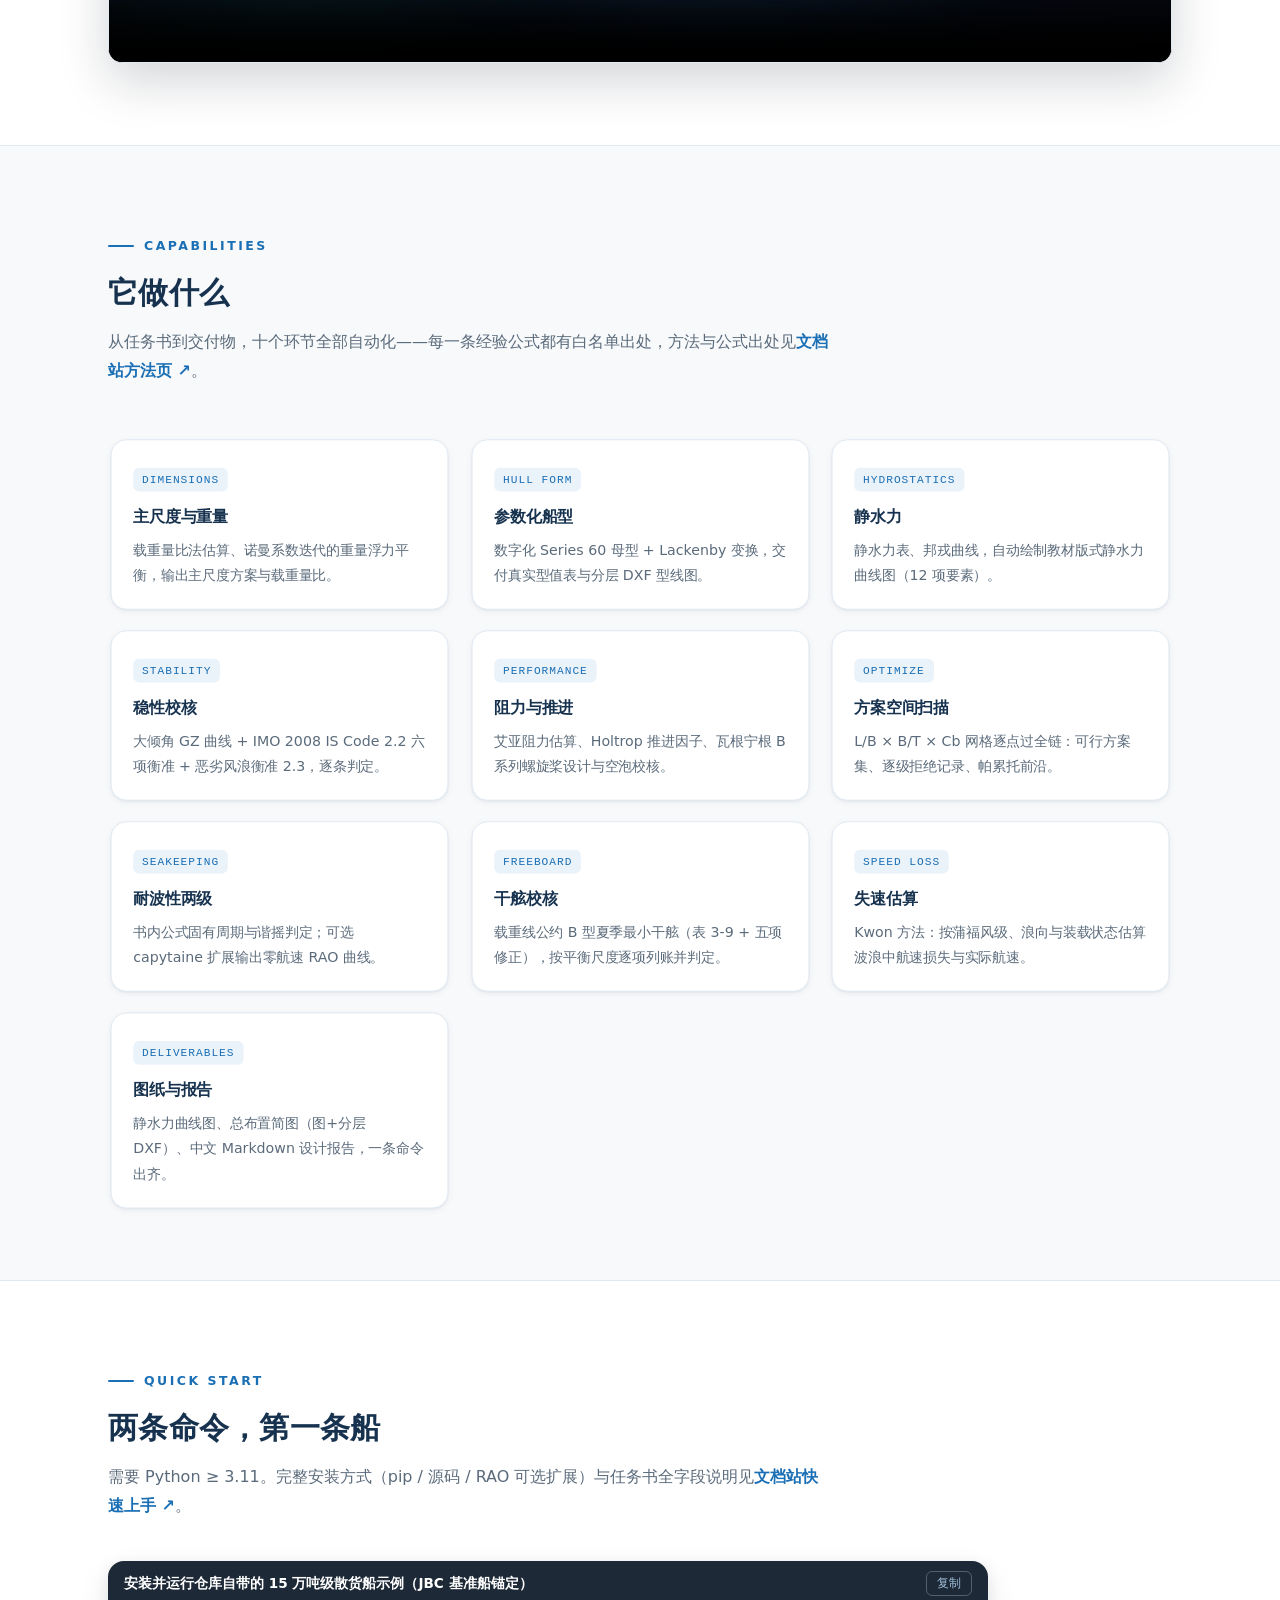
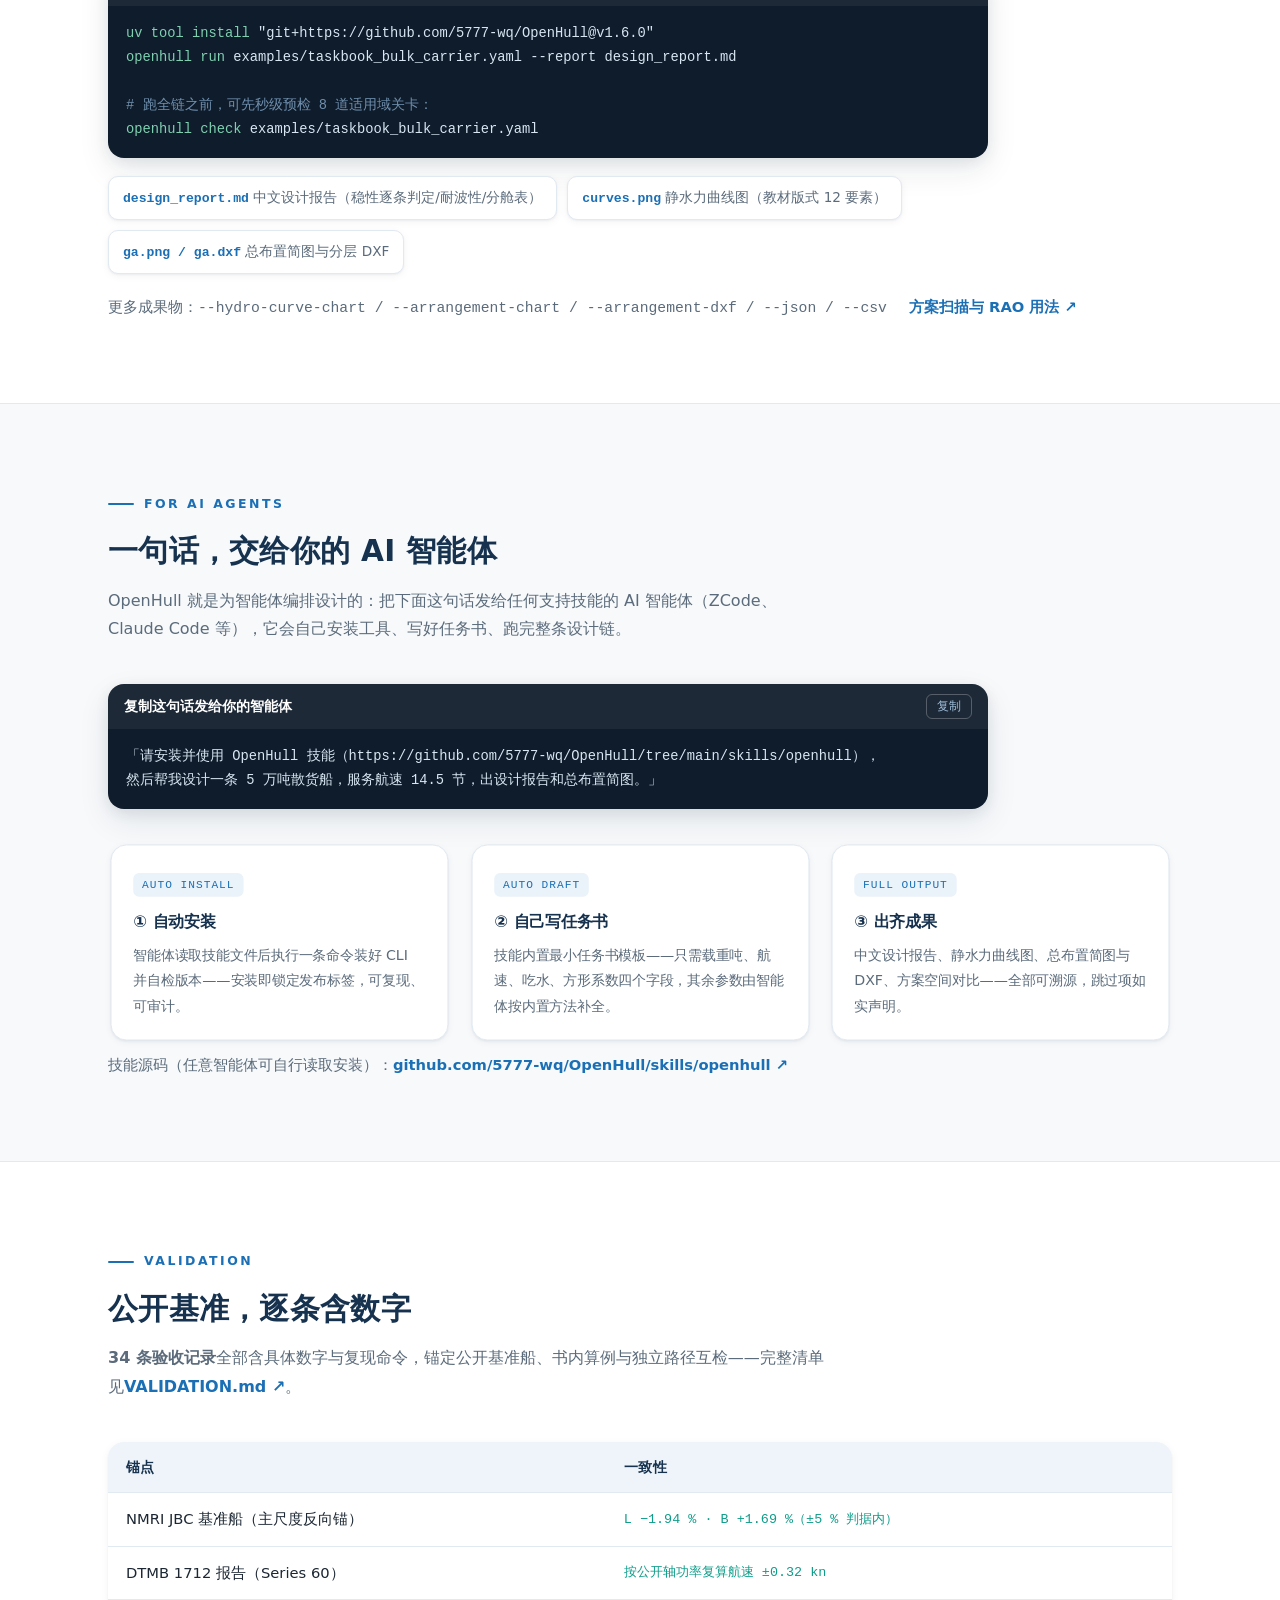
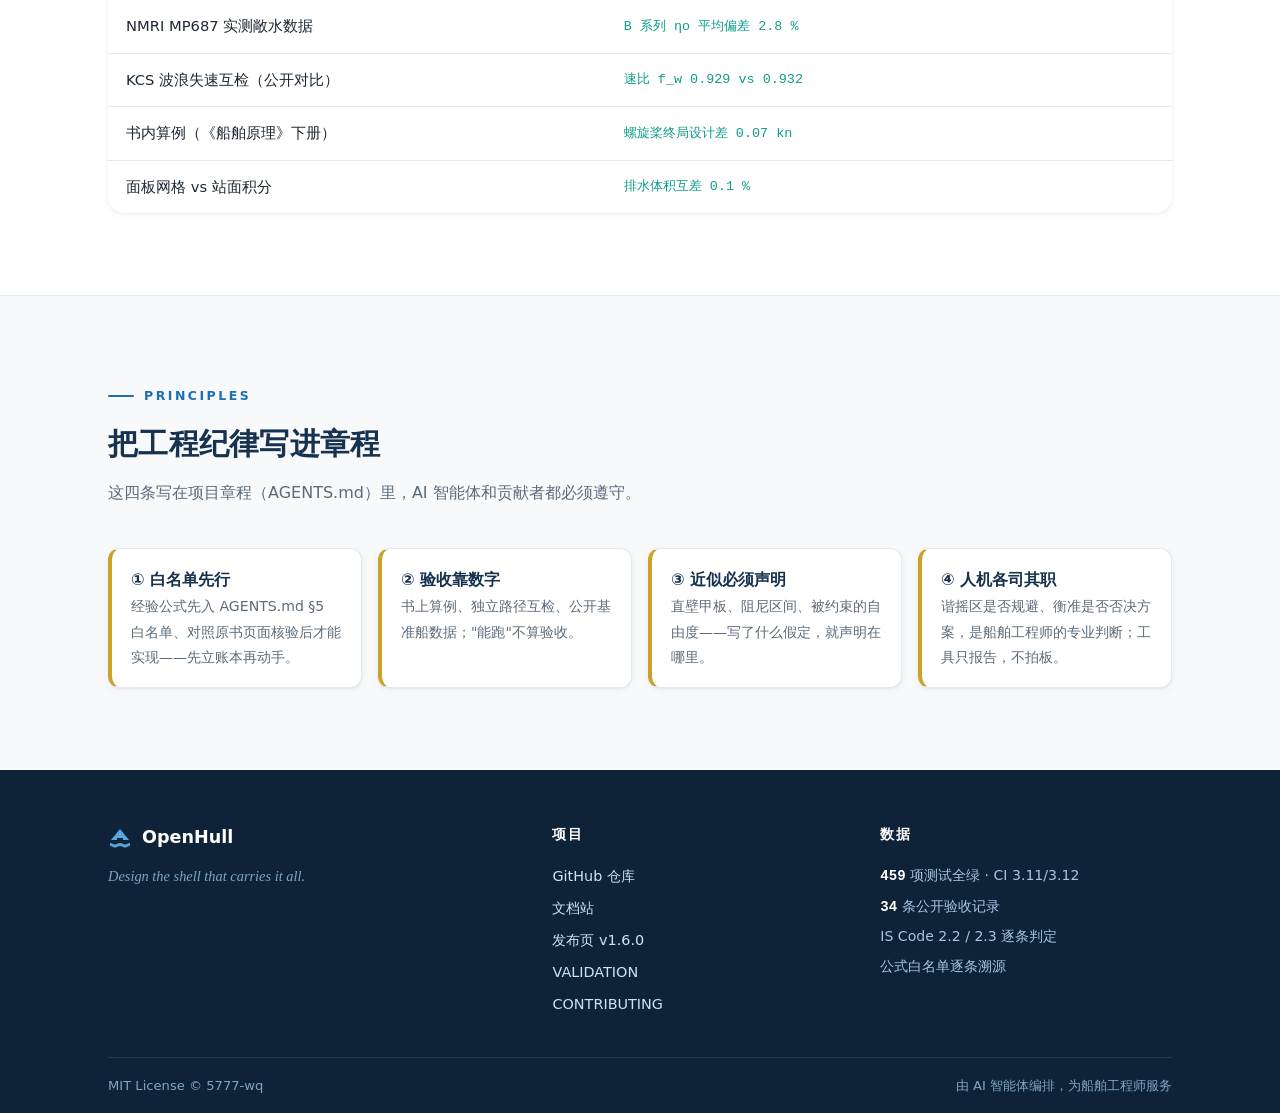
==== commit e8fe155d: "Button copy: drop the PDF suffix — '技术白皮书' alone, the download icon carries the affordance" ====
--- a/index.html
+++ b/index.html
@@ -250,7 +250,7 @@
       <div class="cta up" style="animation-delay:.55s">
         <a class="btn btn--primary" href="https://github.com/5777-wq/OpenHull" target="_blank" rel="noopener">GitHub 仓库</a>
         <a class="btn btn--ghost" href="https://5777-wq.github.io/OpenHull/quickstart-zh/" target="_blank" rel="noopener">中文快速上手 →</a>
-        <a class="btn btn--ghost" href="openhull-whitepaper-zh.pdf" download="OpenHull-技术白皮书-v1.6.0.pdf"><svg viewBox="0 0 24 24" fill="none" stroke="currentColor" stroke-width="2" stroke-linecap="round" stroke-linejoin="round" aria-hidden="true"><path d="M12 3v12"/><path d="m7 10 5 5 5-5"/><path d="M5 21h14"/></svg>技术白皮书 PDF</a>
+        <a class="btn btn--ghost" href="openhull-whitepaper-zh.pdf" download="OpenHull-技术白皮书-v1.6.0.pdf"><svg viewBox="0 0 24 24" fill="none" stroke="currentColor" stroke-width="2" stroke-linecap="round" stroke-linejoin="round" aria-hidden="true"><path d="M12 3v12"/><path d="m7 10 5 5 5-5"/><path d="M5 21h14"/></svg>技术白皮书</a>
       </div>
     </div>
     <div class="hero__emblem up" style="animation-delay:.3s" aria-hidden="true">
